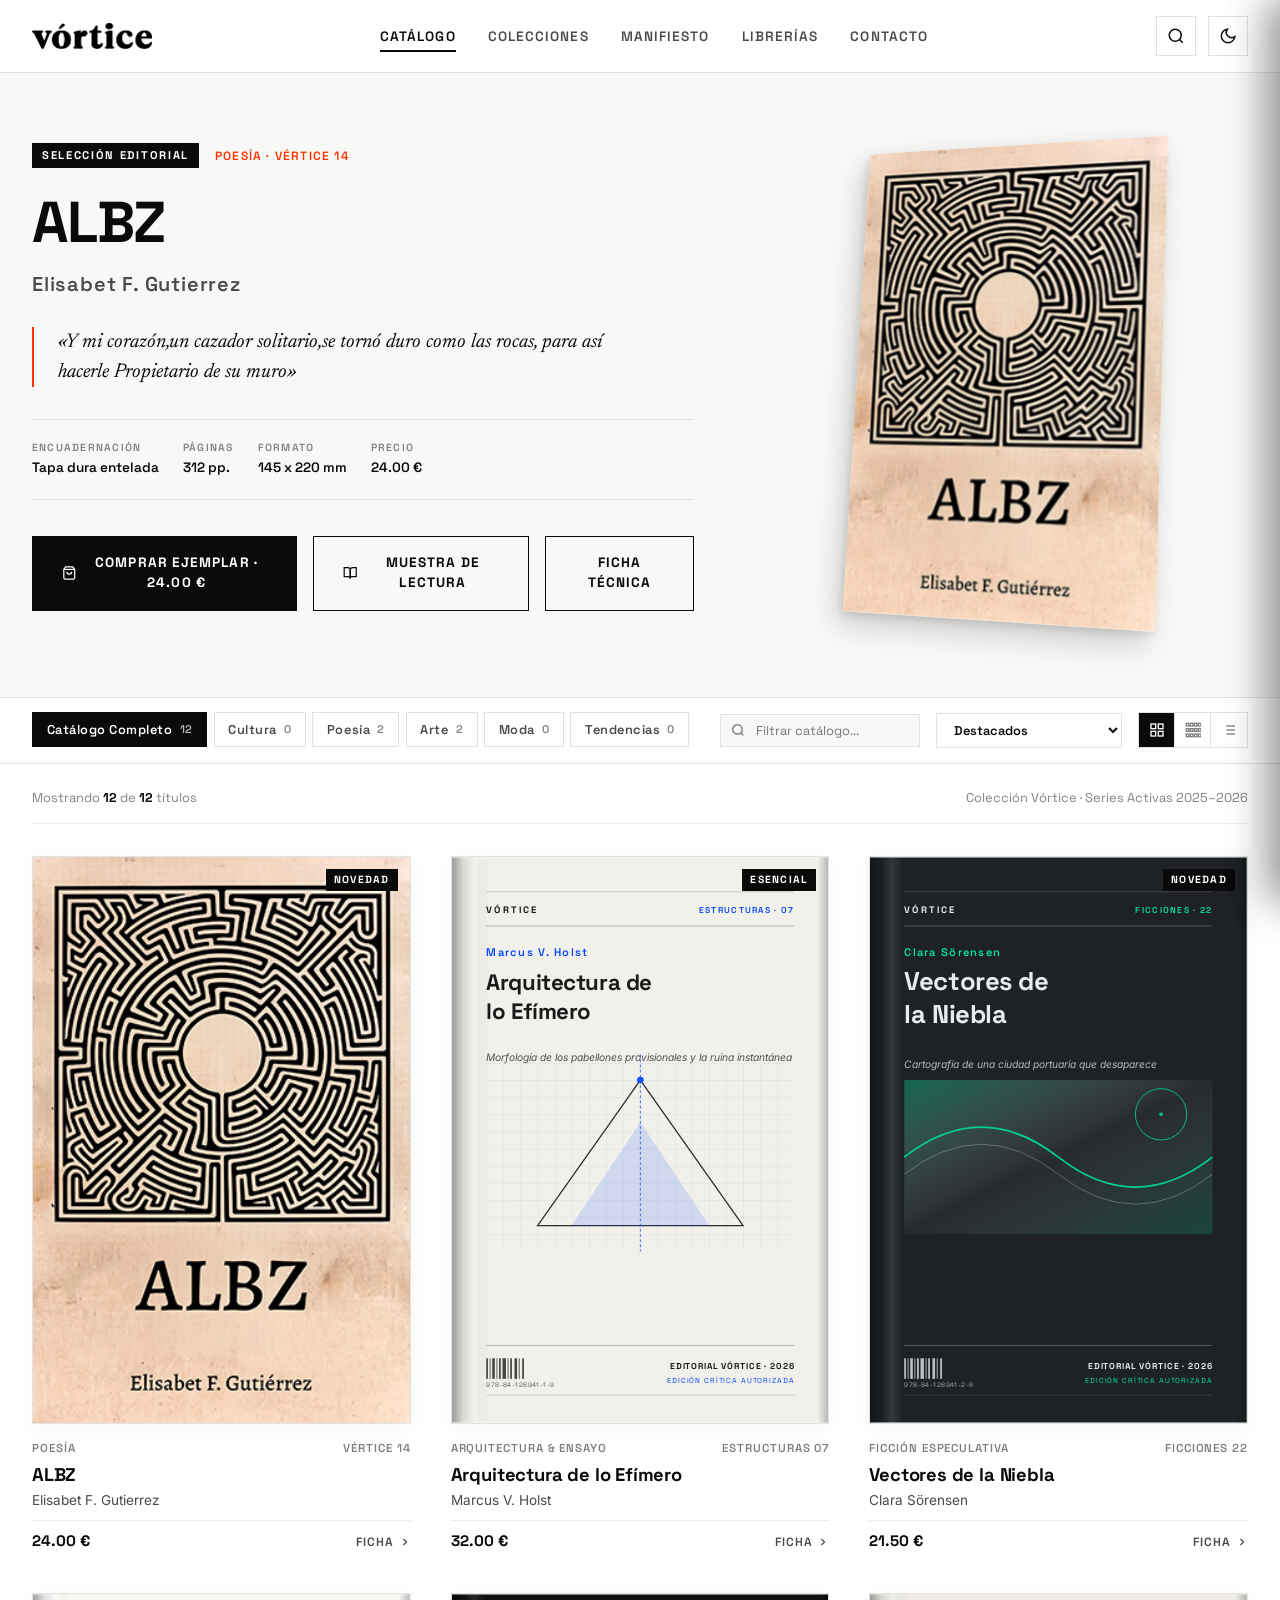
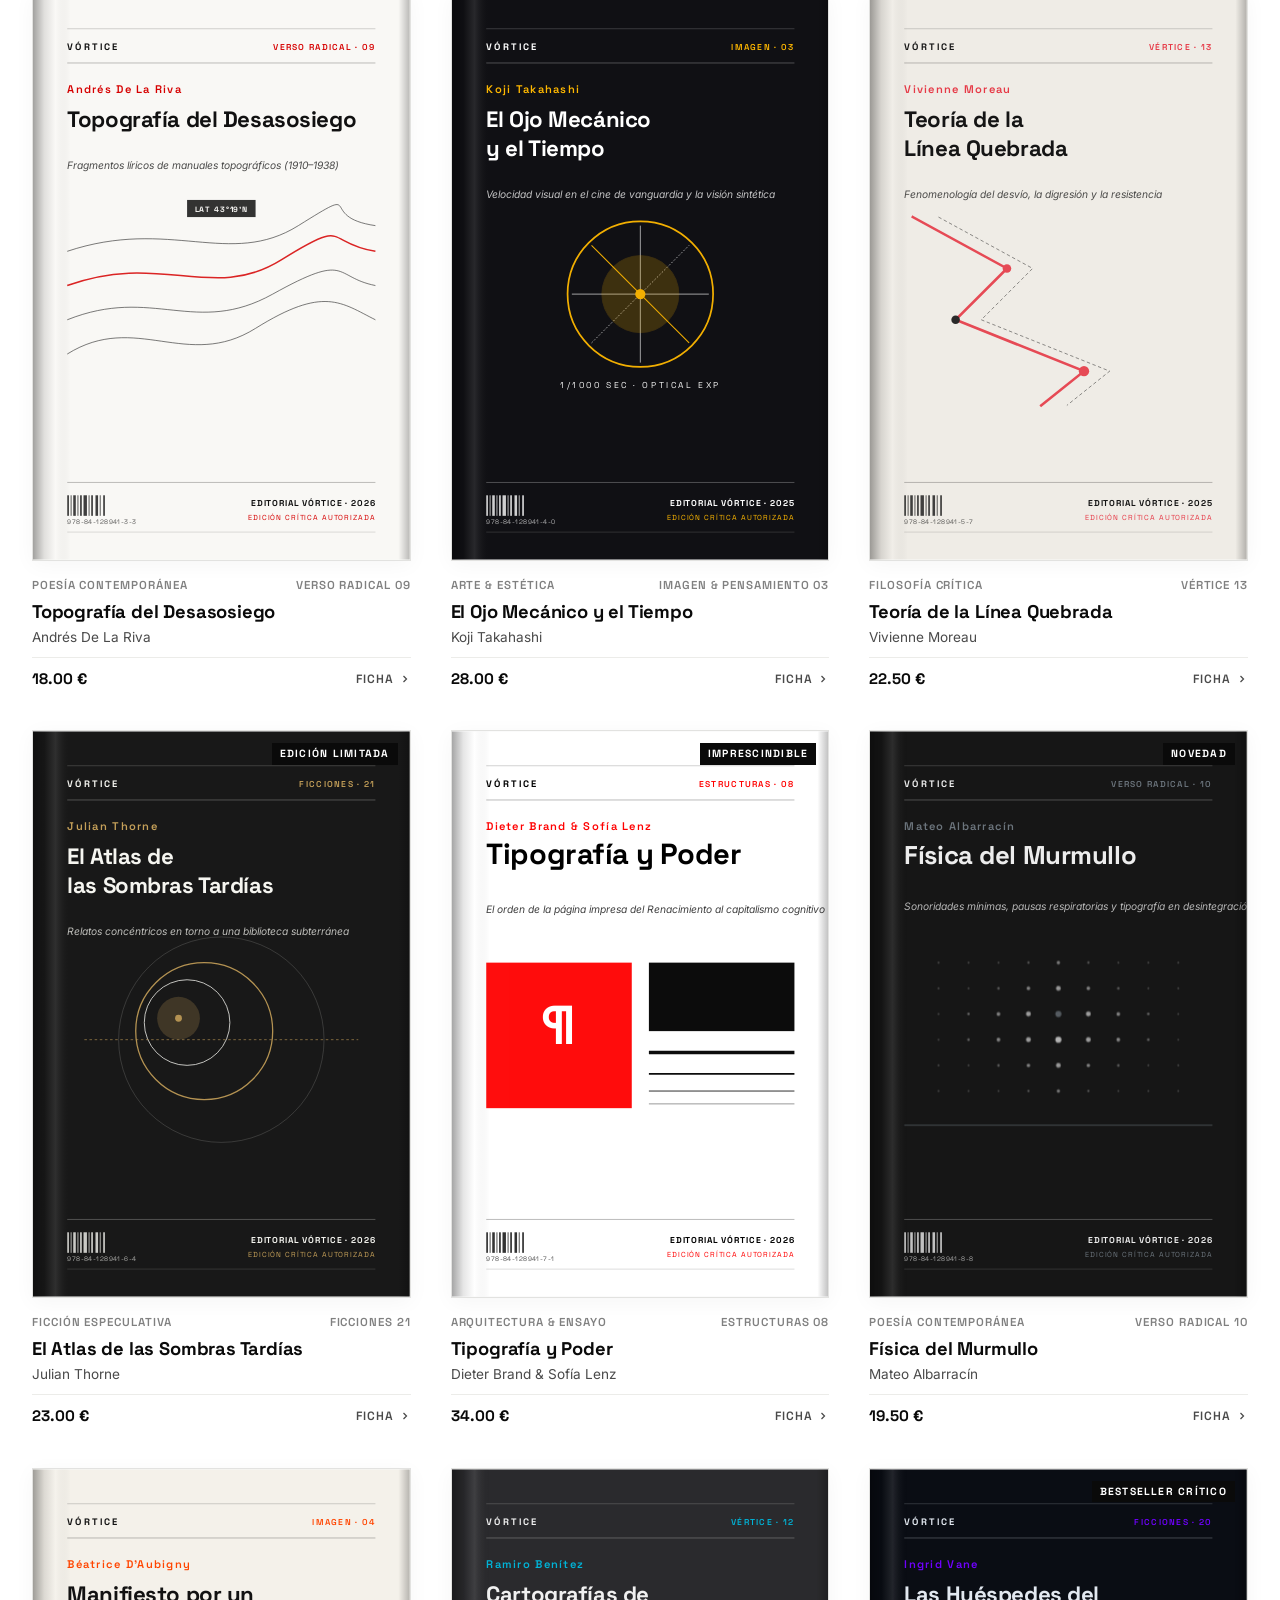
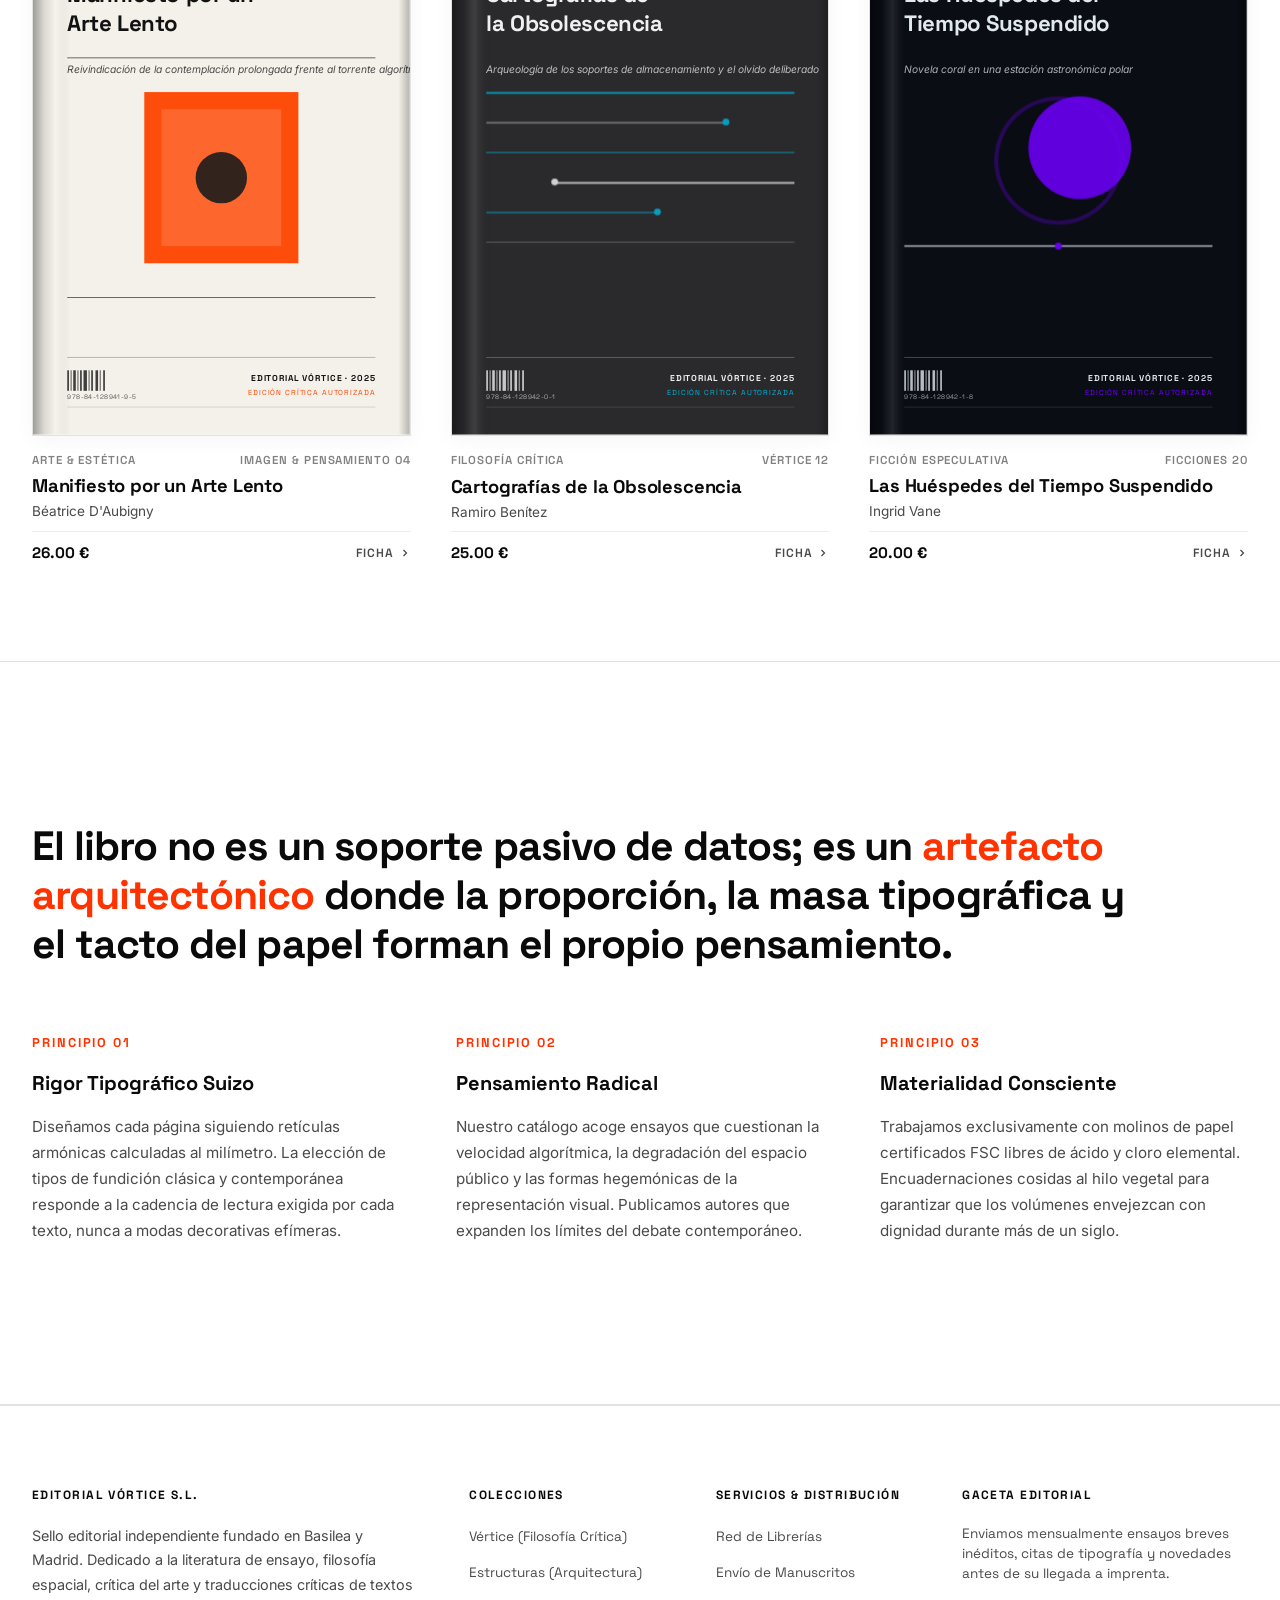
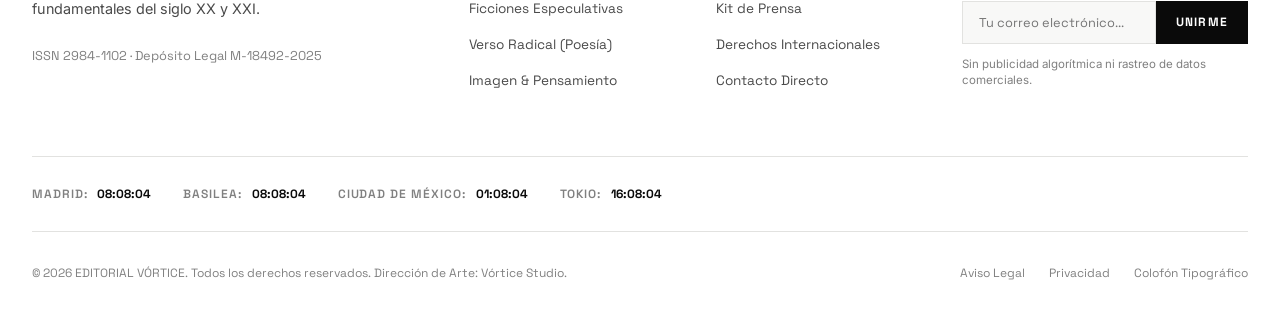
==== index.html @ eb253d39 "Merge branch 'main' of https://github.com/mxmltdco/vortice" ====
<!-- cspell:disable -->
<!DOCTYPE html>
<html lang="es" data-theme="light">

<head>
  <meta charset="UTF-8">
  <meta name="viewport" content="width=device-width, initial-scale=1.0">
  <title>VÓRTICE EDITORIAL — Catálogo General de Libros y Ediciones</title>

  <meta name="description"
    content="Editorial Vórtice. Sello independiente de ensayo contemporáneo, filosofía crítica, narrativa de vanguardia, arquitectura y poesía visual. Catálogo general de libros impresos.">
  <meta name="keywords"
    content="editorial vortice, libros, catalogo, filosofia critica, arquitectura, tipografia suiza, pentagram, diseno editorial">
  <meta name="author" content="Editorial Vórtice">

  <!-- Open Graph -->
  <meta property="og:title" content="EDITORIAL VÓRTICE — Catálogo General de Libros">
  <meta property="og:description"
    content="Editorial independiente de ensayo, vanguardia literaria y diseño suizo contemporáneo.">
  <meta property="og:type" content="website">

  <!-- Favicon SVG con glifo de Vórtice -->
  <link rel="icon" type="image/svg+xml"
    href="data:image/svg+xml,<svg xmlns='http://www.w3.org/2000/svg' viewBox='0 0 100 100'><rect width='100' height='100' fill='%23000'/><path d='M50 20 L50 80 M20 50 L80 50 M29 29 L71 71 M29 71 L71 29' stroke='%23fff' stroke-width='8'/><circle cx='50' cy='50' r='10' fill='%23ff3300'/></svg>">

  <!-- Hojas de Estilo -->
  <link rel="stylesheet" href="css/styles.css">
</head>

<body>

  <!-- ==========================================================================
       Marquesina Superior de Noticias (Pentagram Style Ticker)
       ========================================================================== -->
  <div class="top-ticker" id="top-ticker" role="region" aria-label="Avisos y Noticias Editoriales">
    <div class="ticker-track">
      <div class="ticker-item">
        <span class="ticker-dot"></span>
        <span>NOVEDAD OTOÑO 2026: «LA GEOMETRÍA DEL SILENCIO» DE ELENA VALDÉS YA EN LIBRERÍAS ASOCIADAS</span>
      </div>
      <div class="ticker-item">
        <span class="ticker-dot"></span>
        <span>COLECCIÓN VERSO RADICAL: DISPONIBLE LA EDICIÓN LIMITADA NUMERADA DE «FÍSICA DEL MURMULLO»</span>
      </div>
      <div class="ticker-item">
        <span class="ticker-dot"></span>
        <span>DISTRIBUCIÓN INTERNACIONAL: ENVÍOS EN 24/48H A EUROPA Y LATINOAMÉRICA</span>
      </div>
      <div class="ticker-item">
        <span class="ticker-dot"></span>
        <span>SUSCRIPCIÓN EDITORIAL 2026–2027: CUOTA DE CUATRO ENTREGAS CON ESTUCHE ESPECIAL</span>
      </div>
      <!-- Repetición continua para loop continuo -->
      <div class="ticker-item">
        <span class="ticker-dot"></span>
        <span>NOVEDAD OTOÑO 2026: «LA GEOMETRÍA DEL SILENCIO» DE ELENA VALDÉS YA EN LIBRERÍAS ASOCIADAS</span>
      </div>
      <div class="ticker-item">
        <span class="ticker-dot"></span>
        <span>COLECCIÓN VERSO RADICAL: DISPONIBLE LA EDICIÓN LIMITADA NUMERADA DE «FÍSICA DEL MURMULLO»</span>
      </div>
    </div>
  </div>

  <!-- ==========================================================================
       Cabecera Principal (Header Estilo Pentagram)
       ========================================================================== -->
  <header class="site-header" id="site-header">
    <div class="container">
      <div class="header-inner">
        <!-- Logotipo -->
        <a href="#hero-spotlight-section" class="brand-logo" id="brand-logo-link"
          aria-label="Editorial Vórtice - Inicio">
          <img src="img/logo-w.png" alt="Vórtice" class="brand-logo-img">
        </a>

        <!-- Menú de Navegación -->
        <nav aria-label="Navegación Principal">
          <ul class="nav-menu" id="primary-nav-menu">
            <li><a href="#catalog-section" class="nav-link active" id="nav-catalog-link">Catálogo</a></li>
            <li><a href="#filter-tabs-container" class="nav-link" id="nav-collections-link">Colecciones</a></li>
            <li><a href="#manifesto-section" class="nav-link" id="nav-manifesto-link">Manifiesto</a></li>
            <li><a href="#footer-colophon" class="nav-link" id="nav-distribution-link">Librerías</a></li>
            <li><a href="#footer-colophon" class="nav-link" id="nav-contact-link">Contacto</a></li>
          </ul>
        </nav>

        <!-- Acciones del Usuario -->
        <div class="header-actions">
          <!-- Botón de Búsqueda Modal -->
          <button class="action-btn" id="btn-search-trigger" onclick="openSearchModal()" title="Buscar libros (Cmd+K)"
            aria-label="Abrir buscador">
            <svg width="18" height="18" viewBox="0 0 24 24" fill="none" stroke="currentColor" stroke-width="2">
              <circle cx="11" cy="11" r="8"></circle>
              <line x1="21" y1="21" x2="16.65" y2="16.65"></line>
            </svg>
          </button>

          <!-- Botón de Inversión de Tema (Dark/Light) -->
          <button class="action-btn" id="btn-theme-toggle" onclick="toggleTheme()" title="Invertir contraste visual"
            aria-label="Cambiar tema claro u oscuro">
            <svg id="theme-icon" width="18" height="18" viewBox="0 0 24 24" fill="none" stroke="currentColor"
              stroke-width="2">
              <path d="M21 12.79A9 9 0 1 1 11.21 3 7 7 0 0 0 21 12.79z" />
            </svg>
          </button>

          <!-- Botón de Menú Móvil (Hamburger) -->
          <button class="action-btn mobile-menu-toggle" id="btn-mobile-menu" onclick="toggleMobileMenu()"
            title="Abrir menú" aria-label="Abrir menú de navegación" aria-expanded="false">
            <svg id="mobile-menu-icon" width="18" height="18" viewBox="0 0 24 24" fill="none" stroke="currentColor"
              stroke-width="2">
              <line x1="3" y1="6" x2="21" y2="6"></line>
              <line x1="3" y1="12" x2="21" y2="12"></line>
              <line x1="3" y1="18" x2="21" y2="18"></line>
            </svg>
          </button>

          <!-- Botón Guardados / Wishlist -->
          <button class="action-btn" id="btn-wishlist-trigger"
            onclick="showToast('Lista de lectura: ' + AppState.wishlist.length + ' libros guardados')"
            title="Libros guardados" aria-label="Ver lista de lectura guardada">
            <svg width="18" height="18" viewBox="0 0 24 24" fill="none" stroke="currentColor" stroke-width="2">
              <path
                d="M20.84 4.61a5.5 5.5 0 0 0-7.78 0L12 5.67l-1.06-1.06a5.5 5.5 0 0 0-7.78 7.78l1.06 1.06L12 21.23l7.78-7.78 1.06-1.06a5.5 5.5 0 0 0 0-7.78z">
              </path>
            </svg>
            <span class="badge-counter" id="wishlist-badge" style="display: none;">0</span>
          </button>

          <!-- Botón de Cesta de Libros -->
          <button class="action-btn bag-btn" id="btn-cart-trigger" onclick="openCart()" title="Abrir cesta de compra"
            aria-label="Abrir cesta de libros">
            <svg width="18" height="18" viewBox="0 0 24 24" fill="none" stroke="currentColor" stroke-width="2">
              <path d="M6 2L3 6v14a2 2 0 002 2h14a2 2 0 002-2V6l-3-4z"></path>
              <line x1="3" y1="6" x2="21" y2="6"></line>
              <path d="M16 10a4 4 0 01-8 0"></path>
            </svg>
            <span>Cesta</span>
            <span class="badge-counter" id="cart-badge" style="display: none;">0</span>
          </button>
        </div>
      </div>
    </div>

    <!-- Panel Desplegable de Navegación Móvil -->
    <div class="mobile-nav-panel" id="mobile-nav-panel" aria-hidden="true">
      <div class="container">
        <ul class="mobile-nav-links">
          <li><a href="#catalog-section" class="mobile-nav-link" onclick="closeMobileMenu()">Catálogo General</a></li>
          <li><a href="#filter-tabs-container" class="mobile-nav-link" onclick="closeMobileMenu()">Colecciones</a></li>
          <li><a href="#manifesto-section" class="mobile-nav-link" onclick="closeMobileMenu()">Manifiesto</a></li>
          <li><a href="#footer-colophon" class="mobile-nav-link" onclick="closeMobileMenu()">Librerías</a></li>
          <li><a href="#footer-colophon" class="mobile-nav-link" onclick="closeMobileMenu()">Contacto</a></li>
        </ul>
      </div>
    </div>
  </header>

  <!-- ==========================================================================
       Hero Spotlight (Caso de Estudio Destacado Pentagram)
       ========================================================================== -->
  <section class="hero-spotlight" id="hero-spotlight-section" aria-label="Libro Destacado de Temporada">
    <!-- Contenido generado dinámicamente por renderHeroFeature() en app.js -->
  </section>

  <!-- ==========================================================================
       Barra de Controles del Catálogo (Filtros, Búsqueda y Modos de Retícula)
       ========================================================================== -->
  <section class="catalog-controls" id="catalog-controls-bar">
    <div class="container">
      <div class="controls-inner">
        <!-- Pestañas de Colecciones -->
        <div class="filter-tabs" id="filter-tabs-container" role="tablist" aria-label="Filtro de colecciones">
          <!-- Renderizado dinámico desde app.js -->
        </div>

        <!-- Herramientas Derechas -->
        <div class="controls-right">
          <!-- Búsqueda Rápida en Línea -->
          <div class="search-box-inline">
            <svg class="search-icon-inline" width="14" height="14" viewBox="0 0 24 24" fill="none" stroke="currentColor"
              stroke-width="2.5">
              <circle cx="11" cy="11" r="8"></circle>
              <line x1="21" y1="21" x2="16.65" y2="16.65"></line>
            </svg>
            <input type="text" class="search-input" id="catalog-search-input" placeholder="Filtrar catálogo..."
              aria-label="Buscar en el catálogo">
          </div>

          <!-- Selector de Orden -->
          <select class="sort-select" id="catalog-sort-select" aria-label="Ordenar catálogo">
            <option value="featured">Destacados</option>
            <option value="year">Más Recientes (2026)</option>
            <option value="title-asc">Título: A — Z</option>
            <option value="title-desc">Título: Z — A</option>
            <option value="price-asc">Precio: Menor a Mayor</option>
            <option value="price-desc">Precio: Mayor a Menor</option>
          </select>

          <!-- Modos de Disposición (3 cols, 4 cols compacta, tabla índice) -->
          <div class="layout-switchers" role="group" aria-label="Modo de visualización">
            <button class="layout-btn active" data-layout="grid" onclick="setLayout('grid')"
              title="Retícula Visual (3 Columnas)" aria-label="Retícula estándar">
              <svg width="16" height="16" viewBox="0 0 24 24" fill="none" stroke="currentColor" stroke-width="2">
                <rect x="3" y="3" width="7" height="7"></rect>
                <rect x="14" y="3" width="7" height="7"></rect>
                <rect x="14" y="14" width="7" height="7"></rect>
                <rect x="3" y="14" width="7" height="7"></rect>
              </svg>
            </button>
            <button class="layout-btn" data-layout="dense" onclick="setLayout('dense')"
              title="Retícula Compacta (4 Columnas)" aria-label="Retícula compacta">
              <svg width="16" height="16" viewBox="0 0 24 24" fill="none" stroke="currentColor" stroke-width="2">
                <rect x="2" y="2" width="4" height="4"></rect>
                <rect x="8" y="2" width="4" height="4"></rect>
                <rect x="14" y="2" width="4" height="4"></rect>
                <rect x="20" y="2" width="4" height="4"></rect>
                <rect x="2" y="10" width="4" height="4"></rect>
                <rect x="8" y="10" width="4" height="4"></rect>
                <rect x="14" y="10" width="4" height="4"></rect>
                <rect x="20" y="10" width="4" height="4"></rect>
                <rect x="2" y="18" width="4" height="4"></rect>
                <rect x="8" y="18" width="4" height="4"></rect>
                <rect x="14" y="18" width="4" height="4"></rect>
                <rect x="20" y="18" width="4" height="4"></rect>
              </svg>
            </button>
            <button class="layout-btn" data-layout="index" onclick="setLayout('index')"
              title="Índice Tipográfico / Archivo Pentagram" aria-label="Vista tabla índice">
              <svg width="16" height="16" viewBox="0 0 24 24" fill="none" stroke="currentColor" stroke-width="2">
                <line x1="8" y1="6" x2="21" y2="6"></line>
                <line x1="8" y1="12" x2="21" y2="12"></line>
                <line x1="8" y1="18" x2="21" y2="18"></line>
                <line x1="3" y1="6" x2="3.01" y2="6"></line>
                <line x1="3" y1="12" x2="3.01" y2="12"></line>
                <line x1="3" y1="18" x2="3.01" y2="18"></line>
              </svg>
            </button>
          </div>
        </div>
      </div>
    </div>
  </section>

  <!-- ==========================================================================
       Sección Principal del Catálogo (Cards Grid o Table Index)
       ========================================================================== -->
  <main class="catalog-section" id="catalog-section">
    <div class="container">
      <div class="catalog-status-bar">
        <span id="catalog-results-count">Cargando catálogo editorial...</span>
        <span>Colección Vórtice · Series Activas 2025–2026</span>
      </div>

      <div id="catalog-content">
        <!-- Renderizado dinámico desde app.js (Cards o Index) -->
      </div>
    </div>
  </main>

  <!-- ==========================================================================
       Manifiesto Editorial (Filosofía de Diseño y Rigor Editorial)
       ========================================================================== -->
  <section class="editorial-manifesto" id="manifesto-section" aria-label="Manifiesto Editorial">
    <div class="container">
      <h2 class="manifesto-lead">
        El libro no es un soporte pasivo de datos; es un <span>artefacto arquitectónico</span> donde la proporción, la
        masa tipográfica y el tacto del papel forman el propio pensamiento.
      </h2>

      <div class="manifesto-columns">
        <div class="manifesto-col">
          <span class="manifesto-num">PRINCIPIO 01</span>
          <h3 class="manifesto-title">Rigor Tipográfico Suizo</h3>
          <p class="manifesto-p">
            Diseñamos cada página siguiendo retículas armónicas calculadas al milímetro. La elección de tipos de
            fundición clásica y contemporánea responde a la cadencia de lectura exigida por cada texto, nunca a modas
            decorativas efímeras.
          </p>
        </div>

        <div class="manifesto-col">
          <span class="manifesto-num">PRINCIPIO 02</span>
          <h3 class="manifesto-title">Pensamiento Radical</h3>
          <p class="manifesto-p">
            Nuestro catálogo acoge ensayos que cuestionan la velocidad algorítmica, la degradación del espacio público y
            las formas hegemónicas de la representación visual. Publicamos autores que expanden los límites del debate
            contemporáneo.
          </p>
        </div>

        <div class="manifesto-col">
          <span class="manifesto-num">PRINCIPIO 03</span>
          <h3 class="manifesto-title">Materialidad Consciente</h3>
          <p class="manifesto-p">
            Trabajamos exclusivamente con molinos de papel certificados FSC libres de ácido y cloro elemental.
            Encuadernaciones cosidas al hilo vegetal para garantizar que los volúmenes envejezcan con dignidad durante
            más de un siglo.
          </p>
        </div>
      </div>
    </div>
  </section>

  <!-- ==========================================================================
       Pie de Página (Footer Colophon Estilo Pentagram)
       ========================================================================== -->
  <footer class="site-footer" id="footer-colophon">
    <div class="container">
      <div class="footer-top-grid">
        <!-- Columna 1: Identidad Editorial -->
        <div class="footer-col">
          <h4>Editorial Vórtice S.L.</h4>
          <p class="footer-manifesto-snippet">
            Sello editorial independiente fundado en Basilea y Madrid. Dedicado a la literatura de ensayo, filosofía
            espacial, crítica del arte y traducciones críticas de textos fundamentales del siglo XX y XXI.
          </p>
          <p style="font-size: 0.8rem; color: var(--text-muted); font-family: var(--font-mono);">
            ISSN 2984-1102 · Depósito Legal M-18492-2025
          </p>
        </div>

        <!-- Columna 2: Colecciones -->
        <div class="footer-col">
          <h4>Colecciones</h4>
          <ul class="footer-links">
            <li><a href="javascript:void(0)" onclick="setCollection('filosofia')">Vértice (Filosofía Crítica)</a></li>
            <li><a href="javascript:void(0)" onclick="setCollection('arquitectura')">Estructuras (Arquitectura)</a></li>
            <li><a href="javascript:void(0)" onclick="setCollection('ficcion')">Ficciones Especulativas</a></li>
            <li><a href="javascript:void(0)" onclick="setCollection('poesia')">Verso Radical (Poesía)</a></li>
            <li><a href="javascript:void(0)" onclick="setCollection('arte')">Imagen & Pensamiento</a></li>
          </ul>
        </div>

        <!-- Columna 3: Información y Prensa -->
        <div class="footer-col">
          <h4>Servicios & Distribución</h4>
          <ul class="footer-links">
            <li><a href="javascript:void(0)"
                onclick="showToast('Red de Librerías Independientes asociadas: 180 puntos')">Red de Librerías</a></li>
            <li><a href="javascript:void(0)"
                onclick="showToast('Protocolo de manuscritos: recepción abierta de enero a marzo')">Envío de
                Manuscritos</a></li>
            <li><a href="javascript:void(0)" onclick="showToast('Dossier de Prensa descargable próximamente')">Kit de
                Prensa</a></li>
            <li><a href="javascript:void(0)"
                onclick="showToast('Derechos de traducción: rights@vortice-editorial.com')">Derechos Internacionales</a>
            </li>
            <li><a href="javascript:void(0)"
                onclick="showToast('Atención al lector: contacto@vortice-editorial.com')">Contacto Directo</a></li>
          </ul>
        </div>

        <!-- Columna 4: Boletín Tipográfico -->
        <div class="footer-col">
          <h4>Gaceta Editorial</h4>
          <p style="font-size: 0.85rem; color: var(--text-secondary); margin-bottom: 1rem;">
            Enviamos mensualmente ensayos breves inéditos, citas de tipografía y novedades antes de su llegada a
            imprenta.
          </p>
          <form class="newsletter-form" id="newsletter-form">
            <div class="newsletter-input-group">
              <input type="email" class="newsletter-input" placeholder="Tu correo electrónico..." required
                aria-label="Correo para el boletín">
              <button type="submit" class="btn-newsletter" aria-label="Suscribirme">Unirme</button>
            </div>
            <p class="newsletter-legal">Sin publicidad algorítmica ni rastreo de datos comerciales.</p>
          </form>
        </div>
      </div>

      <!-- Relojes de Sedes Internacionales Pentagram -->
      <div class="footer-clocks-bar" aria-label="Horas de Sedes Editoriales">
        <div class="clock-item">
          <span class="clock-city">Madrid:</span>
          <span class="clock-time" id="clock-madrid">--:--:--</span>
        </div>
        <div class="clock-item">
          <span class="clock-city">Basilea:</span>
          <span class="clock-time" id="clock-basilea">--:--:--</span>
        </div>
        <div class="clock-item">
          <span class="clock-city">Ciudad de México:</span>
          <span class="clock-time" id="clock-cdmx">--:--:--</span>
        </div>
        <div class="clock-item">
          <span class="clock-city">Tokio:</span>
          <span class="clock-time" id="clock-tokio">--:--:--</span>
        </div>
      </div>

      <!-- Barra Inferior de Copyright y Enlaces Legales -->
      <div class="footer-bottom-bar">
        <span>© 2026 EDITORIAL VÓRTICE. Todos los derechos reservados. Dirección de Arte: Vórtice Studio.</span>
        <div class="footer-bottom-links">
          <a href="javascript:void(0)" onclick="showToast('Aviso Legal y Condiciones de Contratación')">Aviso Legal</a>
          <a href="javascript:void(0)" onclick="showToast('Política de Privacidad y Cookies estricta')">Privacidad</a>
          <a href="javascript:void(0)"
            onclick="showToast('Tipografías: Neue Haas Grotesk, Space Grotesk, Newsreader')">Colofón Tipográfico</a>
        </div>
      </div>
    </div>
  </footer>

  <!-- ==========================================================================
       Backdrop Común para Paneles Deslizables
       ========================================================================== -->
  <div class="drawer-backdrop" id="drawer-backdrop" onclick="closeBookDetail(); closeCart();" aria-hidden="true"></div>

  <!-- ==========================================================================
       Panel Deslizante: Ficha Detallada del Libro (Pentagram Case Study Drawer)
       ========================================================================== -->
  <aside class="book-detail-drawer" id="book-detail-drawer" role="dialog" aria-modal="true"
    aria-label="Ficha Técnica del Libro">
    <!-- Contenido inyectado dinámicamente por openBookDetail() en app.js -->
  </aside>

  <!-- ==========================================================================
       Visor de Lectura (Reading Sample Modal)
       ========================================================================== -->
  <div class="reader-modal" id="reader-modal" role="dialog" aria-modal="true" aria-label="Visor de Muestra de Lectura">
    <div class="reader-header">
      <div class="reader-book-info">
        <span class="reader-title-label" id="reader-book-title">Título del Libro</span>
        <span class="reader-author-label" id="reader-book-author">Por Autor</span>
      </div>

      <div class="reader-controls">
        <span
          style="font-size: 0.72rem; color: var(--text-muted); text-transform: uppercase; letter-spacing: 0.1em;">Tipografía:</span>
        <button class="reader-font-toggle active" data-font="serif" onclick="toggleReaderFont('serif')"
          aria-label="Fuente Serif">Serif</button>
        <button class="reader-font-toggle" data-font="sans" onclick="toggleReaderFont('sans')"
          aria-label="Fuente Sans">Sans</button>

        <button class="drawer-close-btn" onclick="closeReader()" title="Cerrar visor de lectura (Esc)"
          aria-label="Cerrar visor">
          <svg width="20" height="20" viewBox="0 0 24 24" fill="none" stroke="currentColor" stroke-width="2">
            <line x1="18" y1="6" x2="6" y2="18"></line>
            <line x1="6" y1="6" x2="18" y2="18"></line>
          </svg>
        </button>
      </div>
    </div>

    <!-- Barra de Progreso de Lectura -->
    <div class="reader-progress-bar">
      <div class="reader-progress-fill" id="reader-progress-fill"></div>
    </div>

    <!-- Contenido de Lectura -->
    <div class="reader-content-wrap" id="reader-scroll-container">
      <article class="reader-article">
        <h2 class="reader-chapter-title" id="reader-chapter-title">Capítulo I</h2>
        <div class="reader-paragraphs" id="reader-paragraphs">
          <!-- Párrafos inyectados por openReader() -->
        </div>
      </article>
    </div>
  </div>

  <!-- ==========================================================================
       Panel Deslizante: Cesta de Libros (Shopping Bag Drawer)
       ========================================================================== -->
  <aside class="cart-drawer" id="cart-drawer" role="dialog" aria-modal="true" aria-label="Cesta de Compra">
    <div class="cart-header">
      <h3>Cesta de Libros <span id="cart-items-count">(0)</span></h3>
      <button class="drawer-close-btn" onclick="closeCart()" title="Cerrar cesta" aria-label="Cerrar cesta">
        <svg width="20" height="20" viewBox="0 0 24 24" fill="none" stroke="currentColor" stroke-width="2">
          <line x1="18" y1="6" x2="6" y2="18"></line>
          <line x1="6" y1="6" x2="18" y2="18"></line>
        </svg>
      </button>
    </div>

    <div class="cart-items-list" id="cart-items-list">
      <!-- Items inyectados por updateCartUI() -->
    </div>

    <div class="cart-footer" id="cart-footer">
      <div class="cart-total-row">
        <span>Subtotal</span>
        <span id="cart-subtotal-val">0.00 €</span>
      </div>
      <div class="cart-total-row cart-shipping-row" id="cart-shipping-row">
        <span class="shipping-label">Envío Peninsular</span>
        <span id="cart-shipping-val">Gratis</span>
      </div>
      <div class="cart-total-row cart-grand-total">
        <span>Total a Pagar</span>
        <span id="cart-total-val">0.00 €</span>
      </div>

      <!-- Barra de progreso para envío gratis -->
      <div class="free-shipping-progress" id="free-shipping-progress">
        <div class="shipping-bar-bg">
          <div class="shipping-bar-fill" id="shipping-bar-fill" style="width: 0%;"></div>
        </div>
        <p class="cart-shipping-note" id="cart-shipping-note">Envío gratuito a partir de 40.00 €</p>
      </div>

      <!-- Pasarela PayPal Buttons SDK -->
      <div class="checkout-methods-wrapper">
        <div class="payment-security-header">
          <svg width="14" height="14" viewBox="0 0 24 24" fill="none" stroke="currentColor" stroke-width="2">
            <rect x="3" y="11" width="18" height="11" rx="2" ry="2"></rect>
            <path d="M7 11V7a5 5 0 0 1 10 0v4"></path>
          </svg>
          <span>Pasarela Segura PayPal & Tarjetas</span>
        </div>

        <!-- Contenedor donde el SDK de PayPal inyecta los botones oficiales -->
        <div id="paypal-button-container" class="paypal-buttons-wrapper"></div>

        <!-- Fallback seguro si la conexión al SDK se demora o se bloquea -->
        <div id="paypal-fallback-container" class="paypal-fallback-wrapper" style="display: none;">
          <button class="btn-primary btn-checkout" onclick="simulateCheckout()">
            Pagar Pedido Seguro · <span id="cart-fallback-total">0.00 €</span>
          </button>
          <p class="fallback-note">Modo de pago directo / Simulación segura</p>
        </div>

        <!-- Acceso a configuración del entorno de PayPal -->
        <div class="paypal-client-info">
          <button type="button" class="paypal-config-btn" onclick="openPayPalConfigModal()" title="Configurar credenciales de PayPal">
            <svg width="12" height="12" viewBox="0 0 24 24" fill="none" stroke="currentColor" stroke-width="2">
              <circle cx="12" cy="12" r="3"></circle>
              <path d="M19.4 15a1.65 1.65 0 0 0 .33 1.82l.06.06a2 2 0 0 1 0 2.83 2 2 0 0 1-2.83 0l-.06-.06a1.65 1.65 0 0 0-1.82-.33 1.65 1.65 0 0 0-1 1.51V21a2 2 0 0 1-2 2 2 2 0 0 1-2-2v-.09A1.65 1.65 0 0 0 9 19.4a1.65 1.65 0 0 0-1.82.33l-.06.06a2 2 0 0 1-2.83 0 2 2 0 0 1 0-2.83l.06-.06a1.65 1.65 0 0 0 .33-1.82 1.65 1.65 0 0 0-1.51-1H3a2 2 0 0 1-2-2 2 2 0 0 1 2-2h.09A1.65 1.65 0 0 0 4.6 9a1.65 1.65 0 0 0-.33-1.82l-.06-.06a2 2 0 0 1 0-2.83 2 2 0 0 1 2.83 0l.06.06a1.65 1.65 0 0 0 1.82.33H9a1.65 1.65 0 0 0 1-1.51V3a2 2 0 0 1 2-2 2 2 0 0 1 2 2v.09a1.65 1.65 0 0 0 1 1.51 1.65 1.65 0 0 0 1.82-.33l.06-.06a2 2 0 0 1 2.83 0 2 2 0 0 1 0 2.83l-.06.06a1.65 1.65 0 0 0-.33 1.82V9a1.65 1.65 0 0 0 1.51 1H21a2 2 0 0 1 2 2 2 2 0 0 1-2 2h-.09a1.65 1.65 0 0 0-1.51 1z"></path>
            </svg>
            <span id="paypal-client-label">PayPal Sandbox (Test)</span>
          </button>
        </div>
      </div>
    </div>
  </aside>

  <!-- ==========================================================================
       Modal de Búsqueda Instantánea (Cmd+K)
       ========================================================================== -->
  <div class="search-modal" id="search-modal" role="dialog" aria-modal="true" aria-label="Buscador instantáneo">
    <div class="search-modal-card">
      <div class="search-modal-header">
        <svg width="20" height="20" viewBox="0 0 24 24" fill="none" stroke="currentColor" stroke-width="2">
          <circle cx="11" cy="11" r="8"></circle>
          <line x1="21" y1="21" x2="16.65" y2="16.65"></line>
        </svg>
        <input type="text" class="search-modal-input" id="search-modal-input"
          placeholder="Buscar por título, autor, colección o ISBN..." oninput="handleSearchModalInput(this.value)">
        <button class="drawer-close-btn" onclick="closeSearchModal()" title="Cerrar (Esc)" aria-label="Cerrar búsqueda">
          <svg width="18" height="18" viewBox="0 0 24 24" fill="none" stroke="currentColor" stroke-width="2">
            <line x1="18" y1="6" x2="6" y2="18"></line>
            <line x1="6" y1="6" x2="18" y2="18"></line>
          </svg>
        </button>
      </div>

      <div class="search-results-list" id="search-modal-results">
        <!-- Resultados instantáneos de búsqueda -->
      </div>
    </div>
  </div>

  <!-- ==========================================================================
       Modal de Confirmación de Pedido (Checkout Success / Justificante)
       ========================================================================== -->
  <div class="order-modal" id="order-modal" role="dialog" aria-modal="true" aria-label="Confirmación de Pedido">
    <div class="order-modal-card">
      <div class="order-modal-header">
        <div class="order-modal-brand">
          <span>EDITORIAL VÓRTICE</span>
          <span class="order-modal-doc-type">JUSTIFICANTE DE COMPRA</span>
        </div>
        <button class="drawer-close-btn" onclick="closeOrderModal()" title="Cerrar justificante" aria-label="Cerrar modal">
          <svg width="20" height="20" viewBox="0 0 24 24" fill="none" stroke="currentColor" stroke-width="2">
            <line x1="18" y1="6" x2="6" y2="18"></line>
            <line x1="6" y1="6" x2="18" y2="18"></line>
          </svg>
        </button>
      </div>

      <div class="order-modal-hero">
        <div class="order-success-check">
          <svg width="28" height="28" viewBox="0 0 24 24" fill="none" stroke="currentColor" stroke-width="2.5">
            <polyline points="20 6 9 17 4 12"></polyline>
          </svg>
        </div>
        <div class="order-hero-text">
          <span class="order-badge-pill">Pago Procesado con Éxito</span>
          <h2 class="order-hero-title">¡Gracias por tu pedido!</h2>
          <p class="order-hero-desc">Tu compra ha sido verificada a través de PayPal. Hemos reservado los ejemplares en nuestro almacén editorial para su preparación inmediata.</p>
        </div>
      </div>

      <div class="order-modal-body" id="order-modal-body">
        <!-- Generado dinámicamente por app.js -->
      </div>

      <div class="order-modal-footer">
        <button type="button" class="btn-secondary" onclick="window.print()">
          <svg width="16" height="16" viewBox="0 0 24 24" fill="none" stroke="currentColor" stroke-width="2">
            <polyline points="6 9 6 2 18 2 18 9"></polyline>
            <path d="M6 18H4a2 2 0 0 1-2-2v-5a2 2 0 0 1 2-2h16a2 2 0 0 1 2 2v5a2 2 0 0 1-2 2h-2"></path>
            <rect x="6" y="14" width="12" height="8"></rect>
          </svg>
          Imprimir Justificante
        </button>
        <button type="button" class="btn-primary" onclick="closeOrderModal()">
          Volver al Catálogo
        </button>
      </div>
    </div>
  </div>

  <!-- ==========================================================================
       Modal de Configuración de PayPal
       ========================================================================== -->
  <div class="paypal-config-modal" id="paypal-config-modal" role="dialog" aria-modal="true" aria-label="Ajustes de PayPal">
    <div class="paypal-config-card">
      <div class="paypal-config-header">
        <div class="paypal-config-brand">
          <svg width="18" height="18" viewBox="0 0 24 24" fill="none" stroke="currentColor" stroke-width="2">
            <circle cx="12" cy="12" r="3"></circle>
            <path d="M19.4 15a1.65 1.65 0 0 0 .33 1.82l.06.06a2 2 0 0 1 0 2.83 2 2 0 0 1-2.83 0l-.06-.06a1.65 1.65 0 0 0-1.82-.33 1.65 1.65 0 0 0-1 1.51V21a2 2 0 0 1-2 2 2 2 0 0 1-2-2v-.09A1.65 1.65 0 0 0 9 19.4a1.65 1.65 0 0 0-1.82.33l-.06.06a2 2 0 0 1-2.83 0 2 2 0 0 1 0-2.83l.06-.06a1.65 1.65 0 0 0 .33-1.82 1.65 1.65 0 0 0-1.51-1H3a2 2 0 0 1-2-2 2 2 0 0 1 2-2h.09A1.65 1.65 0 0 0 4.6 9a1.65 1.65 0 0 0-.33-1.82l-.06-.06a2 2 0 0 1 0-2.83 2 2 0 0 1 2.83 0l.06.06a1.65 1.65 0 0 0 1.82.33H9a1.65 1.65 0 0 0 1-1.51V3a2 2 0 0 1 2-2 2 2 0 0 1 2 2v.09a1.65 1.65 0 0 0 1 1.51 1.65 1.65 0 0 0 1.82-.33l.06-.06a2 2 0 0 1 2.83 0 2 2 0 0 1 0 2.83l-.06.06a1.65 1.65 0 0 0-.33 1.82V9a1.65 1.65 0 0 0 1.51 1H21a2 2 0 0 1 2 2 2 2 0 0 1-2 2h-.09a1.65 1.65 0 0 0-1.51 1z"></path>
          </svg>
          <h3>Ajustes de Pasarela PayPal</h3>
        </div>
        <button class="drawer-close-btn" onclick="closePayPalConfigModal()" title="Cerrar" aria-label="Cerrar">
          <svg width="18" height="18" viewBox="0 0 24 24" fill="none" stroke="currentColor" stroke-width="2">
            <line x1="18" y1="6" x2="6" y2="18"></line>
            <line x1="6" y1="6" x2="18" y2="18"></line>
          </svg>
        </button>
      </div>

      <div class="paypal-config-body">
        <p class="paypal-config-desc">
          Por defecto, la tienda utiliza el entorno <strong>Sandbox (Test)</strong> de PayPal, lo que te permite simular cobros sin dinero real. Para aceptar pagos reales de clientes, introduce aquí tu <strong>Client ID</strong> de producción desde <a href="https://developer.paypal.com/dashboard/applications" target="_blank" rel="noopener noreferrer">developer.paypal.com</a>.
        </p>

        <div class="paypal-config-field">
          <label for="paypal-client-id-input">PayPal Client ID</label>
          <input type="text" id="paypal-client-id-input" class="search-modal-input" placeholder="Ej: test o tu Client ID de PayPal" spellcheck="false">
        </div>

        <div class="paypal-config-field">
          <label>Moneda de Cobro</label>
          <input type="text" value="EUR (€) - Zona Euro" disabled class="search-modal-input" style="opacity: 0.7;">
        </div>

        <div class="paypal-presets-bar">
          <button type="button" class="btn-preset-link" onclick="setPayPalPreset('test')">Restablecer a Sandbox Oficial (test)</button>
        </div>
      </div>

      <div class="paypal-config-footer">
        <button type="button" class="btn-secondary" onclick="closePayPalConfigModal()">Cancelar</button>
        <button type="button" class="btn-primary" onclick="savePayPalSettings()">Guardar y Recargar Pasarela</button>
      </div>
    </div>
  </div>

  <!-- ==========================================================================
       Notificación Toast
       ========================================================================== -->
  <div class="toast-notice" id="toast-notice" role="alert" aria-live="polite"></div>

  <!-- Scripts -->
  <script src="js/books.js"></script>
  <script src="js/covers.js"></script>
  <!-- PayPal JavaScript SDK Oficial -->
  <script id="paypal-sdk-script" src="https://www.paypal.com/sdk/js?client-id=test&currency=EUR&locale=es_ES&components=buttons"></script>
  <script src="js/app.js"></script>
</body>

</html>
---- css/styles.css ----
/* ==========================================================================
   EDITORIAL VÓRTICE - Pentagram Inspired Design System & Stylesheet
   Estilo Suizo Internacional, Tipografía Grotesca, Alto Contraste y Retícula
   ========================================================================== */

@import url('https://fonts.googleapis.com/css2?family=Inter:wght@300;400;500;600;700&family=Newsreader:ital,opsz,wght@0,6..72,400;0,6..72,500;0,6..72,600;1,6..72,400;1,6..72,500&family=Space+Grotesk:wght@400;500;600;700&display=swap');

:root {
  /* Paleta Base Light (Modo Papel Minimalista) */
  --bg-primary: #FFFFFF;
  --bg-secondary: #F8F8F7;
  --bg-tertiary: #EFEFEF;
  --bg-overlay: rgba(0, 0, 0, 0.6);
  --bg-card: #FFFFFF;
  --bg-drawer: #FFFFFF;

  --text-primary: #0A0A0A;
  --text-secondary: #4A4A4A;
  --text-muted: #808080;
  --text-inverse: #FFFFFF;

  --border-color: #E2E2E0;
  --border-dark: #0A0A0A;
  --border-light: #ECECE9;

  --accent-vermilion: #FF3300;
  --accent-cobalt: #0047FF;
  --accent-gold: #C5A059;
  --accent-emerald: #00875A;

  /* Tipografía */
  --font-heading: 'Space Grotesk', -apple-system, BlinkMacSystemFont, "Segoe UI", Roboto, sans-serif;
  --font-body: 'Inter', -apple-system, BlinkMacSystemFont, sans-serif;
  --font-editorial: 'Newsreader', Garamond, Georgia, serif;
  --font-mono: 'Space Grotesk', 'Courier New', monospace;

  /* Dimensiones y espaciados */
  --header-height: 72px;
  --container-max: 1560px;
  --container-pad: 32px;
  --transition-fast: 0.18s cubic-bezier(0.16, 1, 0.3, 1);
  --transition-smooth: 0.35s cubic-bezier(0.16, 1, 0.3, 1);
  --shadow-subtle: 0 4px 20px rgba(0, 0, 0, 0.04);
  --shadow-elevated: 0 16px 48px rgba(0, 0, 0, 0.12);
  --shadow-book: -8px 12px 28px rgba(0, 0, 0, 0.18), -2px 4px 8px rgba(0, 0, 0, 0.1);
}

/* Modo Dark (Inversión Tipográfica Pentagram) */
[data-theme="dark"] {
  --bg-primary: #0D0D0D;
  --bg-secondary: #141414;
  --bg-tertiary: #1E1E1E;
  --bg-overlay: rgba(0, 0, 0, 0.85);
  --bg-card: #141414;
  --bg-drawer: #121212;

  --text-primary: #F5F5F3;
  --text-secondary: #B0B0AE;
  --text-muted: #737370;
  --text-inverse: #0A0A0A;

  --border-color: #262626;
  --border-dark: #F5F5F3;
  --border-light: #1F1F1F;

  --shadow-subtle: 0 4px 20px rgba(0, 0, 0, 0.3);
  --shadow-elevated: 0 16px 48px rgba(0, 0, 0, 0.5);
  --shadow-book: -8px 12px 32px rgba(0, 0, 0, 0.5), -2px 4px 10px rgba(0, 0, 0, 0.3);
}

/* ==========================================================================
   Reset y Fundamentos
   ========================================================================== */
*,
*::before,
*::after {
  box-sizing: border-box;
  margin: 0;
  padding: 0;
}

html {
  font-size: 16px;
  scroll-behavior: smooth;
  -webkit-font-smoothing: antialiased;
  -moz-osx-font-smoothing: grayscale;
}

body {
  background-color: var(--bg-primary);
  color: var(--text-primary);
  font-family: var(--font-body);
  line-height: 1.5;
  overflow-x: hidden;
  transition: background-color var(--transition-smooth), color var(--transition-smooth);
}

img,
svg {
  display: block;
  max-width: 100%;
}

button {
  background: none;
  border: none;
  cursor: pointer;
  font: inherit;
  color: inherit;
}

a {
  color: inherit;
  text-decoration: none;
}

.container {
  width: 100%;
  max-width: var(--container-max);
  margin: 0 auto;
  padding-left: var(--container-pad);
  padding-right: var(--container-pad);
}

/* ==========================================================================
   Barra Superior de Avisos (Ticker Marquee)
   ========================================================================== */
.top-ticker {
  background-color: var(--text-primary);
  color: var(--bg-primary);
  font-family: var(--font-heading);
  font-size: 0.75rem;
  font-weight: 600;
  letter-spacing: 0.12em;
  text-transform: uppercase;
  padding: 7px 0;
  overflow: hidden;
  white-space: nowrap;
  display: none;
  border-bottom: 1px solid var(--border-color);
  z-index: 100;
  position: relative;
}

.ticker-track {
  display: inline-flex;
  animation: tickerScroll 36s linear infinite;
  gap: 3rem;
  padding-right: 3rem;
}

.ticker-item {
  display: inline-flex;
  align-items: center;
  gap: 0.75rem;
}

.ticker-dot {
  width: 5px;
  height: 5px;
  background-color: var(--accent-vermilion);
  border-radius: 50%;
  display: inline-block;
}

@keyframes tickerScroll {
  0% {
    transform: translateX(0);
  }

  100% {
    transform: translateX(-50%);
  }
}

/* ==========================================================================
   Cabecera Principal (Header Estilo Pentagram)
   ========================================================================== */
.site-header {
  position: sticky;
  top: 0;
  z-index: 90;
  background-color: var(--bg-primary);
  border-bottom: 1px solid var(--border-color);
  transition: background-color var(--transition-smooth), border-color var(--transition-smooth);
}

.header-inner {
  display: flex;
  align-items: center;
  justify-content: space-between;
  height: var(--header-height);
}

/* Logotipo Pentagram */
.brand-logo {
  display: flex;
  align-items: center;
  gap: 0.65rem;
  text-decoration: none;
}

.brand-symbol {
  width: 22px;
  height: 22px;
  transition: transform 0.6s cubic-bezier(0.16, 1, 0.3, 1);
}

.brand-logo:hover .brand-symbol {
  transform: rotate(180deg);
}

.brand-title {
  font-family: var(--font-heading);
  font-size: 1.45rem;
  font-weight: 700;
  letter-spacing: 0.08em;
  text-transform: uppercase;
  color: var(--text-primary);
  line-height: 1;
}

img.brand-logo-img {
  width: 120px;
  height: auto;
  display: block;
  filter: brightness(0);
  transition: filter var(--transition-smooth);
}

[data-theme="dark"] img.brand-logo-img {
  filter: none;
}

.brand-badge {
  font-family: var(--font-heading);
  font-size: 0.65rem;
  font-weight: 600;
  letter-spacing: 0.15em;
  text-transform: uppercase;
  padding: 2px 6px;
  border: 1px solid var(--border-color);
  color: var(--text-muted);
}

/* Menú de Navegación */
.nav-menu {
  display: flex;
  align-items: center;
  gap: 2rem;
  list-style: none;
}

.nav-link {
  font-family: var(--font-heading);
  font-size: 0.85rem;
  font-weight: 600;
  letter-spacing: 0.08em;
  text-transform: uppercase;
  color: var(--text-secondary);
  position: relative;
  padding: 0.4rem 0;
  transition: color var(--transition-fast);
}

.nav-link::after {
  content: '';
  position: absolute;
  bottom: 0;
  left: 0;
  width: 0;
  height: 2px;
  background-color: var(--text-primary);
  transition: width var(--transition-fast);
}

.nav-link:hover,
.nav-link.active {
  color: var(--text-primary);
}

.nav-link:hover::after,
.nav-link.active::after {
  width: 100%;
}

/* Controles de Cabecera */
.header-actions {
  display: flex;
  align-items: center;
  gap: 0.75rem;
}

.action-btn {
  display: inline-flex;
  align-items: center;
  justify-content: center;
  width: 40px;
  height: 40px;
  border: 1px solid var(--border-color);
  color: var(--text-primary);
  transition: all var(--transition-fast);
  position: relative;
}

.action-btn:hover {
  background-color: var(--text-primary);
  color: var(--bg-primary);
  border-color: var(--text-primary);
}

.badge-counter {
  position: absolute;
  top: -4px;
  right: -4px;
  background-color: var(--accent-vermilion);
  color: #FFFFFF;
  font-family: var(--font-heading);
  font-size: 0.65rem;
  font-weight: 700;
  min-width: 18px;
  height: 18px;
  border-radius: 9px;
  display: flex;
  align-items: center;
  justify-content: center;
  padding: 0 4px;
}

.bag-btn {
  width: auto;
  padding: 0 1rem;
  gap: 0.5rem;
  font-family: var(--font-heading);
  font-size: 0.8rem;
  font-weight: 600;
  letter-spacing: 0.05em;
  text-transform: uppercase;
}

button#btn-wishlist-trigger,
button#btn-cart-trigger {
  display: none;
}

/* Botón menú móvil y panel desplegable */
.mobile-menu-toggle {
  display: none;
}

.mobile-nav-panel {
  display: none;
  background-color: var(--bg-primary);
  border-top: 1px solid var(--border-color);
  border-bottom: 1px solid var(--border-color);
  padding: 0.75rem 0 1.25rem;
}

.mobile-nav-panel.active {
  display: block;
  animation: slideDownMobile 0.22s cubic-bezier(0.16, 1, 0.3, 1);
}

@keyframes slideDownMobile {
  from {
    opacity: 0;
    transform: translateY(-8px);
  }

  to {
    opacity: 1;
    transform: translateY(0);
  }
}

.mobile-nav-links {
  list-style: none;
  display: flex;
  flex-direction: column;
}

.mobile-nav-link {
  display: block;
  font-family: var(--font-heading);
  font-size: 1rem;
  font-weight: 700;
  letter-spacing: 0.06em;
  text-transform: uppercase;
  color: var(--text-primary);
  padding: 0.85rem 0.5rem;
  border-bottom: 1px solid var(--border-light);
  transition: color var(--transition-fast), padding-left var(--transition-fast);
}

.mobile-nav-links li:last-child .mobile-nav-link {
  border-bottom: none;
}

.mobile-nav-link:hover,
.mobile-nav-link:active {
  color: var(--accent-vermilion);
  padding-left: 0.75rem;
}

/* ==========================================================================
   Hero Spotlight (Caso de Estudio Destacado Pentagram)
   ========================================================================== */
.hero-spotlight {
  border-bottom: 1px solid var(--border-color);
  background-color: var(--bg-secondary);
  position: relative;
  overflow: hidden;
  padding: 4rem 0 5rem;
}

.hero-grid {
  display: grid;
  grid-template-columns: 1.15fr 0.85fr;
  gap: 4rem;
  align-items: center;
}

.hero-meta-kicker {
  display: flex;
  align-items: center;
  gap: 1rem;
  margin-bottom: 1.5rem;
}

.hero-tag {
  background-color: var(--text-primary);
  color: var(--bg-primary);
  font-family: var(--font-heading);
  font-size: 0.7rem;
  font-weight: 700;
  letter-spacing: 0.15em;
  text-transform: uppercase;
  padding: 4px 10px;
}

.hero-col-number {
  font-family: var(--font-heading);
  font-size: 0.75rem;
  font-weight: 600;
  letter-spacing: 0.1em;
  color: var(--accent-vermilion);
  text-transform: uppercase;
}

.hero-title {
  font-family: var(--font-heading);
  font-size: clamp(2.4rem, 4.5vw, 4rem);
  font-weight: 700;
  letter-spacing: -0.03em;
  line-height: 1.05;
  color: var(--text-primary);
  margin-bottom: 1rem;
}

.hero-author {
  font-family: var(--font-heading);
  font-size: 1.25rem;
  font-weight: 600;
  color: var(--text-secondary);
  letter-spacing: 0.04em;
  margin-bottom: 1.75rem;
}

.hero-quote {
  font-family: var(--font-editorial);
  font-size: 1.25rem;
  font-style: italic;
  line-height: 1.5;
  color: var(--text-primary);
  border-left: 2px solid var(--accent-vermilion);
  padding-left: 1.5rem;
  margin-bottom: 2rem;
  max-width: 600px;
}

.hero-specs-row {
  display: flex;
  flex-wrap: wrap;
  gap: 1.5rem;
  padding: 1.25rem 0;
  border-top: 1px solid var(--border-color);
  border-bottom: 1px solid var(--border-color);
  margin-bottom: 2.25rem;
}

.spec-item {
  display: flex;
  flex-direction: column;
  gap: 0.2rem;
}

.spec-label {
  font-family: var(--font-heading);
  font-size: 0.65rem;
  font-weight: 600;
  letter-spacing: 0.12em;
  text-transform: uppercase;
  color: var(--text-muted);
}

.spec-value {
  font-family: var(--font-heading);
  font-size: 0.85rem;
  font-weight: 600;
  color: var(--text-primary);
}

.hero-actions {
  display: flex;
  align-items: center;
  gap: 1rem;
}

.btn-primary {
  display: inline-flex;
  align-items: center;
  justify-content: center;
  gap: 0.6rem;
  background-color: var(--text-primary);
  color: var(--bg-primary);
  font-family: var(--font-heading);
  font-size: 0.85rem;
  font-weight: 700;
  letter-spacing: 0.08em;
  text-transform: uppercase;
  padding: 1rem 1.8rem;
  border: 1px solid var(--text-primary);
  transition: all var(--transition-fast);
}

.btn-primary:hover {
  background-color: var(--accent-vermilion);
  border-color: var(--accent-vermilion);
  color: #FFFFFF;
}

.btn-secondary {
  display: inline-flex;
  align-items: center;
  justify-content: center;
  gap: 0.6rem;
  background-color: transparent;
  color: var(--text-primary);
  font-family: var(--font-heading);
  font-size: 0.85rem;
  font-weight: 700;
  letter-spacing: 0.08em;
  text-transform: uppercase;
  padding: 1rem 1.8rem;
  border: 1px solid var(--border-dark);
  transition: all var(--transition-fast);
}

.btn-secondary:hover {
  background-color: var(--text-primary);
  color: var(--bg-primary);
}

/* Mockup 3D Hero */
.hero-visual {
  display: flex;
  justify-content: center;
  align-items: center;
  perspective: 1200px;
}

.hero-book-3d {
  width: 320px;
  height: 480px;
  transform: rotateY(-18deg) rotateX(8deg);
  transform-style: preserve-3d;
  transition: transform 0.6s cubic-bezier(0.16, 1, 0.3, 1), box-shadow 0.6s ease;
  box-shadow: var(--shadow-book);
  cursor: pointer;
  position: relative;
}

.hero-book-3d:hover {
  transform: rotateY(-6deg) rotateX(3deg) translateY(-8px);
  box-shadow: -16px 24px 44px rgba(0, 0, 0, 0.28);
}

.hero-book-3d svg,
.hero-book-3d img {
  width: 100%;
  height: 100%;
  object-fit: cover;
  display: block;
}

/* ==========================================================================
   Barra de Filtros y Control de Retícula (Catalog Controls Bar)
   ========================================================================== */
.catalog-controls {
  position: sticky;
  top: var(--header-height);
  z-index: 80;
  background-color: var(--bg-primary);
  border-bottom: 1px solid var(--border-color);
  padding: 0.85rem 0;
  transition: background-color var(--transition-smooth), border-color var(--transition-smooth);
}

.controls-inner {
  display: flex;
  align-items: center;
  justify-content: space-between;
  gap: 1.5rem;
  flex-wrap: wrap;
}

/* Pestañas de Colección */
.filter-tabs {
  display: flex;
  align-items: center;
  gap: 0.4rem;
  overflow-x: auto;
  scrollbar-width: none;
  padding-bottom: 2px;
}

.filter-tabs::-webkit-scrollbar {
  display: none;
}

.filter-tab {
  font-family: var(--font-heading);
  font-size: 0.8rem;
  font-weight: 600;
  letter-spacing: 0.04em;
  padding: 0.45rem 0.85rem;
  border: 1px solid var(--border-color);
  background-color: var(--bg-primary);
  color: var(--text-secondary);
  display: inline-flex;
  align-items: center;
  gap: 0.45rem;
  white-space: nowrap;
  transition: all var(--transition-fast);
}

.filter-tab span.count {
  font-size: 0.7rem;
  color: var(--text-muted);
}

.filter-tab:hover {
  border-color: var(--border-dark);
  color: var(--text-primary);
}

.filter-tab.active {
  background-color: var(--text-primary);
  color: var(--bg-primary);
  border-color: var(--text-primary);
}

.filter-tab.active span.count {
  color: var(--bg-primary);
  opacity: 0.7;
}

/* Herramientas derechas (Búsqueda, Orden, Layout) */
.controls-right {
  display: flex;
  align-items: center;
  gap: 1rem;
}

.search-box-inline {
  position: relative;
  display: flex;
  align-items: center;
}

.search-input {
  background-color: var(--bg-secondary);
  border: 1px solid var(--border-color);
  color: var(--text-primary);
  font-family: var(--font-heading);
  font-size: 0.8rem;
  padding: 0.45rem 0.85rem 0.45rem 2.2rem;
  width: 200px;
  transition: all var(--transition-fast);
}

.search-input:focus {
  outline: none;
  border-color: var(--border-dark);
  width: 260px;
  background-color: var(--bg-primary);
}

.search-icon-inline {
  position: absolute;
  left: 0.7rem;
  color: var(--text-muted);
  pointer-events: none;
}

.sort-select {
  background-color: var(--bg-primary);
  border: 1px solid var(--border-color);
  color: var(--text-primary);
  font-family: var(--font-heading);
  font-size: 0.8rem;
  font-weight: 600;
  padding: 0.45rem 0.85rem;
  cursor: pointer;
  transition: border-color var(--transition-fast);
}

.sort-select:focus {
  outline: none;
  border-color: var(--border-dark);
}

/* Botones de Layout (Grid 3 cols, Dense 4 cols, Index/Table) */
.layout-switchers {
  display: flex;
  border: 1px solid var(--border-color);
}

.layout-btn {
  display: inline-flex;
  align-items: center;
  justify-content: center;
  width: 36px;
  height: 34px;
  color: var(--text-muted);
  transition: all var(--transition-fast);
  border-right: 1px solid var(--border-color);
}

.layout-btn:last-child {
  border-right: none;
}

.layout-btn:hover {
  color: var(--text-primary);
}

.layout-btn.active {
  background-color: var(--text-primary);
  color: var(--bg-primary);
}

/* ==========================================================================
   Contador de Resultados y Estado de Filtro
   ========================================================================== */
.catalog-status-bar {
  display: flex;
  align-items: center;
  justify-content: space-between;
  padding: 1.5rem 0 1rem;
  border-bottom: 1px solid var(--border-light);
  font-family: var(--font-heading);
  font-size: 0.8rem;
  color: var(--text-muted);
}

.catalog-status-bar strong {
  color: var(--text-primary);
}

/* ==========================================================================
   Grid del Catálogo (Modo Cuadrícula Pentagram)
   ========================================================================== */
.catalog-section {
  padding-bottom: 6rem;
}

.books-grid {
  display: grid;
  grid-template-columns: repeat(3, 1fr);
  gap: 2.5rem;
  padding-top: 2rem;
  transition: all var(--transition-smooth);
}

/* Modo 4 columnas (Compact) */
.books-grid.layout-dense {
  grid-template-columns: repeat(4, 1fr);
  gap: 1.75rem;
}

/* Tarjeta de Libro */
.book-card {
  display: flex;
  flex-direction: column;
  position: relative;
  transition: transform var(--transition-smooth);
}

.book-card-cover-wrap {
  position: relative;
  width: 100%;
  aspect-ratio: 440 / 660;
  background-color: var(--bg-secondary);
  border: 1px solid var(--border-color);
  box-shadow: var(--shadow-subtle);
  overflow: hidden;
  cursor: pointer;
  transition: transform 0.4s cubic-bezier(0.16, 1, 0.3, 1), box-shadow 0.4s ease;
}

.book-card-cover-wrap svg,
.book-card-cover-wrap img {
  width: 100%;
  height: 100%;
  object-fit: cover;
  display: block;
  transition: transform 0.5s cubic-bezier(0.16, 1, 0.3, 1);
}

.book-card:hover .book-card-cover-wrap {
  transform: translateY(-8px);
  box-shadow: var(--shadow-elevated);
}

.book-card:hover .book-card-cover-wrap svg,
.book-card:hover .book-card-cover-wrap img {
  transform: scale(1.02);
}

/* Badge de estado (Novedad, Esencial) */
.book-badge-corner {
  position: absolute;
  top: 12px;
  right: 12px;
  background-color: var(--text-primary);
  color: var(--bg-primary);
  font-family: var(--font-heading);
  font-size: 0.65rem;
  font-weight: 700;
  letter-spacing: 0.12em;
  text-transform: uppercase;
  padding: 3px 8px;
  z-index: 10;
}

/* Botón flotante Wishlist */
.book-bookmark-btn {
  position: absolute;
  top: 12px;
  left: 12px;
  width: 32px;
  height: 32px;
  background-color: var(--bg-primary);
  border: 1px solid var(--border-color);
  color: var(--text-primary);
  border-radius: 50%;
  display: flex;
  align-items: center;
  justify-content: center;
  z-index: 10;
  opacity: 0;
  transform: translateY(-6px);
  transition: all var(--transition-fast);
}

.book-card:hover .book-bookmark-btn {
  opacity: 1;
  transform: translateY(0);
}

.book-bookmark-btn.saved {
  background-color: var(--accent-vermilion);
  color: #FFFFFF;
  border-color: var(--accent-vermilion);
  opacity: 1;
  transform: translateY(0);
}

/* Acciones Hover superpuestas */
.book-hover-actions {
  position: absolute;
  bottom: 0;
  left: 0;
  right: 0;
  background: linear-gradient(to top, rgba(0, 0, 0, 0.85) 0%, rgba(0, 0, 0, 0) 100%);
  padding: 2rem 1.25rem 1.25rem;
  display: flex;
  gap: 0.5rem;
  transform: translateY(100%);
  opacity: 0;
  transition: transform var(--transition-fast), opacity var(--transition-fast);
  z-index: 15;
}

.book-card:hover .book-hover-actions {
  transform: translateY(0);
  opacity: 1;
}

.hover-btn {
  flex: 1;
  background-color: #FFFFFF;
  color: #0A0A0A;
  font-family: var(--font-heading);
  font-size: 0.72rem;
  font-weight: 700;
  letter-spacing: 0.05em;
  text-transform: uppercase;
  padding: 0.6rem 0.5rem;
  text-align: center;
  display: inline-flex;
  align-items: center;
  justify-content: center;
  gap: 0.35rem;
  transition: all var(--transition-fast);
}

.hover-btn:hover {
  background-color: var(--accent-vermilion);
  color: #FFFFFF;
}

.hover-btn.btn-cart-quick {
  background-color: #0A0A0A;
  color: #FFFFFF;
  border: 1px solid #333333;
}

.hover-btn.btn-cart-quick:hover {
  background-color: var(--accent-vermilion);
  border-color: var(--accent-vermilion);
}

/* Información de la Tarjeta */
.book-card-info {
  padding-top: 1rem;
  display: flex;
  flex-direction: column;
}

.book-card-meta {
  display: flex;
  align-items: center;
  justify-content: space-between;
  font-family: var(--font-heading);
  font-size: 0.72rem;
  font-weight: 600;
  letter-spacing: 0.08em;
  text-transform: uppercase;
  color: var(--text-muted);
  margin-bottom: 0.35rem;
}

.book-card-title {
  font-family: var(--font-heading);
  font-size: 1.15rem;
  font-weight: 700;
  letter-spacing: -0.01em;
  line-height: 1.25;
  color: var(--text-primary);
  margin-bottom: 0.25rem;
  cursor: pointer;
  transition: color var(--transition-fast);
}

.book-card-title:hover {
  color: var(--accent-vermilion);
}

.book-card-author {
  font-family: var(--font-body);
  font-size: 0.85rem;
  color: var(--text-secondary);
  margin-bottom: 0.6rem;
}

.book-card-bottom {
  display: flex;
  align-items: center;
  justify-content: space-between;
  padding-top: 0.6rem;
  border-top: 1px solid var(--border-light);
  font-family: var(--font-heading);
}

.book-card-price {
  font-size: 0.95rem;
  font-weight: 700;
  color: var(--text-primary);
}

.book-card-btn-text {
  font-size: 0.75rem;
  font-weight: 600;
  letter-spacing: 0.08em;
  text-transform: uppercase;
  color: var(--text-secondary);
  display: inline-flex;
  align-items: center;
  gap: 0.3rem;
  transition: color var(--transition-fast);
}

.book-card-btn-text:hover {
  color: var(--accent-vermilion);
}

/* ==========================================================================
   Modo Archivo / Tabla de Índice (Pentagram Index/Archive View)
   ========================================================================== */
.books-index-table-wrap {
  width: 100%;
  overflow-x: auto;
  margin-top: 1.5rem;
}

.books-index-table {
  width: 100%;
  border-collapse: collapse;
  font-family: var(--font-heading);
}

.books-index-table th {
  text-align: left;
  font-size: 0.72rem;
  font-weight: 700;
  letter-spacing: 0.12em;
  text-transform: uppercase;
  color: var(--text-muted);
  padding: 0.9rem 1rem;
  border-bottom: 2px solid var(--border-dark);
  background-color: var(--bg-primary);
  position: sticky;
  top: calc(var(--header-height) + 52px);
  z-index: 10;
}

.books-index-table td {
  padding: 1.1rem 1rem;
  font-size: 0.85rem;
  border-bottom: 1px solid var(--border-color);
  color: var(--text-secondary);
  vertical-align: middle;
  transition: background-color var(--transition-fast);
}

.books-index-table tbody tr {
  cursor: pointer;
  transition: background-color var(--transition-fast);
}

.books-index-table tbody tr:hover td {
  background-color: var(--bg-secondary);
  color: var(--text-primary);
}

.table-title-cell {
  font-weight: 700;
  color: var(--text-primary);
  display: flex;
  align-items: center;
  gap: 1rem;
}

.table-thumb {
  width: 38px;
  height: 57px;
  border: 1px solid var(--border-color);
  flex-shrink: 0;
}

.table-thumb svg,
.table-thumb img {
  width: 100%;
  height: 100%;
  object-fit: cover;
  display: block;
}

.table-badge {
  font-size: 0.65rem;
  font-weight: 700;
  letter-spacing: 0.1em;
  text-transform: uppercase;
  padding: 2px 6px;
  background-color: var(--text-primary);
  color: var(--bg-primary);
  margin-left: 0.5rem;
}

.table-price {
  font-weight: 700;
  color: var(--text-primary);
}

.table-actions {
  display: flex;
  gap: 0.5rem;
  justify-content: flex-end;
}

.table-action-btn {
  font-size: 0.72rem;
  font-weight: 700;
  letter-spacing: 0.06em;
  text-transform: uppercase;
  padding: 0.4rem 0.8rem;
  border: 1px solid var(--border-color);
  background-color: var(--bg-primary);
  color: var(--text-primary);
  transition: all var(--transition-fast);
}

.table-action-btn:hover {
  background-color: var(--text-primary);
  color: var(--bg-primary);
}

/* ==========================================================================
   Sección Manifiesto Editorial (Filosofía Pentagram)
   ========================================================================== */
.editorial-manifesto {
  background-color: var(--bg-primary);
  border-top: 1px solid var(--border-color);
  border-bottom: 1px solid var(--border-color);
  padding: 10rem 0;
}

.manifesto-lead {
  font-family: var(--font-heading);
  font-size: clamp(1.8rem, 3.2vw, 2.75rem);
  font-weight: 700;
  letter-spacing: -0.02em;
  line-height: 1.2;
  color: var(--text-primary);
  margin-bottom: 4rem;
  max-width: 1100px;
}

.manifesto-lead span {
  color: var(--accent-vermilion);
}

.manifesto-columns {
  display: grid;
  grid-template-columns: repeat(3, 1fr);
  gap: 3.5rem;
}

.manifesto-col {
  display: flex;
  flex-direction: column;
}

.manifesto-num {
  font-family: var(--font-heading);
  font-size: 0.8rem;
  font-weight: 700;
  color: var(--accent-vermilion);
  letter-spacing: 0.15em;
  margin-bottom: 1rem;
}

.manifesto-title {
  font-family: var(--font-heading);
  font-size: 1.25rem;
  font-weight: 700;
  margin-bottom: 1rem;
  color: var(--text-primary);
}

.manifesto-p {
  font-family: var(--font-body);
  font-size: 0.95rem;
  line-height: 1.7;
  color: var(--text-secondary);
}

/* ==========================================================================
   Panel Lateral / Cajón de Detalle de Libro (Book Detail Drawer)
   ========================================================================== */
.drawer-backdrop {
  position: fixed;
  inset: 0;
  background-color: var(--bg-overlay);
  backdrop-filter: blur(4px);
  z-index: 150;
  opacity: 0;
  visibility: hidden;
  transition: opacity var(--transition-smooth), visibility var(--transition-smooth);
}

.drawer-backdrop.active {
  opacity: 1;
  visibility: visible;
}

.book-detail-drawer {
  position: fixed;
  top: 0;
  right: 0;
  bottom: 0;
  width: min(850px, 95vw);
  background-color: var(--bg-drawer);
  z-index: 160;
  transform: translateX(100%);
  transition: transform var(--transition-smooth);
  display: flex;
  flex-direction: column;
  overflow: hidden;
  box-shadow: -10px 0 40px rgba(0, 0, 0, 0.25);
}

.book-detail-drawer.active {
  transform: translateX(0);
}

.drawer-header {
  display: flex;
  align-items: center;
  justify-content: space-between;
  padding: 1.25rem 2rem;
  border-bottom: 1px solid var(--border-color);
  background-color: var(--bg-drawer);
}

.drawer-header-meta {
  font-family: var(--font-heading);
  font-size: 0.75rem;
  font-weight: 700;
  letter-spacing: 0.12em;
  text-transform: uppercase;
  color: var(--text-muted);
}

.drawer-close-btn {
  display: inline-flex;
  align-items: center;
  justify-content: center;
  width: 38px;
  height: 38px;
  border: 1px solid var(--border-color);
  color: var(--text-primary);
  transition: all var(--transition-fast);
}

.drawer-close-btn:hover {
  background-color: var(--text-primary);
  color: var(--bg-primary);
}

.drawer-body {
  flex: 1;
  overflow-y: auto;
  padding: 2.5rem 2.5rem 4rem;
}

.drawer-book-presentation {
  display: grid;
  grid-template-columns: 280px 1fr;
  gap: 2.5rem;
  margin-bottom: 3rem;
}

.drawer-cover-wrap {
  width: 100%;
  box-shadow: var(--shadow-book);
  border: 1px solid var(--border-color);
}

.drawer-cover-wrap svg,
.drawer-cover-wrap img {
  width: 100%;
  height: auto;
  display: block;
}

.drawer-primary-info {
  display: flex;
  flex-direction: column;
}

.drawer-tag {
  align-self: flex-start;
  font-family: var(--font-heading);
  font-size: 0.7rem;
  font-weight: 700;
  letter-spacing: 0.12em;
  text-transform: uppercase;
  background-color: var(--text-primary);
  color: var(--bg-primary);
  padding: 3px 8px;
  margin-bottom: 0.75rem;
}

.drawer-book-title {
  font-family: var(--font-heading);
  font-size: 1.85rem;
  font-weight: 700;
  letter-spacing: -0.02em;
  line-height: 1.15;
  color: var(--text-primary);
  margin-bottom: 0.4rem;
}

.drawer-book-author {
  font-family: var(--font-heading);
  font-size: 1.1rem;
  font-weight: 600;
  color: var(--text-secondary);
  margin-bottom: 1rem;
}

.drawer-book-price {
  font-family: var(--font-heading);
  font-size: 1.5rem;
  font-weight: 700;
  color: var(--text-primary);
  margin-bottom: 1.5rem;
}

.drawer-cta-group {
  display: flex;
  flex-direction: column;
  gap: 0.75rem;
}

.btn-drawer-cart {
  width: 100%;
  padding: 1rem;
}

.btn-drawer-reader {
  width: 100%;
  padding: 0.85rem;
}

.drawer-quote {
  font-family: var(--font-editorial);
  font-size: 1.15rem;
  font-style: italic;
  line-height: 1.6;
  border-left: 2px solid var(--accent-vermilion);
  padding-left: 1.5rem;
  margin: 2.5rem 0;
  color: var(--text-primary);
}

.drawer-section-title {
  font-family: var(--font-heading);
  font-size: 0.85rem;
  font-weight: 700;
  letter-spacing: 0.12em;
  text-transform: uppercase;
  color: var(--text-primary);
  border-bottom: 1px solid var(--border-color);
  padding-bottom: 0.6rem;
  margin: 2rem 0 1.25rem;
}

.drawer-synopsis-p {
  font-family: var(--font-body);
  font-size: 0.95rem;
  line-height: 1.7;
  color: var(--text-secondary);
  margin-bottom: 1rem;
}

/* Ficha Técnica / Colofón Pentagram */
.drawer-colophon-grid {
  display: grid;
  grid-template-columns: repeat(2, 1fr);
  gap: 1.25rem;
  background-color: var(--bg-secondary);
  padding: 1.5rem;
  border: 1px solid var(--border-color);
}

.colophon-item {
  display: flex;
  flex-direction: column;
  gap: 0.2rem;
}

.colophon-label {
  font-family: var(--font-heading);
  font-size: 0.65rem;
  font-weight: 600;
  letter-spacing: 0.1em;
  text-transform: uppercase;
  color: var(--text-muted);
}

.colophon-val {
  font-family: var(--font-heading);
  font-size: 0.85rem;
  color: var(--text-primary);
}

/* ==========================================================================
   Modal Visor de Lectura (Reading Sample Experience)
   ========================================================================== */
.reader-modal {
  position: fixed;
  inset: 0;
  background-color: var(--bg-primary);
  z-index: 200;
  display: flex;
  flex-direction: column;
  opacity: 0;
  visibility: hidden;
  transition: opacity var(--transition-smooth), visibility var(--transition-smooth);
}

.reader-modal.active {
  opacity: 1;
  visibility: visible;
}

.reader-header {
  display: flex;
  align-items: center;
  justify-content: space-between;
  padding: 1rem 2.5rem;
  border-bottom: 1px solid var(--border-color);
  background-color: var(--bg-primary);
  font-family: var(--font-heading);
}

.reader-book-info {
  display: flex;
  align-items: center;
  gap: 1rem;
}

.reader-title-label {
  font-weight: 700;
  font-size: 0.9rem;
  color: var(--text-primary);
}

.reader-author-label {
  color: var(--text-muted);
  font-size: 0.85rem;
}

.reader-controls {
  display: flex;
  align-items: center;
  gap: 1rem;
}

.reader-font-toggle {
  font-size: 0.75rem;
  font-weight: 600;
  letter-spacing: 0.08em;
  text-transform: uppercase;
  padding: 0.35rem 0.75rem;
  border: 1px solid var(--border-color);
}

.reader-font-toggle.active {
  background-color: var(--text-primary);
  color: var(--bg-primary);
}

.reader-progress-bar {
  height: 3px;
  background-color: var(--border-color);
  width: 100%;
}

.reader-progress-fill {
  height: 100%;
  background-color: var(--accent-vermilion);
  width: 0%;
  transition: width 0.1s ease;
}

.reader-content-wrap {
  flex: 1;
  overflow-y: auto;
  padding: 4rem 2rem 6rem;
}

.reader-article {
  max-width: 680px;
  margin: 0 auto;
}

.reader-chapter-title {
  font-family: var(--font-heading);
  font-size: 1.5rem;
  font-weight: 700;
  color: var(--text-primary);
  margin-bottom: 2.5rem;
  text-align: center;
}

.reader-paragraphs {
  font-family: var(--font-editorial);
  font-size: 1.25rem;
  line-height: 1.8;
  color: var(--text-primary);
}

.reader-paragraphs.font-sans {
  font-family: var(--font-body);
  font-size: 1.05rem;
  line-height: 1.7;
}

.reader-paragraphs p {
  margin-bottom: 1.75rem;
  text-indent: 1.75rem;
}

.reader-paragraphs p:first-of-type {
  text-indent: 0;
}

.reader-paragraphs p:first-of-type::first-letter {
  font-family: var(--font-heading);
  font-size: 3.5rem;
  float: left;
  line-height: 0.8;
  margin-right: 0.8rem;
  margin-top: 0.2rem;
  color: var(--accent-vermilion);
  font-weight: 700;
}

/* ==========================================================================
   Cajón de la Cesta de Compra (Shopping Bag Drawer)
   ========================================================================== */
.cart-drawer {
  position: fixed;
  top: 0;
  right: 0;
  bottom: 0;
  width: min(480px, 95vw);
  background-color: var(--bg-drawer);
  z-index: 180;
  transform: translateX(100%);
  transition: transform var(--transition-smooth);
  display: flex;
  flex-direction: column;
  box-shadow: -10px 0 40px rgba(0, 0, 0, 0.25);
}

.cart-drawer.active {
  transform: translateX(0);
}

.cart-header {
  display: flex;
  align-items: center;
  justify-content: space-between;
  padding: 1.25rem 1.75rem;
  border-bottom: 1px solid var(--border-color);
  font-family: var(--font-heading);
}

.cart-header h3 {
  font-size: 0.95rem;
  font-weight: 700;
  letter-spacing: 0.08em;
  text-transform: uppercase;
}

.cart-items-list {
  flex: 1;
  overflow-y: auto;
  padding: 1.75rem;
  display: flex;
  flex-direction: column;
  gap: 1.5rem;
}

.cart-empty-state {
  text-align: center;
  padding: 4rem 1rem;
  color: var(--text-muted);
  font-family: var(--font-heading);
}

.cart-empty-state p {
  margin-top: 1rem;
  font-size: 0.9rem;
}

.cart-item {
  display: grid;
  grid-template-columns: 60px 1fr auto;
  gap: 1rem;
  align-items: center;
  padding-bottom: 1.25rem;
  border-bottom: 1px solid var(--border-color);
}

.cart-item-thumb {
  width: 60px;
  height: 90px;
  border: 1px solid var(--border-color);
}

.cart-item-thumb svg,
.cart-item-thumb img {
  width: 100%;
  height: 100%;
  object-fit: cover;
  display: block;
}

.cart-item-details h4 {
  font-family: var(--font-heading);
  font-size: 0.85rem;
  font-weight: 700;
  color: var(--text-primary);
  margin-bottom: 0.2rem;
}

.cart-item-details p {
  font-size: 0.75rem;
  color: var(--text-muted);
  margin-bottom: 0.4rem;
}

.cart-item-qty {
  display: inline-flex;
  align-items: center;
  border: 1px solid var(--border-color);
  font-family: var(--font-heading);
  font-size: 0.75rem;
}

.qty-btn {
  width: 24px;
  height: 24px;
  display: flex;
  align-items: center;
  justify-content: center;
}

.qty-btn:hover {
  background-color: var(--text-primary);
  color: var(--bg-primary);
}

.qty-count {
  padding: 0 8px;
  font-weight: 600;
}

.cart-item-price-col {
  text-align: right;
  font-family: var(--font-heading);
}

.cart-item-price {
  font-size: 0.95rem;
  font-weight: 700;
  color: var(--text-primary);
}

.cart-item-remove {
  font-size: 0.7rem;
  color: var(--text-muted);
  text-decoration: underline;
  margin-top: 0.4rem;
}

.cart-item-remove:hover {
  color: var(--accent-vermilion);
}

.cart-footer {
  padding: 1.5rem 1.75rem;
  border-top: 1px solid var(--border-color);
  background-color: var(--bg-secondary);
  font-family: var(--font-heading);
}

.cart-total-row {
  display: flex;
  justify-content: space-between;
  align-items: center;
  font-size: 0.95rem;
  font-weight: 600;
  margin-bottom: 0.35rem;
}

.cart-shipping-row {
  font-size: 0.85rem;
  color: var(--text-secondary);
  font-weight: 500;
}

.cart-shipping-row .shipping-label {
  display: flex;
  align-items: center;
  gap: 0.35rem;
}

.cart-grand-total {
  font-size: 1.25rem;
  font-weight: 700;
  border-top: 1px dashed var(--border-color);
  padding-top: 0.5rem;
  margin-top: 0.5rem;
  margin-bottom: 0.75rem;
}

/* Barra de progreso de envío gratis */
.free-shipping-progress {
  margin-bottom: 1rem;
  padding: 0.75rem 0.9rem;
  background-color: var(--bg-tertiary);
  border: 1px solid var(--border-color);
}

.shipping-bar-bg {
  width: 100%;
  height: 5px;
  background-color: var(--border-color);
  border-radius: 2px;
  overflow: hidden;
  margin-bottom: 0.45rem;
}

.shipping-bar-fill {
  height: 100%;
  background-color: var(--accent-vermilion);
  transition: width var(--transition-smooth);
}

.cart-shipping-note {
  font-size: 0.75rem;
  color: var(--text-secondary);
  margin: 0;
  line-height: 1.4;
  font-family: var(--font-body);
}

/* Pasarela PayPal & Métodos */
.checkout-methods-wrapper {
  display: flex;
  flex-direction: column;
  gap: 0.6rem;
  margin-top: 0.25rem;
}

.payment-security-header {
  display: flex;
  align-items: center;
  gap: 0.45rem;
  font-size: 0.7rem;
  text-transform: uppercase;
  letter-spacing: 0.06em;
  color: var(--text-muted);
  font-weight: 600;
}

.payment-security-header svg {
  color: var(--accent-emerald);
}

.paypal-buttons-wrapper {
  min-height: 85px;
  position: relative;
  z-index: 10;
}

.paypal-fallback-wrapper {
  margin-top: 0.25rem;
}

.btn-checkout {
  width: 100%;
}

.fallback-note {
  font-size: 0.7rem;
  text-align: center;
  color: var(--text-muted);
  margin-top: 0.35rem;
  font-family: var(--font-body);
}

.paypal-client-info {
  display: flex;
  justify-content: center;
  margin-top: 0.25rem;
}

.paypal-config-btn {
  background: none;
  border: none;
  cursor: pointer;
  display: inline-flex;
  align-items: center;
  gap: 0.4rem;
  font-family: var(--font-heading);
  font-size: 0.68rem;
  color: var(--text-muted);
  text-decoration: underline;
  transition: color var(--transition-fast);
  padding: 0.2rem 0.5rem;
}

.paypal-config-btn:hover {
  color: var(--text-primary);
}

/* Modales de Confirmación y Configuración */
.order-modal,
.paypal-config-modal {
  position: fixed;
  inset: 0;
  background-color: var(--bg-overlay);
  backdrop-filter: blur(8px);
  z-index: 200;
  display: flex;
  justify-content: center;
  align-items: flex-start;
  padding: 5vh 1rem 4vh;
  overflow-y: auto;
  opacity: 0;
  visibility: hidden;
  transition: all var(--transition-fast);
}

.order-modal.active,
.paypal-config-modal.active {
  opacity: 1;
  visibility: visible;
}

.order-modal-card {
  width: min(720px, 96vw);
  background-color: var(--bg-primary);
  border: 1px solid var(--border-dark);
  box-shadow: var(--shadow-elevated);
  padding: 2.2rem;
  display: flex;
  flex-direction: column;
  position: relative;
  margin-bottom: 5vh;
}

.paypal-config-card {
  width: min(520px, 94vw);
  background-color: var(--bg-primary);
  border: 1px solid var(--border-dark);
  box-shadow: var(--shadow-elevated);
  padding: 2rem;
  display: flex;
  flex-direction: column;
  position: relative;
  margin-top: 5vh;
}

.order-modal-header,
.paypal-config-header {
  display: flex;
  justify-content: space-between;
  align-items: center;
  border-bottom: 1px solid var(--border-color);
  padding-bottom: 1.25rem;
  margin-bottom: 1.5rem;
}

.order-modal-brand {
  display: flex;
  align-items: center;
  gap: 0.75rem;
  font-family: var(--font-heading);
  font-weight: 700;
  font-size: 0.85rem;
  letter-spacing: 0.08em;
}

.order-modal-doc-type {
  font-size: 0.68rem;
  background-color: var(--bg-tertiary);
  padding: 0.2rem 0.5rem;
  border: 1px solid var(--border-color);
  color: var(--text-secondary);
}

.paypal-config-brand {
  display: flex;
  align-items: center;
  gap: 0.6rem;
}

.paypal-config-brand h3 {
  font-size: 1.1rem;
  margin: 0;
}

.order-modal-hero {
  display: flex;
  align-items: flex-start;
  gap: 1.25rem;
  padding-bottom: 1.5rem;
  border-bottom: 1px solid var(--border-color);
  margin-bottom: 1.5rem;
}

.order-success-check {
  width: 50px;
  height: 50px;
  min-width: 50px;
  background-color: var(--accent-emerald);
  color: #FFFFFF;
  border-radius: 50%;
  display: flex;
  align-items: center;
  justify-content: center;
}

.order-badge-pill {
  display: inline-block;
  font-family: var(--font-heading);
  font-size: 0.7rem;
  font-weight: 700;
  text-transform: uppercase;
  letter-spacing: 0.08em;
  color: var(--accent-emerald);
  margin-bottom: 0.35rem;
}

.order-hero-title {
  font-family: var(--font-heading);
  font-size: 1.6rem;
  font-weight: 700;
  letter-spacing: -0.02em;
  margin: 0 0 0.4rem 0;
}

.order-hero-desc {
  font-size: 0.88rem;
  color: var(--text-secondary);
  line-height: 1.5;
  margin: 0;
}

/* Tablas y recibo en modal */
.order-meta-grid {
  display: grid;
  grid-template-columns: repeat(auto-fit, minmax(130px, 1fr));
  gap: 0.75rem;
  background-color: var(--bg-secondary);
  border: 1px solid var(--border-color);
  padding: 0.9rem 1.1rem;
  margin-bottom: 1.25rem;
  font-family: var(--font-heading);
}

.order-meta-col span {
  display: block;
}

.order-meta-label {
  font-size: 0.68rem;
  text-transform: uppercase;
  letter-spacing: 0.06em;
  color: var(--text-muted);
  margin-bottom: 0.2rem;
}

.order-meta-value {
  font-size: 0.9rem;
  font-weight: 700;
  color: var(--text-primary);
  word-break: break-all;
}

.order-items-table {
  width: 100%;
  border-collapse: collapse;
  margin-bottom: 1.25rem;
  font-size: 0.85rem;
}

.order-items-table th {
  text-align: left;
  padding: 0.6rem 0.8rem;
  background-color: var(--bg-secondary);
  border-bottom: 1px solid var(--border-color);
  font-family: var(--font-heading);
  font-size: 0.72rem;
  text-transform: uppercase;
  letter-spacing: 0.06em;
}

.order-items-table td {
  padding: 0.75rem 0.8rem;
  border-bottom: 1px solid var(--border-light);
  vertical-align: middle;
}

.order-items-table .text-right {
  text-align: right;
}

.order-summary-box {
  margin-left: auto;
  width: min(320px, 100%);
  background-color: var(--bg-secondary);
  border: 1px solid var(--border-color);
  padding: 0.9rem 1.1rem;
  margin-bottom: 1.5rem;
  font-family: var(--font-heading);
}

.order-summary-line {
  display: flex;
  justify-content: space-between;
  margin-bottom: 0.35rem;
  font-size: 0.85rem;
}

.order-summary-total {
  border-top: 1px solid var(--border-color);
  padding-top: 0.5rem;
  margin-top: 0.5rem;
  font-size: 1.15rem;
  font-weight: 700;
}

.order-modal-footer {
  display: flex;
  justify-content: flex-end;
  gap: 1rem;
  border-top: 1px solid var(--border-color);
  padding-top: 1.25rem;
}

/* Config Modal UI */
.paypal-config-desc {
  font-size: 0.85rem;
  line-height: 1.5;
  color: var(--text-secondary);
  margin-bottom: 1.25rem;
}

.paypal-config-field {
  display: flex;
  flex-direction: column;
  gap: 0.4rem;
  margin-bottom: 1rem;
}

.paypal-config-field label {
  font-family: var(--font-heading);
  font-size: 0.72rem;
  font-weight: 700;
  text-transform: uppercase;
  letter-spacing: 0.06em;
}

.paypal-presets-bar {
  margin-top: 0.4rem;
  margin-bottom: 1.5rem;
}

.btn-preset-link {
  background: none;
  border: none;
  cursor: pointer;
  color: var(--accent-vermilion);
  font-size: 0.75rem;
  text-decoration: underline;
  padding: 0;
  font-family: var(--font-heading);
}

.paypal-config-footer {
  display: flex;
  justify-content: flex-end;
  gap: 0.75rem;
  border-top: 1px solid var(--border-color);
  padding-top: 1.25rem;
}

@media print {
  body * {
    visibility: hidden;
  }
  .order-modal,
  .order-modal * {
    visibility: visible;
  }
  .order-modal {
    position: absolute;
    inset: 0;
    background: #FFFFFF !important;
    color: #000000 !important;
    padding: 0;
  }
  .order-modal-card {
    border: none !important;
    box-shadow: none !important;
    width: 100% !important;
    max-width: 100% !important;
  }
  .order-modal-footer,
  .drawer-close-btn {
    display: none !important;
  }
}

/* ==========================================================================
   Búsqueda Instantánea Modal
   ========================================================================== */
.search-modal {
  position: fixed;
  inset: 0;
  background-color: var(--bg-overlay);
  backdrop-filter: blur(8px);
  z-index: 190;
  display: flex;
  justify-content: center;
  padding-top: 10vh;
  opacity: 0;
  visibility: hidden;
  transition: all var(--transition-fast);
}

.search-modal.active {
  opacity: 1;
  visibility: visible;
}

.search-modal-card {
  width: min(680px, 92vw);
  background-color: var(--bg-primary);
  border: 1px solid var(--border-color);
  box-shadow: var(--shadow-elevated);
  max-height: 80vh;
  display: flex;
  flex-direction: column;
}

.search-modal-header {
  padding: 1.25rem 1.5rem;
  display: flex;
  align-items: center;
  gap: 1rem;
  border-bottom: 1px solid var(--border-color);
}

.search-modal-input {
  flex: 1;
  background: none;
  border: none;
  font-family: var(--font-heading);
  font-size: 1.25rem;
  font-weight: 600;
  color: var(--text-primary);
}

.search-modal-input:focus {
  outline: none;
}

.search-results-list {
  flex: 1;
  overflow-y: auto;
  padding: 1rem 1.5rem;
  display: flex;
  flex-direction: column;
}

.search-result-row {
  display: flex;
  align-items: center;
  gap: 1rem;
  padding: 0.85rem 0;
  border-bottom: 1px solid var(--border-light);
  cursor: pointer;
  transition: background-color var(--transition-fast);
}

.search-result-row:hover {
  background-color: var(--bg-secondary);
}

.search-result-info h4 {
  font-family: var(--font-heading);
  font-size: 0.95rem;
  font-weight: 700;
  color: var(--text-primary);
}

.search-result-info p {
  font-size: 0.8rem;
  color: var(--text-muted);
}

/* ==========================================================================
   Pie de Página (Footer Pentagram Colophon)
   ========================================================================== */
.site-footer {
  background-color: var(--bg-primary);
  border-top: 1px solid var(--border-color);
  padding: 5rem 0 3rem;
  font-family: var(--font-heading);
}

.footer-top-grid {
  display: grid;
  grid-template-columns: 2fr 1fr 1fr 1.5fr;
  gap: 3.5rem;
  margin-bottom: 4rem;
}

.footer-col h4 {
  font-size: 0.75rem;
  font-weight: 700;
  letter-spacing: 0.12em;
  text-transform: uppercase;
  color: var(--text-primary);
  margin-bottom: 1.25rem;
}

.footer-manifesto-snippet {
  font-family: var(--font-body);
  font-size: 0.9rem;
  line-height: 1.7;
  color: var(--text-secondary);
  max-width: 440px;
  margin-bottom: 1.5rem;
}

.footer-links {
  list-style: none;
  display: flex;
  flex-direction: column;
  gap: 0.75rem;
}

.footer-links a {
  font-size: 0.85rem;
  color: var(--text-secondary);
  transition: color var(--transition-fast);
}

.footer-links a:hover {
  color: var(--text-primary);
}

.newsletter-form {
  display: flex;
  flex-direction: column;
  gap: 0.75rem;
}

.newsletter-input-group {
  display: flex;
}

.newsletter-input {
  flex: 1;
  background-color: var(--bg-secondary);
  border: 1px solid var(--border-color);
  color: var(--text-primary);
  font-family: var(--font-heading);
  font-size: 0.8rem;
  padding: 0.75rem 1rem;
}

.newsletter-input:focus {
  outline: none;
  border-color: var(--border-dark);
}

.btn-newsletter {
  background-color: var(--text-primary);
  color: var(--bg-primary);
  font-family: var(--font-heading);
  font-size: 0.75rem;
  font-weight: 700;
  letter-spacing: 0.1em;
  text-transform: uppercase;
  padding: 0 1.25rem;
}

.newsletter-legal {
  font-family: var(--font-body);
  font-size: 0.72rem;
  color: var(--text-muted);
  line-height: 1.4;
}

/* Horas Internacionales Pentagram (Clocks) */
.footer-clocks-bar {
  display: flex;
  flex-wrap: wrap;
  gap: 2rem;
  padding: 1.75rem 0;
  border-top: 1px solid var(--border-color);
  border-bottom: 1px solid var(--border-color);
  margin-bottom: 2rem;
}

.clock-item {
  display: flex;
  align-items: center;
  gap: 0.6rem;
  font-size: 0.75rem;
}

.clock-city {
  color: var(--text-muted);
  font-weight: 600;
  text-transform: uppercase;
  letter-spacing: 0.08em;
}

.clock-time {
  color: var(--text-primary);
  font-weight: 700;
  font-family: var(--font-mono);
}

/* Barra inferior del Footer */
.footer-bottom-bar {
  display: flex;
  align-items: center;
  justify-content: space-between;
  font-size: 0.75rem;
  color: var(--text-muted);
  flex-wrap: wrap;
  gap: 1rem;
}

.footer-bottom-links {
  display: flex;
  gap: 1.5rem;
}

/* ==========================================================================
   Notificación Toast de Feedback
   ========================================================================== */
.toast-notice {
  position: fixed;
  bottom: 24px;
  right: 24px;
  background-color: var(--text-primary);
  color: var(--bg-primary);
  font-family: var(--font-heading);
  font-size: 0.8rem;
  font-weight: 600;
  letter-spacing: 0.05em;
  padding: 0.85rem 1.4rem;
  border-radius: 0;
  box-shadow: var(--shadow-elevated);
  z-index: 300;
  transform: translateY(100px);
  opacity: 0;
  transition: all var(--transition-fast);
}

.toast-notice.show {
  transform: translateY(0);
  opacity: 1;
}

/* ==========================================================================
   Responsive Breakpoints
   ========================================================================== */
@media (max-width: 1200px) {
  .hero-grid {
    grid-template-columns: 1fr;
    gap: 3rem;
  }

  .hero-visual {
    order: -1;
  }

  .books-grid {
    grid-template-columns: repeat(2, 1fr);
  }

  .books-grid.layout-dense {
    grid-template-columns: repeat(3, 1fr);
  }

  .footer-top-grid {
    grid-template-columns: 1fr 1fr;
  }
}

@media (max-width: 768px) {
  :root {
    --container-pad: 16px;
    --header-height: 60px;
  }

  /* Cabecera Móvil */
  .nav-menu {
    display: none;
  }

  .mobile-menu-toggle {
    display: inline-flex;
  }

  img.brand-logo-img {
    width: 95px;
  }

  /* Marquesina Superior */
  .top-ticker {
    font-size: 0.68rem;
    padding: 0.4rem 0;
  }

  /* Hero Principal */
  .hero-spotlight {
    padding: 2rem 0 3rem;
  }

  .hero-grid {
    grid-template-columns: 1fr;
    gap: 2rem;
  }

  .hero-visual {
    order: -1;
    width: 100%;
    display: flex;
    justify-content: center;
    perspective: 800px;
    padding: 0.5rem 0;
  }

  .hero-book-3d {
    width: min(230px, 68vw);
    height: auto;
    aspect-ratio: 440 / 660;
    transform: rotateY(-8deg) rotateX(4deg);
    box-shadow: -8px 14px 28px rgba(0, 0, 0, 0.22);
  }

  .hero-book-3d:hover {
    transform: rotateY(-3deg) rotateX(2deg) translateY(-4px);
  }

  .hero-title {
    font-size: clamp(1.85rem, 6.5vw, 2.6rem);
    margin-bottom: 0.75rem;
  }

  .hero-author {
    font-size: 1.05rem;
    margin-bottom: 1rem;
  }

  .hero-quote {
    font-size: 0.95rem;
    line-height: 1.55;
    padding-left: 1rem;
    margin-bottom: 1.25rem;
  }

  .hero-specs-row {
    display: grid;
    grid-template-columns: repeat(2, 1fr);
    gap: 0.75rem 1rem;
    padding: 0.85rem 0;
    margin-bottom: 1.5rem;
  }

  .hero-actions {
    flex-direction: column;
    width: 100%;
    gap: 0.75rem;
  }

  .hero-actions .btn-primary,
  .hero-actions .btn-secondary {
    width: 100%;
    justify-content: center;
    padding: 0.85rem 1rem;
  }

  /* Barra de Controles y Filtros */
  .catalog-controls {
    top: var(--header-height);
    padding: 0.75rem 0;
  }

  .controls-inner {
    flex-direction: column;
    align-items: stretch;
    gap: 0.75rem;
  }

  .filter-tabs {
    width: 100%;
    padding-bottom: 4px;
    -webkit-overflow-scrolling: touch;
  }

  .filter-tab {
    padding: 0.4rem 0.7rem;
    font-size: 0.75rem;
  }

  .controls-right {
    width: 100%;
    display: flex;
    align-items: center;
    justify-content: space-between;
    gap: 0.5rem;
  }

  .search-box-inline {
    flex: 1;
    min-width: 0;
  }

  .search-input {
    width: 100%;
    font-size: 16px;
    /* Evita zoom automático en Safari iOS */
    padding: 0.45rem 0.65rem 0.45rem 2rem;
  }

  .search-input:focus {
    width: 100%;
  }

  .sort-select {
    font-size: 0.75rem;
    padding: 0.45rem 0.5rem;
    flex-shrink: 0;
  }

  .layout-switchers {
    flex-shrink: 0;
  }

  .layout-btn {
    width: 32px;
    height: 32px;
  }

  .catalog-status-bar {
    flex-direction: column;
    align-items: flex-start;
    gap: 0.35rem;
  }

  /* Cuadrícula de Libros */
  .books-grid,
  .books-grid.layout-dense {
    grid-template-columns: 1fr;
    gap: 2.25rem;
  }

  .book-card-cover-wrap {
    max-width: 320px;
    margin: 0 auto;
    width: 100%;
  }

  .book-card-info {
    max-width: 320px;
    margin: 0 auto;
    width: 100%;
  }

  .manifesto-columns {
    grid-template-columns: 1fr;
    gap: 2rem;
  }

  /* Ficha Técnica (Drawer) */
  .book-detail-drawer {
    width: 100vw;
  }

  .drawer-header {
    padding: 1rem 1.25rem;
  }

  .drawer-body {
    padding: 1.25rem 1.25rem 3rem;
  }

  .drawer-book-presentation {
    grid-template-columns: 1fr;
    gap: 1.5rem;
  }

  .drawer-cover-wrap {
    max-width: 220px;
    margin: 0 auto;
  }

  .drawer-specs-grid {
    grid-template-columns: 1fr;
    gap: 0.75rem;
  }

  /* Visor de Lectura (Reader) */
  .reader-header {
    padding: 0.75rem 1rem;
    flex-wrap: wrap;
    gap: 0.5rem;
  }

  .reader-book-info {
    min-width: 0;
    flex: 1;
  }

  .reader-title-label {
    font-size: 0.85rem;
    white-space: nowrap;
    overflow: hidden;
    text-overflow: ellipsis;
    max-width: 160px;
  }

  .reader-controls {
    gap: 0.5rem;
  }

  .reader-content-wrap {
    padding: 2rem 1.25rem 4rem;
  }

  .reader-paragraphs p {
    font-size: 1.05rem;
    line-height: 1.7;
    margin-bottom: 1.5rem;
  }

  /* Modales y Notificaciones */
  .search-modal {
    padding: 1.5rem 1rem;
  }

  .toast-notice {
    left: 16px;
    right: 16px;
    bottom: 16px;
    max-width: calc(100vw - 32px);
    text-align: center;
  }

  /* Pie de Página */
  .footer-top-grid {
    grid-template-columns: 1fr;
    gap: 2.5rem;
  }

  .footer-bottom {
    flex-direction: column;
    align-items: flex-start;
    gap: 1rem;
  }

  .footer-bottom-links {
    flex-wrap: wrap;
    gap: 1rem;
  }
}

@media (max-width: 480px) {
  img.brand-logo-img {
    width: 85px;
  }

  .header-actions {
    gap: 0.35rem;
  }

  .action-btn {
    width: 36px;
    height: 36px;
  }

  .hero-book-3d {
    width: 195px;
  }

  .hero-title {
    font-size: 1.75rem;
  }

  .hero-specs-row {
    grid-template-columns: 1fr;
  }

  .newsletter-input-group {
    flex-direction: column;
    gap: 0.5rem;
  }

  .newsletter-input-group .btn-newsletter {
    width: 100%;
  }
}
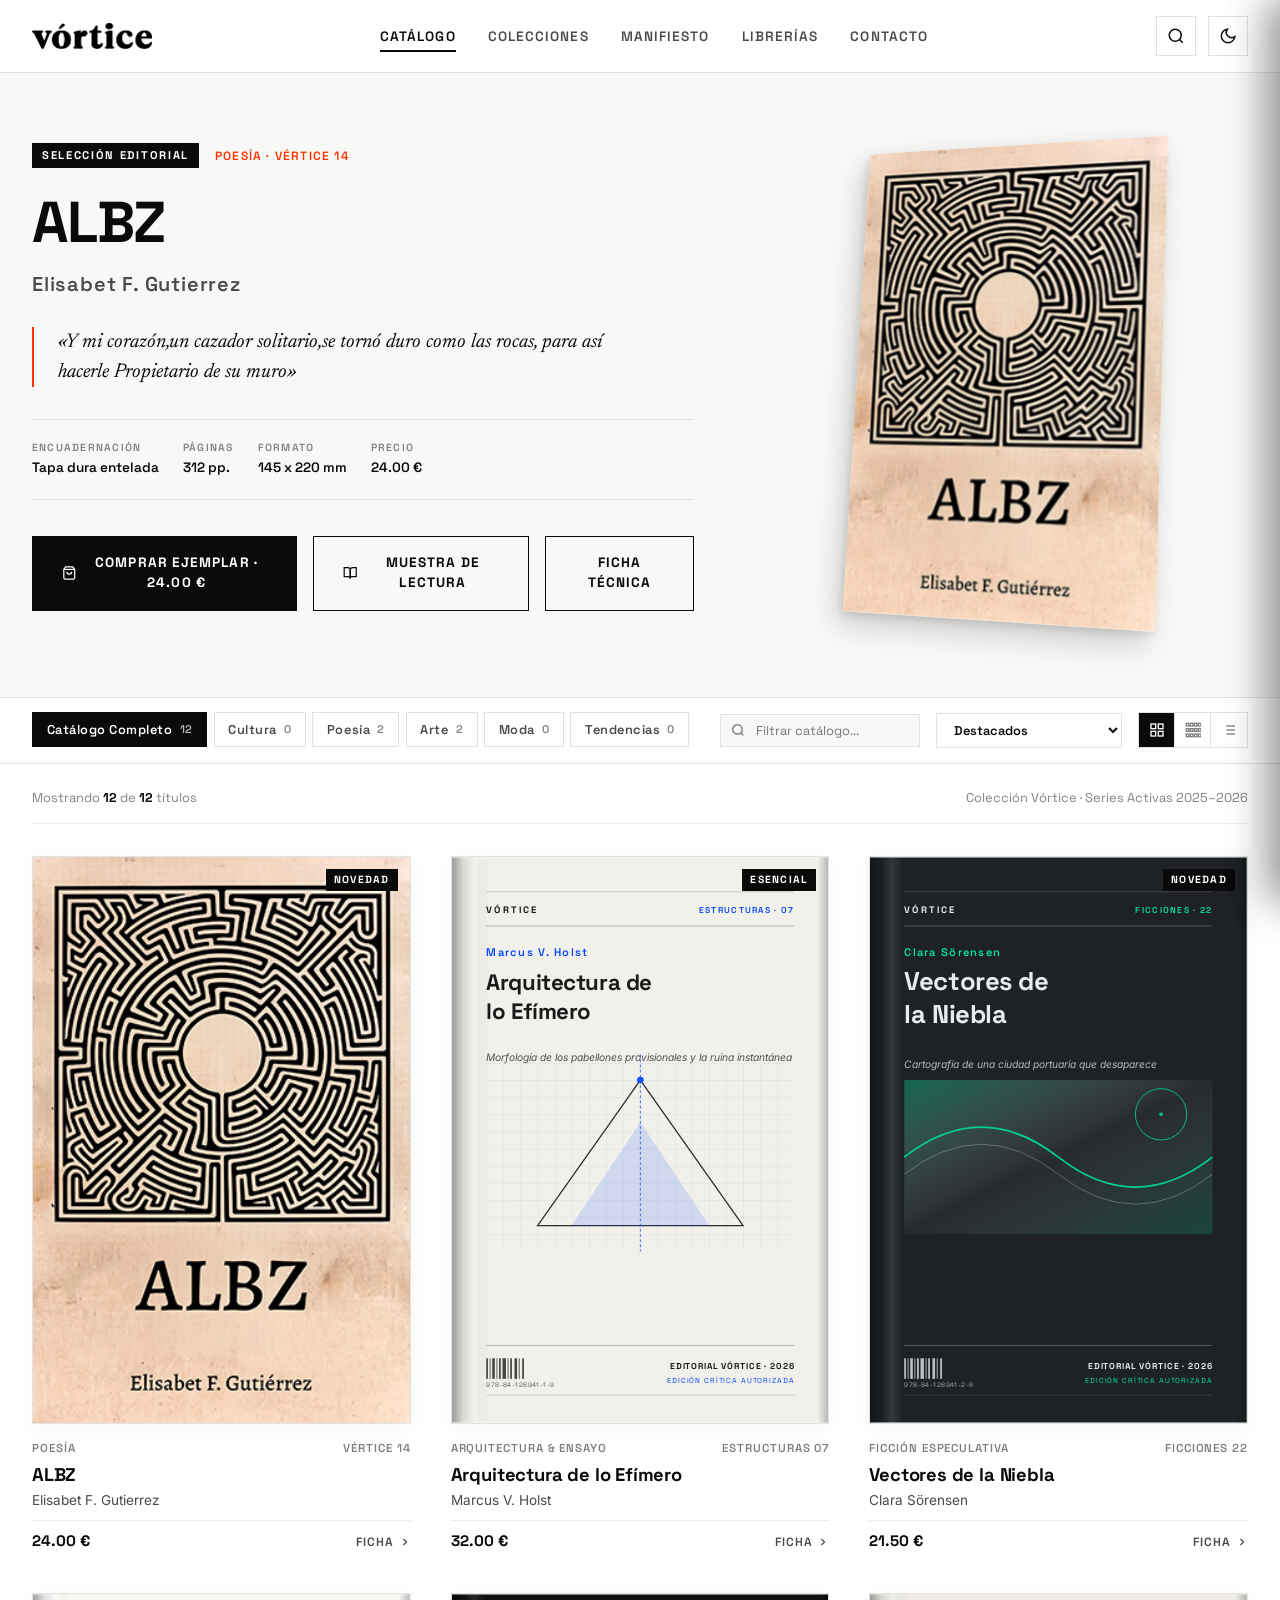
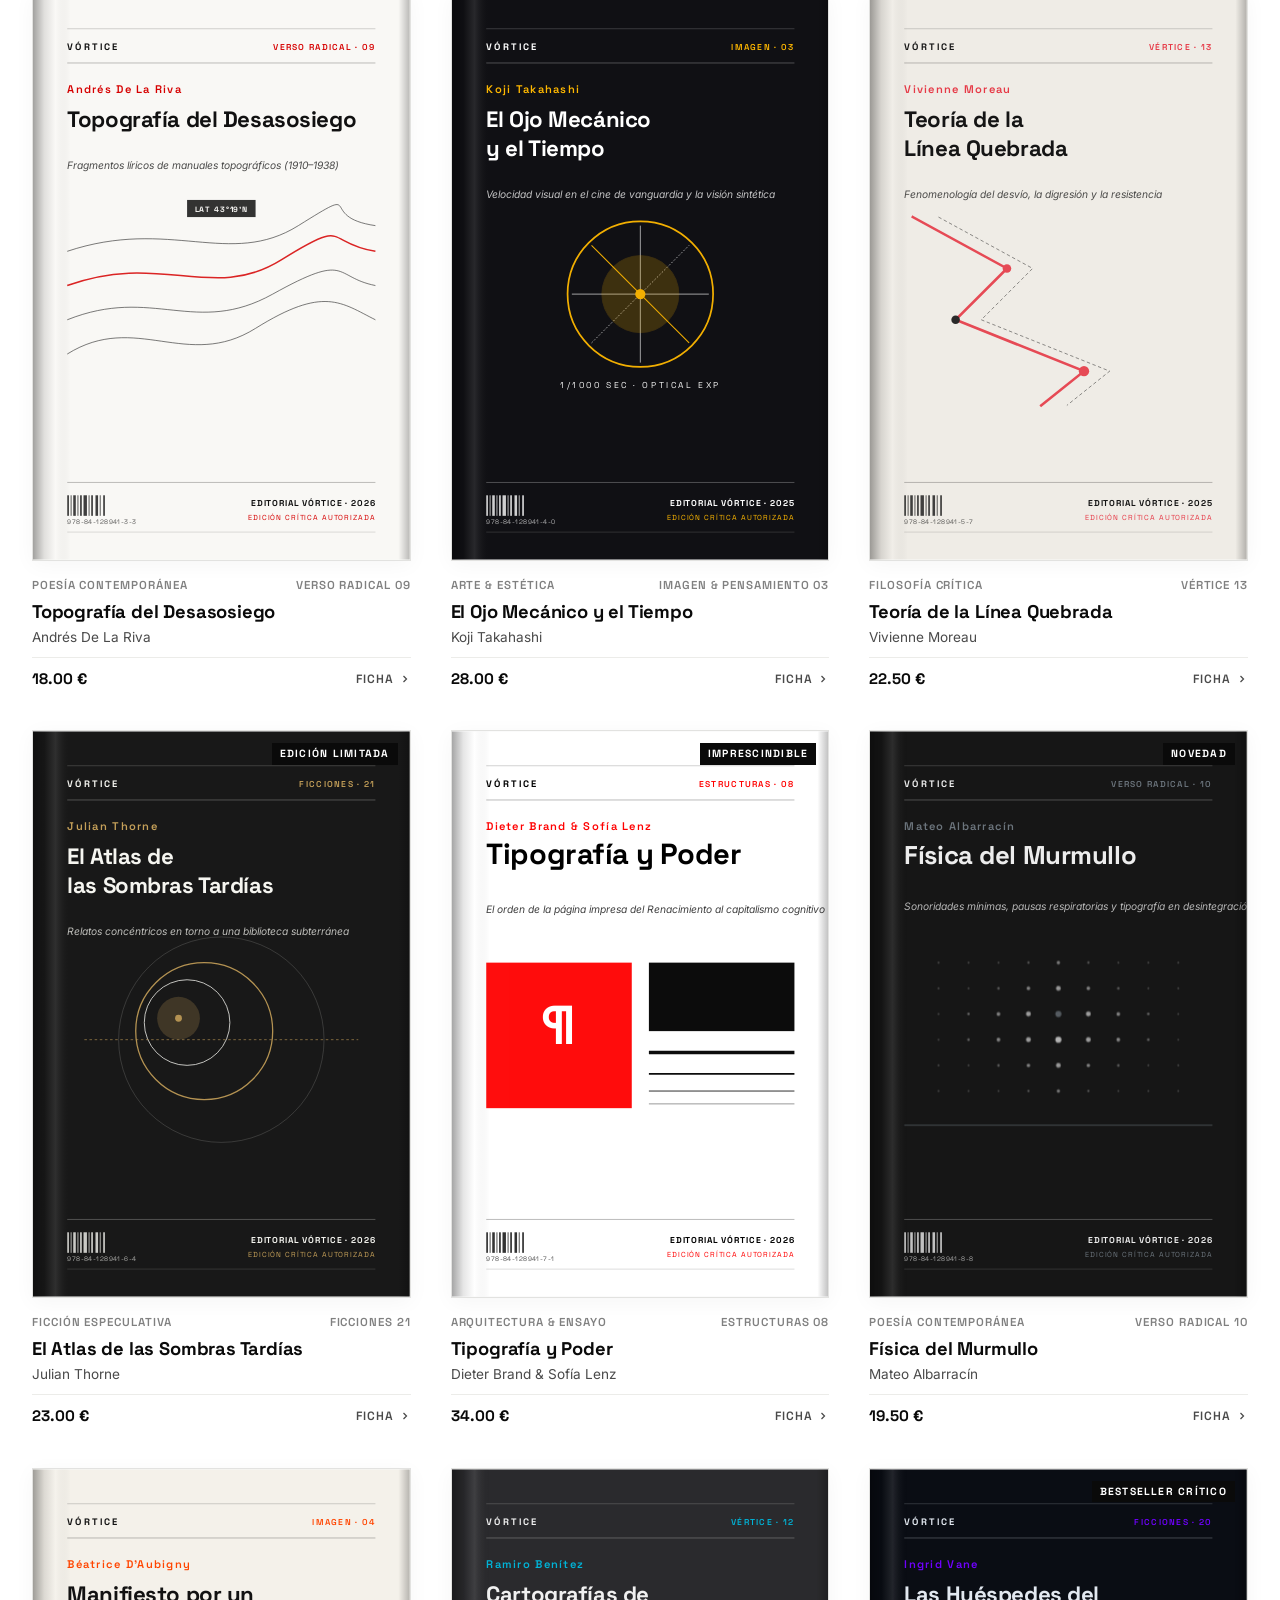
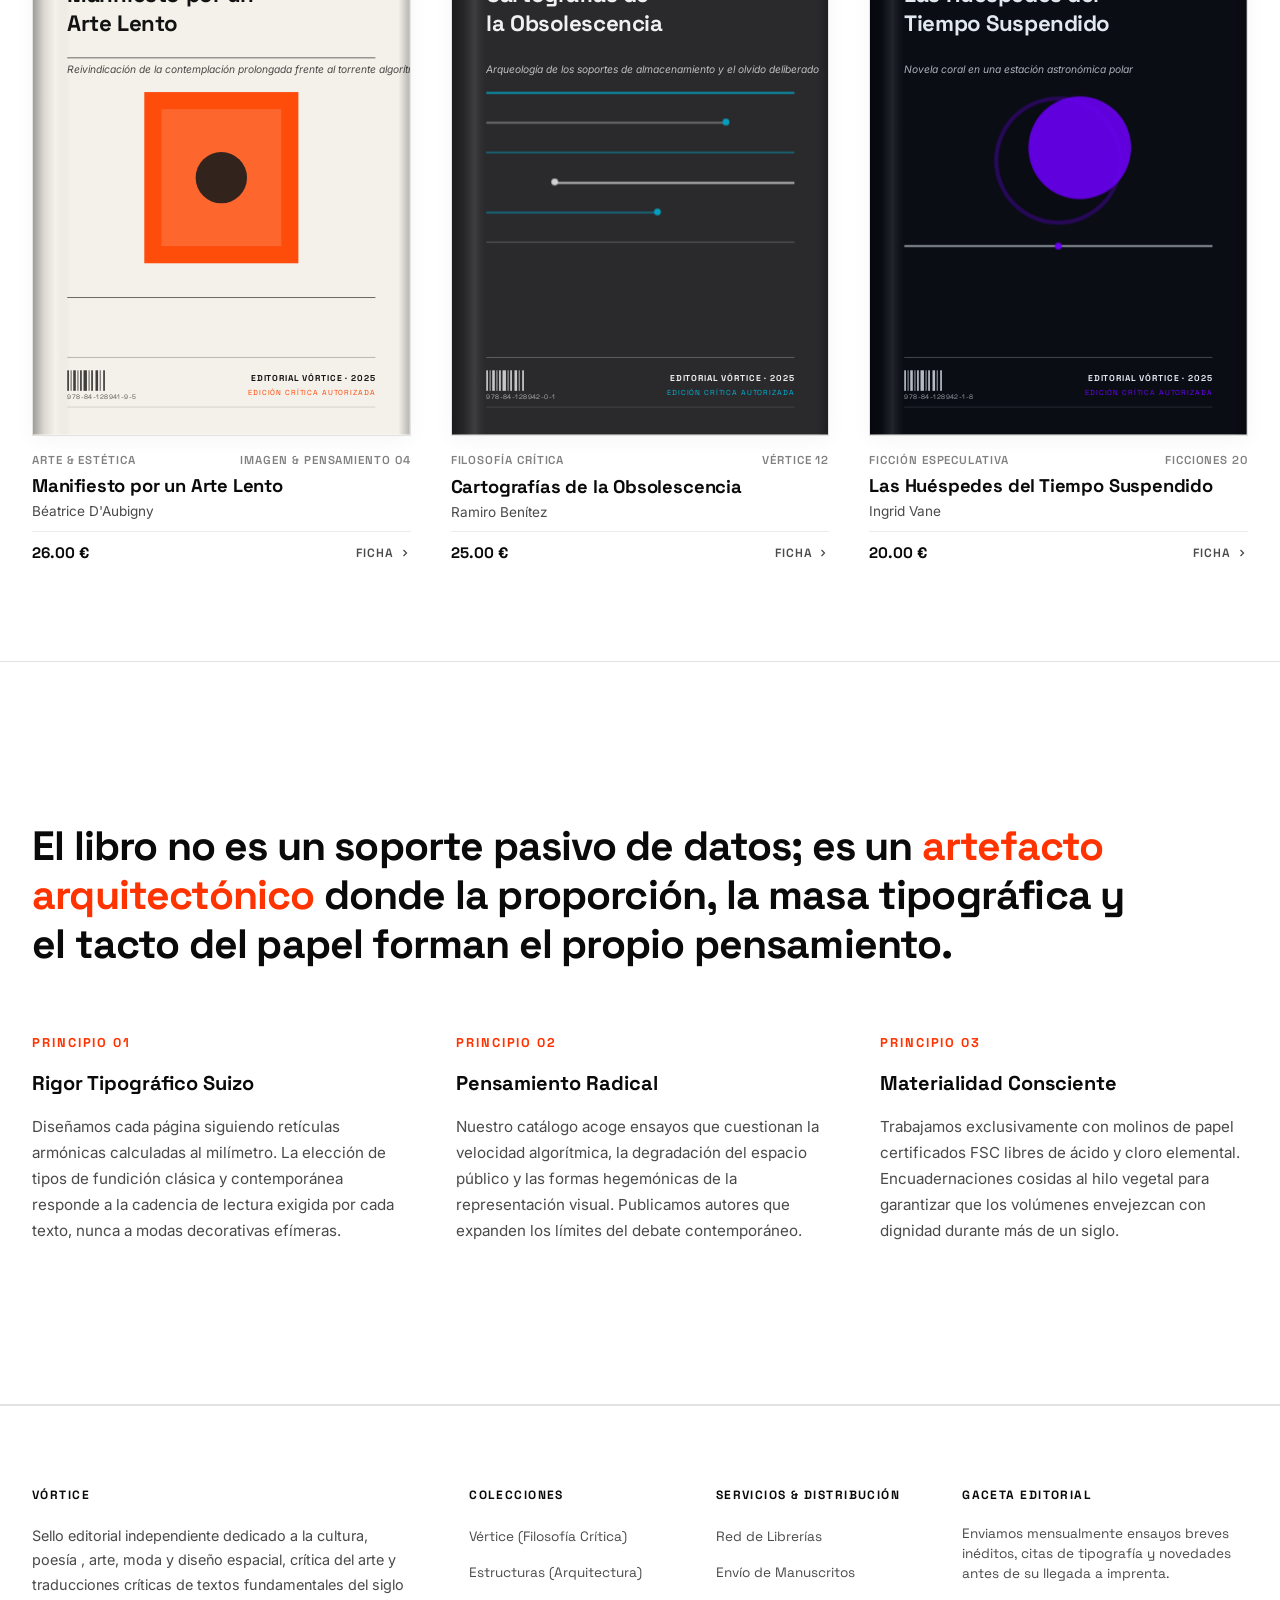
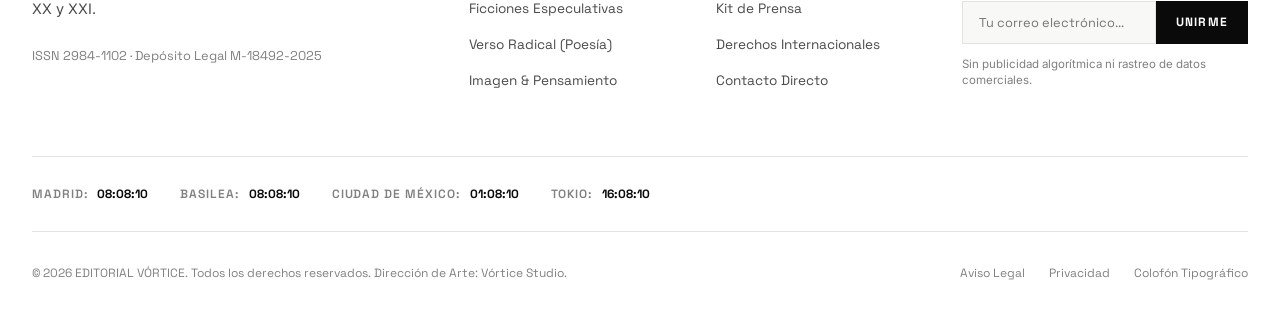
==== commit d4dfc4e9: "Merge branch 'main' of https://github.com/mxmltdco/vortice" ====
--- a/index.html
+++ b/index.html
@@ -311,9 +311,9 @@
       <div class="footer-top-grid">
         <!-- Columna 1: Identidad Editorial -->
         <div class="footer-col">
-          <h4>Editorial Vórtice S.L.</h4>
+          <h4>VÓRTICE</h4>
           <p class="footer-manifesto-snippet">
-            Sello editorial independiente fundado en Basilea y Madrid. Dedicado a la literatura de ensayo, filosofía
+            Sello editorial independiente dedicado a la cultura, poesía , arte, moda y diseño
             espacial, crítica del arte y traducciones críticas de textos fundamentales del siglo XX y XXI.
           </p>
           <p style="font-size: 0.8rem; color: var(--text-muted); font-family: var(--font-mono);">
@@ -478,60 +478,16 @@
       <!-- Items inyectados por updateCartUI() -->
     </div>
 
-    <div class="cart-footer" id="cart-footer">
+    <div class="cart-footer">
       <div class="cart-total-row">
         <span>Subtotal</span>
         <span id="cart-subtotal-val">0.00 €</span>
       </div>
-      <div class="cart-total-row cart-shipping-row" id="cart-shipping-row">
-        <span class="shipping-label">Envío Peninsular</span>
-        <span id="cart-shipping-val">Gratis</span>
-      </div>
-      <div class="cart-total-row cart-grand-total">
-        <span>Total a Pagar</span>
-        <span id="cart-total-val">0.00 €</span>
-      </div>
-
-      <!-- Barra de progreso para envío gratis -->
-      <div class="free-shipping-progress" id="free-shipping-progress">
-        <div class="shipping-bar-bg">
-          <div class="shipping-bar-fill" id="shipping-bar-fill" style="width: 0%;"></div>
-        </div>
-        <p class="cart-shipping-note" id="cart-shipping-note">Envío gratuito a partir de 40.00 €</p>
-      </div>
-
-      <!-- Pasarela PayPal Buttons SDK -->
-      <div class="checkout-methods-wrapper">
-        <div class="payment-security-header">
-          <svg width="14" height="14" viewBox="0 0 24 24" fill="none" stroke="currentColor" stroke-width="2">
-            <rect x="3" y="11" width="18" height="11" rx="2" ry="2"></rect>
-            <path d="M7 11V7a5 5 0 0 1 10 0v4"></path>
-          </svg>
-          <span>Pasarela Segura PayPal & Tarjetas</span>
-        </div>
-
-        <!-- Contenedor donde el SDK de PayPal inyecta los botones oficiales -->
-        <div id="paypal-button-container" class="paypal-buttons-wrapper"></div>
-
-        <!-- Fallback seguro si la conexión al SDK se demora o se bloquea -->
-        <div id="paypal-fallback-container" class="paypal-fallback-wrapper" style="display: none;">
-          <button class="btn-primary btn-checkout" onclick="simulateCheckout()">
-            Pagar Pedido Seguro · <span id="cart-fallback-total">0.00 €</span>
-          </button>
-          <p class="fallback-note">Modo de pago directo / Simulación segura</p>
-        </div>
-
-        <!-- Acceso a configuración del entorno de PayPal -->
-        <div class="paypal-client-info">
-          <button type="button" class="paypal-config-btn" onclick="openPayPalConfigModal()" title="Configurar credenciales de PayPal">
-            <svg width="12" height="12" viewBox="0 0 24 24" fill="none" stroke="currentColor" stroke-width="2">
-              <circle cx="12" cy="12" r="3"></circle>
-              <path d="M19.4 15a1.65 1.65 0 0 0 .33 1.82l.06.06a2 2 0 0 1 0 2.83 2 2 0 0 1-2.83 0l-.06-.06a1.65 1.65 0 0 0-1.82-.33 1.65 1.65 0 0 0-1 1.51V21a2 2 0 0 1-2 2 2 2 0 0 1-2-2v-.09A1.65 1.65 0 0 0 9 19.4a1.65 1.65 0 0 0-1.82.33l-.06.06a2 2 0 0 1-2.83 0 2 2 0 0 1 0-2.83l.06-.06a1.65 1.65 0 0 0 .33-1.82 1.65 1.65 0 0 0-1.51-1H3a2 2 0 0 1-2-2 2 2 0 0 1 2-2h.09A1.65 1.65 0 0 0 4.6 9a1.65 1.65 0 0 0-.33-1.82l-.06-.06a2 2 0 0 1 0-2.83 2 2 0 0 1 2.83 0l.06.06a1.65 1.65 0 0 0 1.82.33H9a1.65 1.65 0 0 0 1-1.51V3a2 2 0 0 1 2-2 2 2 0 0 1 2 2v.09a1.65 1.65 0 0 0 1 1.51 1.65 1.65 0 0 0 1.82-.33l.06-.06a2 2 0 0 1 2.83 0 2 2 0 0 1 0 2.83l-.06.06a1.65 1.65 0 0 0-.33 1.82V9a1.65 1.65 0 0 0 1.51 1H21a2 2 0 0 1 2 2 2 2 0 0 1-2 2h-.09a1.65 1.65 0 0 0-1.51 1z"></path>
-            </svg>
-            <span id="paypal-client-label">PayPal Sandbox (Test)</span>
-          </button>
-        </div>
-      </div>
+      <p class="cart-shipping-note">Envío gratuito a España peninsular en pedidos superiores a 40 €.</p>
+
+      <button class="btn-primary btn-checkout" onclick="checkout()">
+        Tramitar Pedido · <span id="cart-total-val">0.00 €</span>
+      </button>
     </div>
   </aside>
 
@@ -562,105 +518,6 @@
   </div>
 
   <!-- ==========================================================================
-       Modal de Confirmación de Pedido (Checkout Success / Justificante)
-       ========================================================================== -->
-  <div class="order-modal" id="order-modal" role="dialog" aria-modal="true" aria-label="Confirmación de Pedido">
-    <div class="order-modal-card">
-      <div class="order-modal-header">
-        <div class="order-modal-brand">
-          <span>EDITORIAL VÓRTICE</span>
-          <span class="order-modal-doc-type">JUSTIFICANTE DE COMPRA</span>
-        </div>
-        <button class="drawer-close-btn" onclick="closeOrderModal()" title="Cerrar justificante" aria-label="Cerrar modal">
-          <svg width="20" height="20" viewBox="0 0 24 24" fill="none" stroke="currentColor" stroke-width="2">
-            <line x1="18" y1="6" x2="6" y2="18"></line>
-            <line x1="6" y1="6" x2="18" y2="18"></line>
-          </svg>
-        </button>
-      </div>
-
-      <div class="order-modal-hero">
-        <div class="order-success-check">
-          <svg width="28" height="28" viewBox="0 0 24 24" fill="none" stroke="currentColor" stroke-width="2.5">
-            <polyline points="20 6 9 17 4 12"></polyline>
-          </svg>
-        </div>
-        <div class="order-hero-text">
-          <span class="order-badge-pill">Pago Procesado con Éxito</span>
-          <h2 class="order-hero-title">¡Gracias por tu pedido!</h2>
-          <p class="order-hero-desc">Tu compra ha sido verificada a través de PayPal. Hemos reservado los ejemplares en nuestro almacén editorial para su preparación inmediata.</p>
-        </div>
-      </div>
-
-      <div class="order-modal-body" id="order-modal-body">
-        <!-- Generado dinámicamente por app.js -->
-      </div>
-
-      <div class="order-modal-footer">
-        <button type="button" class="btn-secondary" onclick="window.print()">
-          <svg width="16" height="16" viewBox="0 0 24 24" fill="none" stroke="currentColor" stroke-width="2">
-            <polyline points="6 9 6 2 18 2 18 9"></polyline>
-            <path d="M6 18H4a2 2 0 0 1-2-2v-5a2 2 0 0 1 2-2h16a2 2 0 0 1 2 2v5a2 2 0 0 1-2 2h-2"></path>
-            <rect x="6" y="14" width="12" height="8"></rect>
-          </svg>
-          Imprimir Justificante
-        </button>
-        <button type="button" class="btn-primary" onclick="closeOrderModal()">
-          Volver al Catálogo
-        </button>
-      </div>
-    </div>
-  </div>
-
-  <!-- ==========================================================================
-       Modal de Configuración de PayPal
-       ========================================================================== -->
-  <div class="paypal-config-modal" id="paypal-config-modal" role="dialog" aria-modal="true" aria-label="Ajustes de PayPal">
-    <div class="paypal-config-card">
-      <div class="paypal-config-header">
-        <div class="paypal-config-brand">
-          <svg width="18" height="18" viewBox="0 0 24 24" fill="none" stroke="currentColor" stroke-width="2">
-            <circle cx="12" cy="12" r="3"></circle>
-            <path d="M19.4 15a1.65 1.65 0 0 0 .33 1.82l.06.06a2 2 0 0 1 0 2.83 2 2 0 0 1-2.83 0l-.06-.06a1.65 1.65 0 0 0-1.82-.33 1.65 1.65 0 0 0-1 1.51V21a2 2 0 0 1-2 2 2 2 0 0 1-2-2v-.09A1.65 1.65 0 0 0 9 19.4a1.65 1.65 0 0 0-1.82.33l-.06.06a2 2 0 0 1-2.83 0 2 2 0 0 1 0-2.83l.06-.06a1.65 1.65 0 0 0 .33-1.82 1.65 1.65 0 0 0-1.51-1H3a2 2 0 0 1-2-2 2 2 0 0 1 2-2h.09A1.65 1.65 0 0 0 4.6 9a1.65 1.65 0 0 0-.33-1.82l-.06-.06a2 2 0 0 1 0-2.83 2 2 0 0 1 2.83 0l.06.06a1.65 1.65 0 0 0 1.82.33H9a1.65 1.65 0 0 0 1-1.51V3a2 2 0 0 1 2-2 2 2 0 0 1 2 2v.09a1.65 1.65 0 0 0 1 1.51 1.65 1.65 0 0 0 1.82-.33l.06-.06a2 2 0 0 1 2.83 0 2 2 0 0 1 0 2.83l-.06.06a1.65 1.65 0 0 0-.33 1.82V9a1.65 1.65 0 0 0 1.51 1H21a2 2 0 0 1 2 2 2 2 0 0 1-2 2h-.09a1.65 1.65 0 0 0-1.51 1z"></path>
-          </svg>
-          <h3>Ajustes de Pasarela PayPal</h3>
-        </div>
-        <button class="drawer-close-btn" onclick="closePayPalConfigModal()" title="Cerrar" aria-label="Cerrar">
-          <svg width="18" height="18" viewBox="0 0 24 24" fill="none" stroke="currentColor" stroke-width="2">
-            <line x1="18" y1="6" x2="6" y2="18"></line>
-            <line x1="6" y1="6" x2="18" y2="18"></line>
-          </svg>
-        </button>
-      </div>
-
-      <div class="paypal-config-body">
-        <p class="paypal-config-desc">
-          Por defecto, la tienda utiliza el entorno <strong>Sandbox (Test)</strong> de PayPal, lo que te permite simular cobros sin dinero real. Para aceptar pagos reales de clientes, introduce aquí tu <strong>Client ID</strong> de producción desde <a href="https://developer.paypal.com/dashboard/applications" target="_blank" rel="noopener noreferrer">developer.paypal.com</a>.
-        </p>
-
-        <div class="paypal-config-field">
-          <label for="paypal-client-id-input">PayPal Client ID</label>
-          <input type="text" id="paypal-client-id-input" class="search-modal-input" placeholder="Ej: test o tu Client ID de PayPal" spellcheck="false">
-        </div>
-
-        <div class="paypal-config-field">
-          <label>Moneda de Cobro</label>
-          <input type="text" value="EUR (€) - Zona Euro" disabled class="search-modal-input" style="opacity: 0.7;">
-        </div>
-
-        <div class="paypal-presets-bar">
-          <button type="button" class="btn-preset-link" onclick="setPayPalPreset('test')">Restablecer a Sandbox Oficial (test)</button>
-        </div>
-      </div>
-
-      <div class="paypal-config-footer">
-        <button type="button" class="btn-secondary" onclick="closePayPalConfigModal()">Cancelar</button>
-        <button type="button" class="btn-primary" onclick="savePayPalSettings()">Guardar y Recargar Pasarela</button>
-      </div>
-    </div>
-  </div>
-
-  <!-- ==========================================================================
        Notificación Toast
        ========================================================================== -->
   <div class="toast-notice" id="toast-notice" role="alert" aria-live="polite"></div>
@@ -668,8 +525,6 @@
   <!-- Scripts -->
   <script src="js/books.js"></script>
   <script src="js/covers.js"></script>
-  <!-- PayPal JavaScript SDK Oficial -->
-  <script id="paypal-sdk-script" src="https://www.paypal.com/sdk/js?client-id=test&currency=EUR&locale=es_ES&components=buttons"></script>
   <script src="js/app.js"></script>
 </body>
 
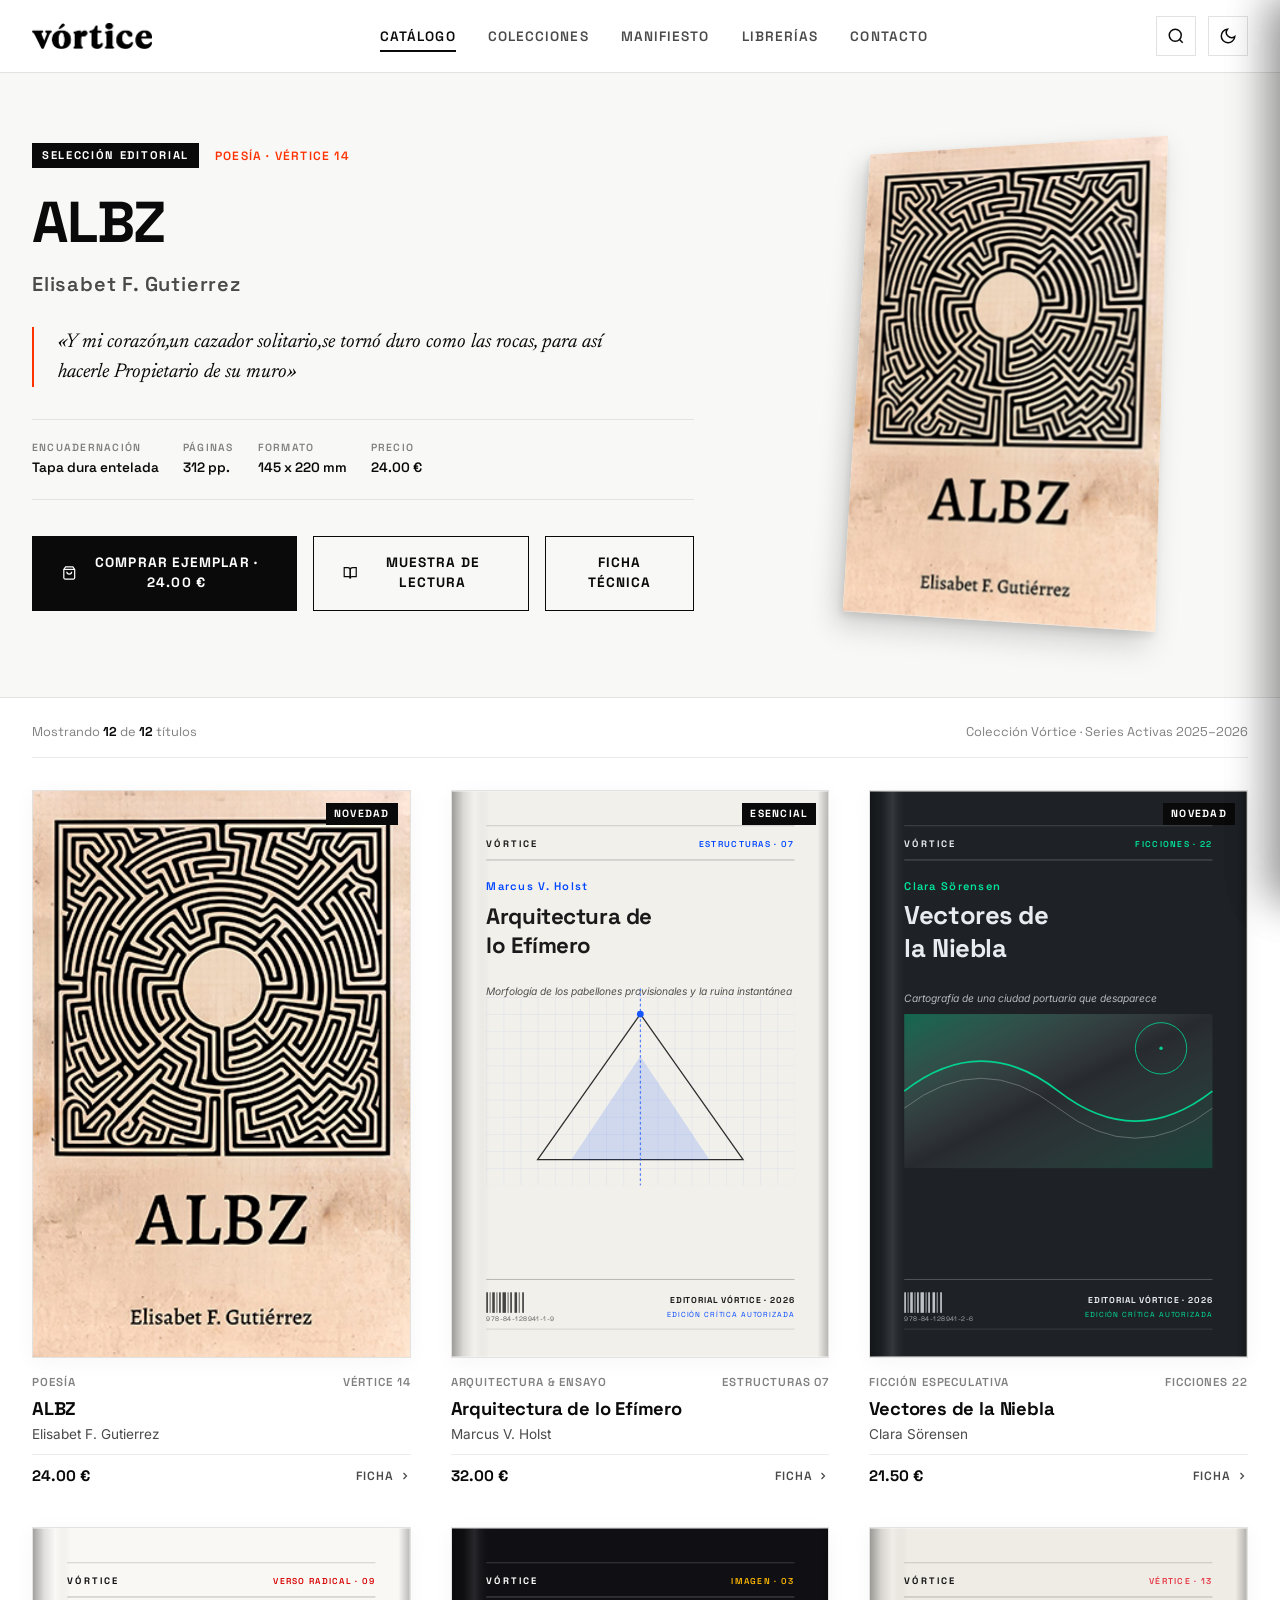
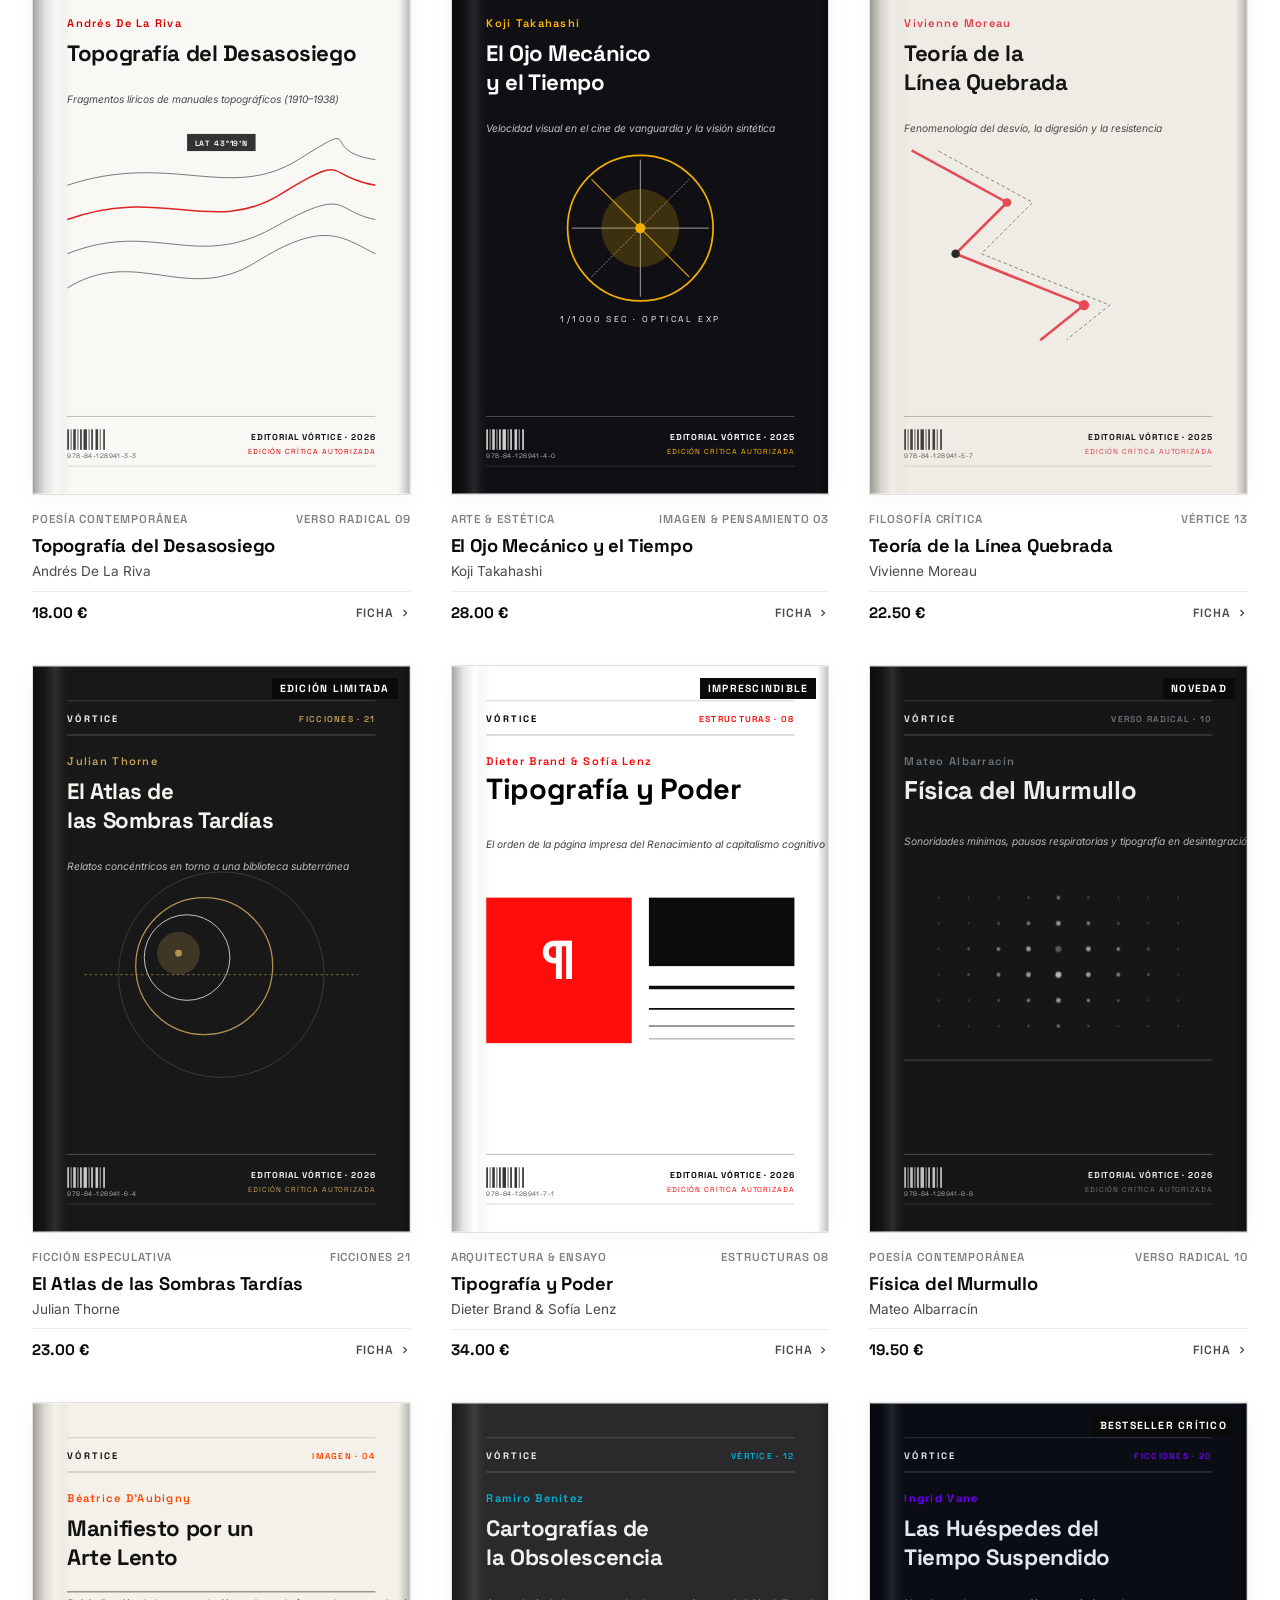
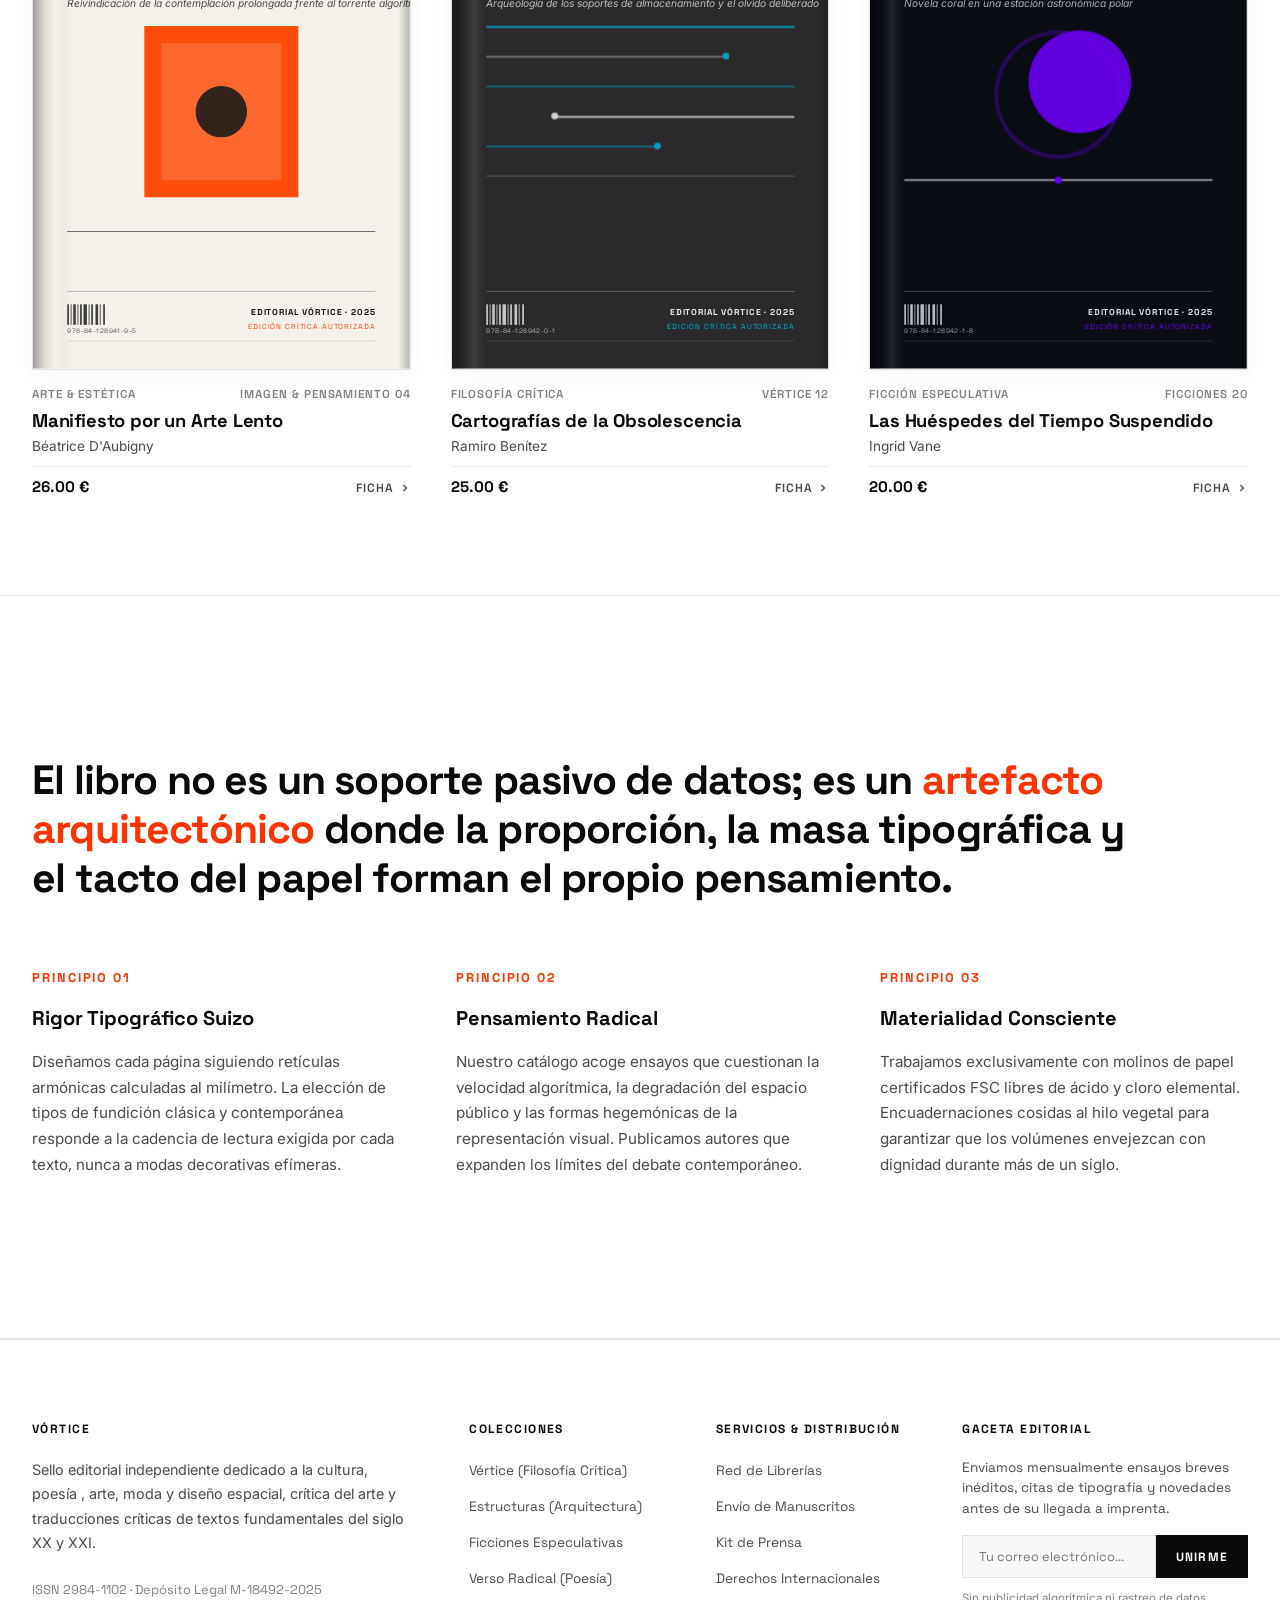
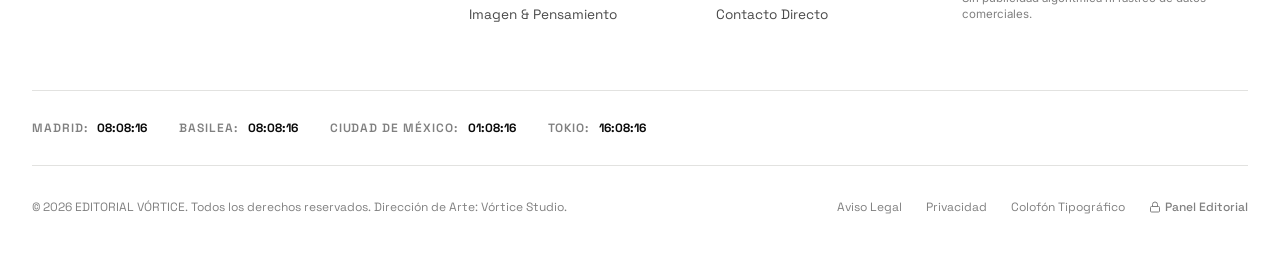
==== commit 11aa07f3: "Merge branch 'main' of https://github.com/mxmltdco/vortice" ====
--- a/index.html
+++ b/index.html
@@ -398,6 +398,12 @@
           <a href="javascript:void(0)" onclick="showToast('Política de Privacidad y Cookies estricta')">Privacidad</a>
           <a href="javascript:void(0)"
             onclick="showToast('Tipografías: Neue Haas Grotesk, Space Grotesk, Newsreader')">Colofón Tipográfico</a>
+          <a href="admin.html" class="footer-admin-link" title="Consola de Administración Editorial (Ctrl+Shift+A)">
+            <svg width="12" height="12" viewBox="0 0 24 24" fill="none" stroke="currentColor" stroke-width="2" style="vertical-align: -1px; margin-right: 4px;">
+              <rect x="3" y="11" width="18" height="11" rx="2" ry="2"></rect>
+              <path d="M7 11V7a5 5 0 0 1 10 0v4"></path>
+            </svg>Panel Editorial
+          </a>
         </div>
       </div>
     </div>
--- a/css/styles.css
+++ b/css/styles.css
@@ -597,6 +597,7 @@
    Barra de Filtros y Control de Retícula (Catalog Controls Bar)
    ========================================================================== */
 .catalog-controls {
+  display: none;
   position: sticky;
   top: var(--header-height);
   z-index: 80;
@@ -2341,6 +2342,20 @@
 .footer-bottom-links {
   display: flex;
   gap: 1.5rem;
+  align-items: center;
+}
+
+.footer-admin-link {
+  color: var(--text-muted);
+  text-decoration: none;
+  display: inline-flex;
+  align-items: center;
+  font-weight: 500;
+  transition: color var(--transition-fast);
+}
+
+.footer-admin-link:hover {
+  color: var(--accent-vermilion);
 }
 
 /* ==========================================================================
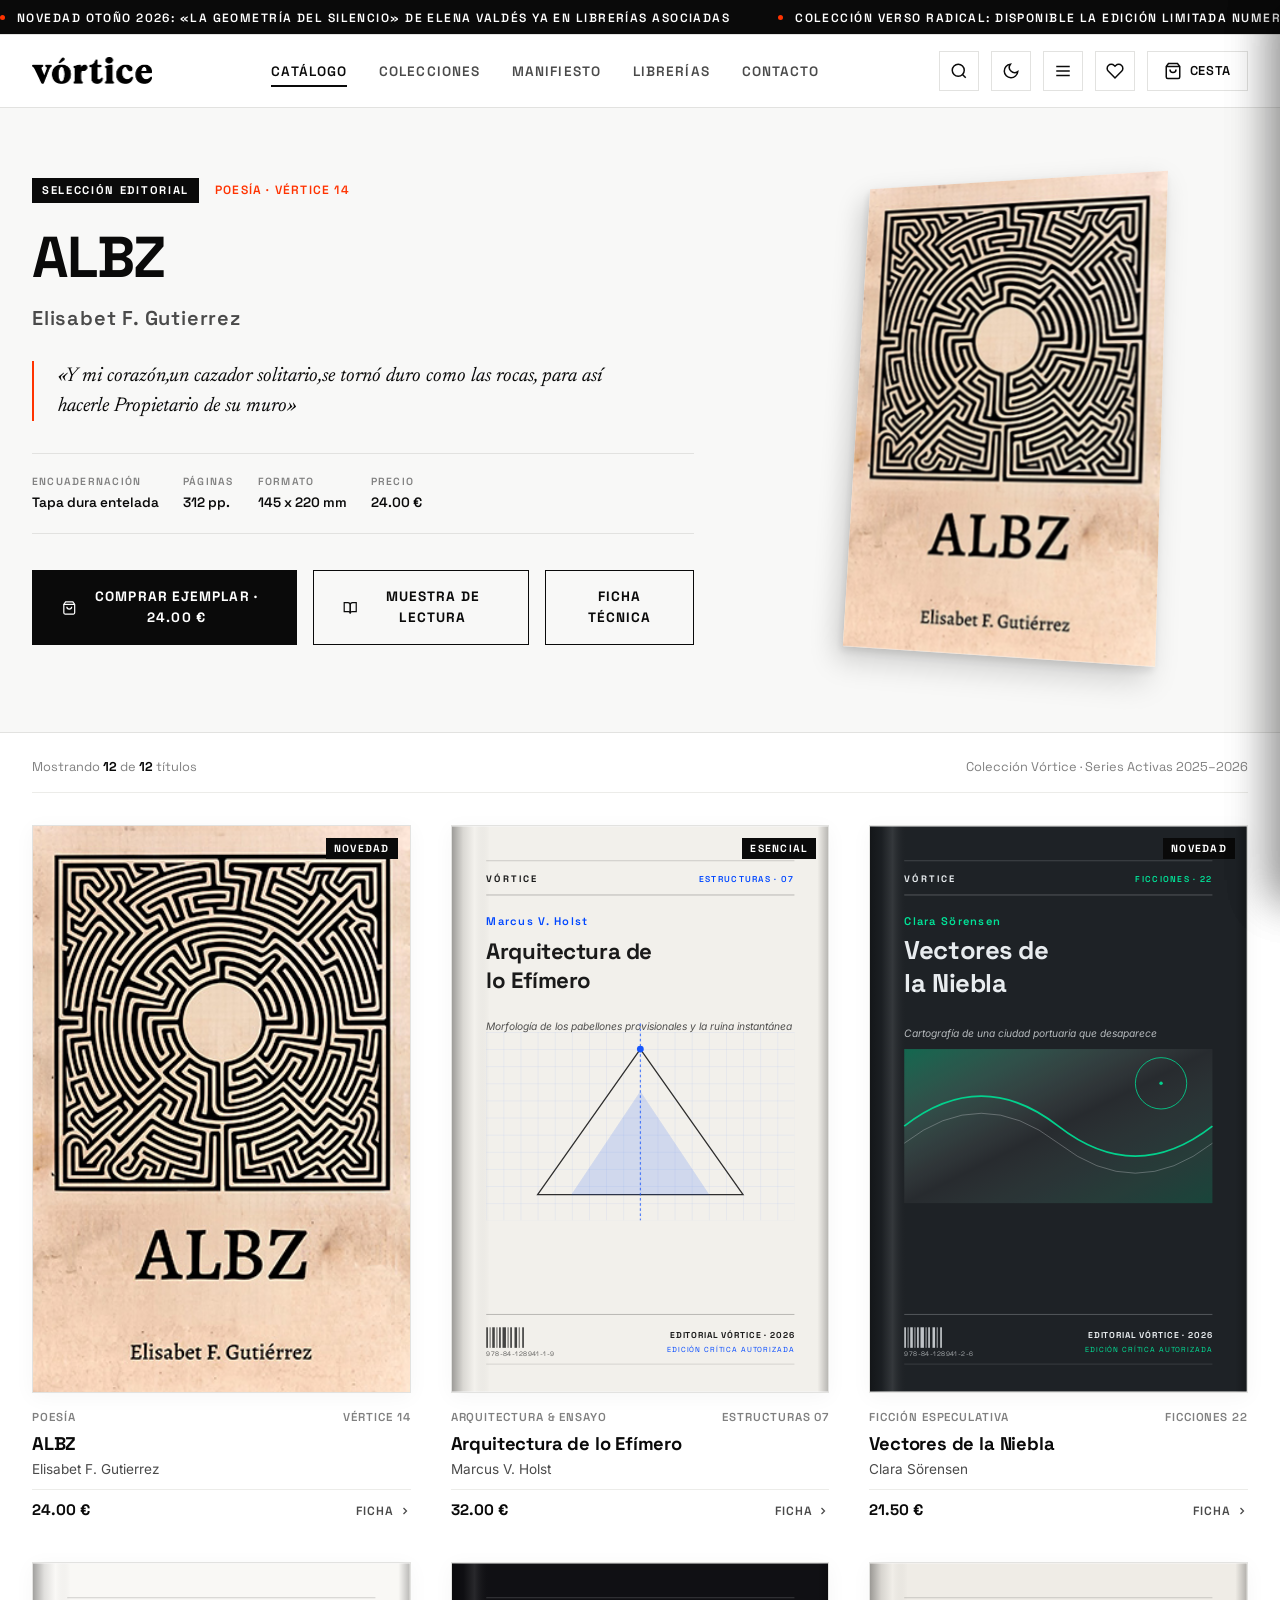
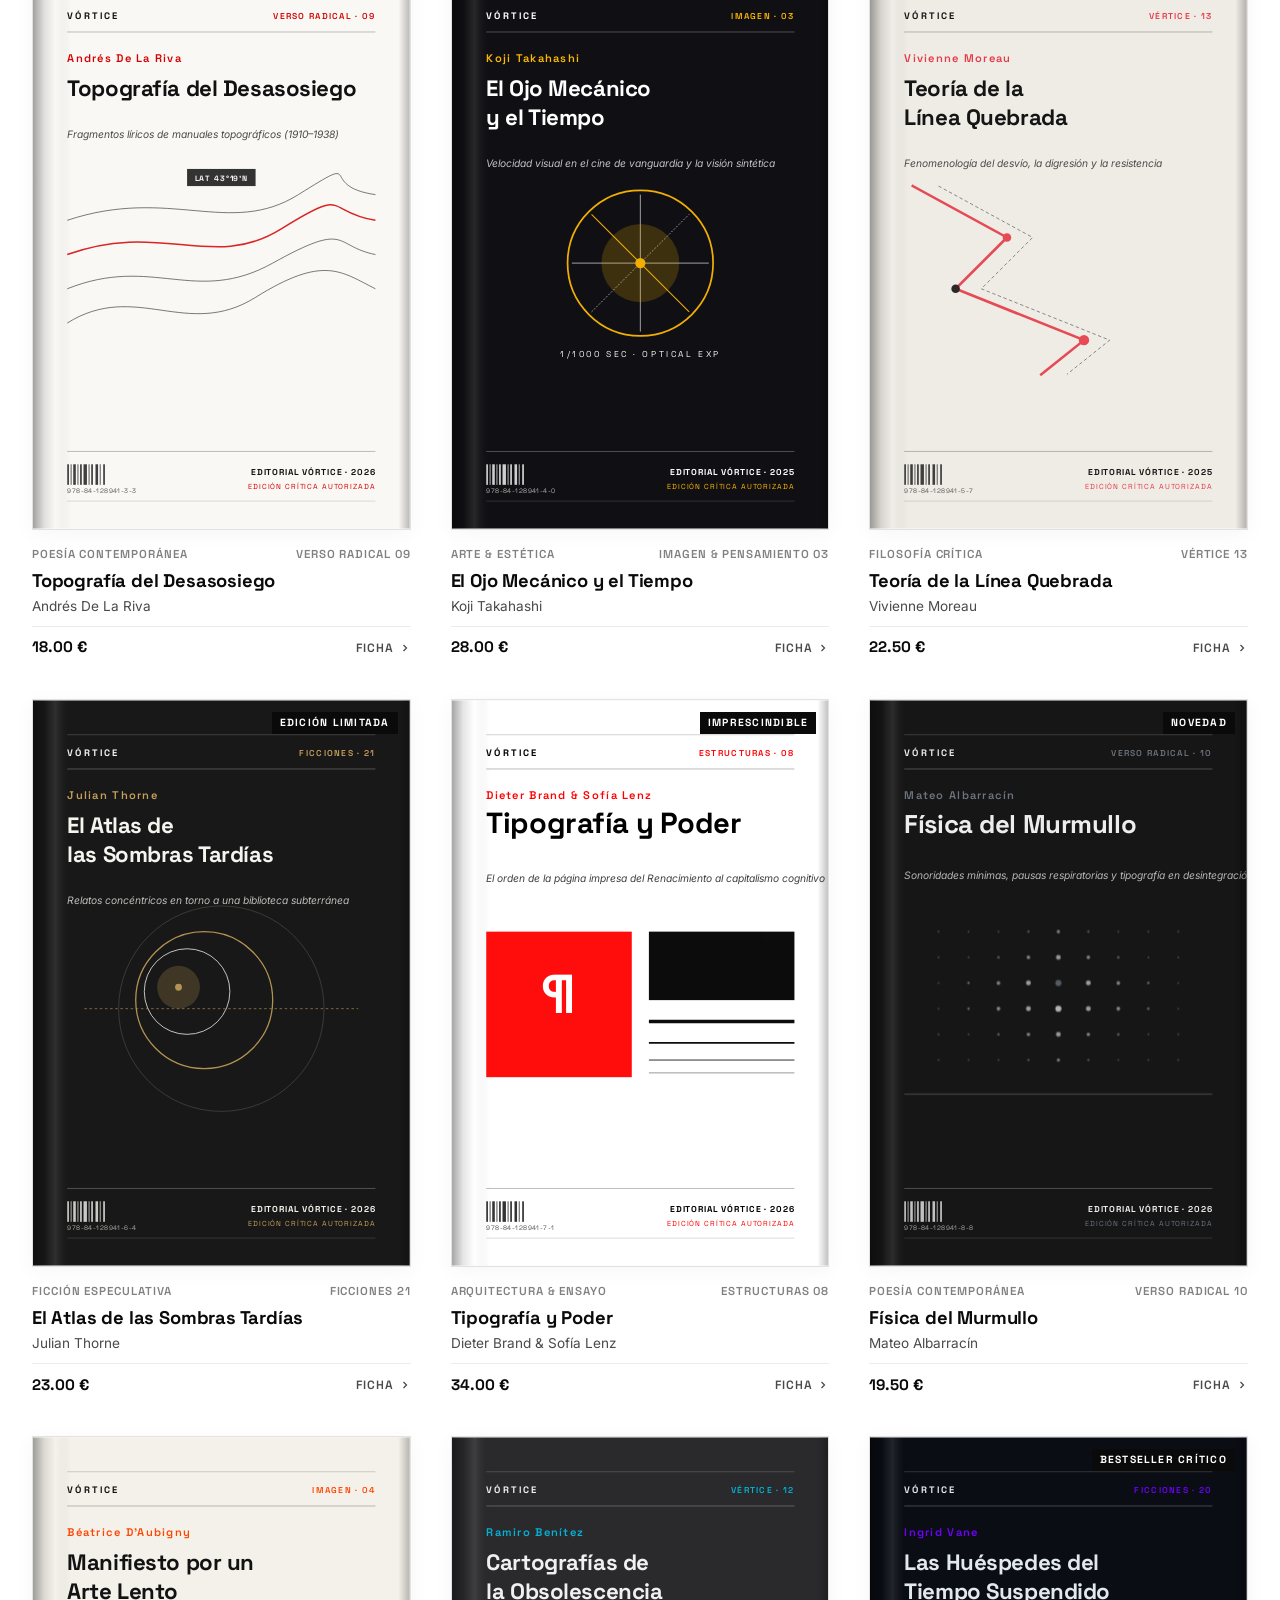
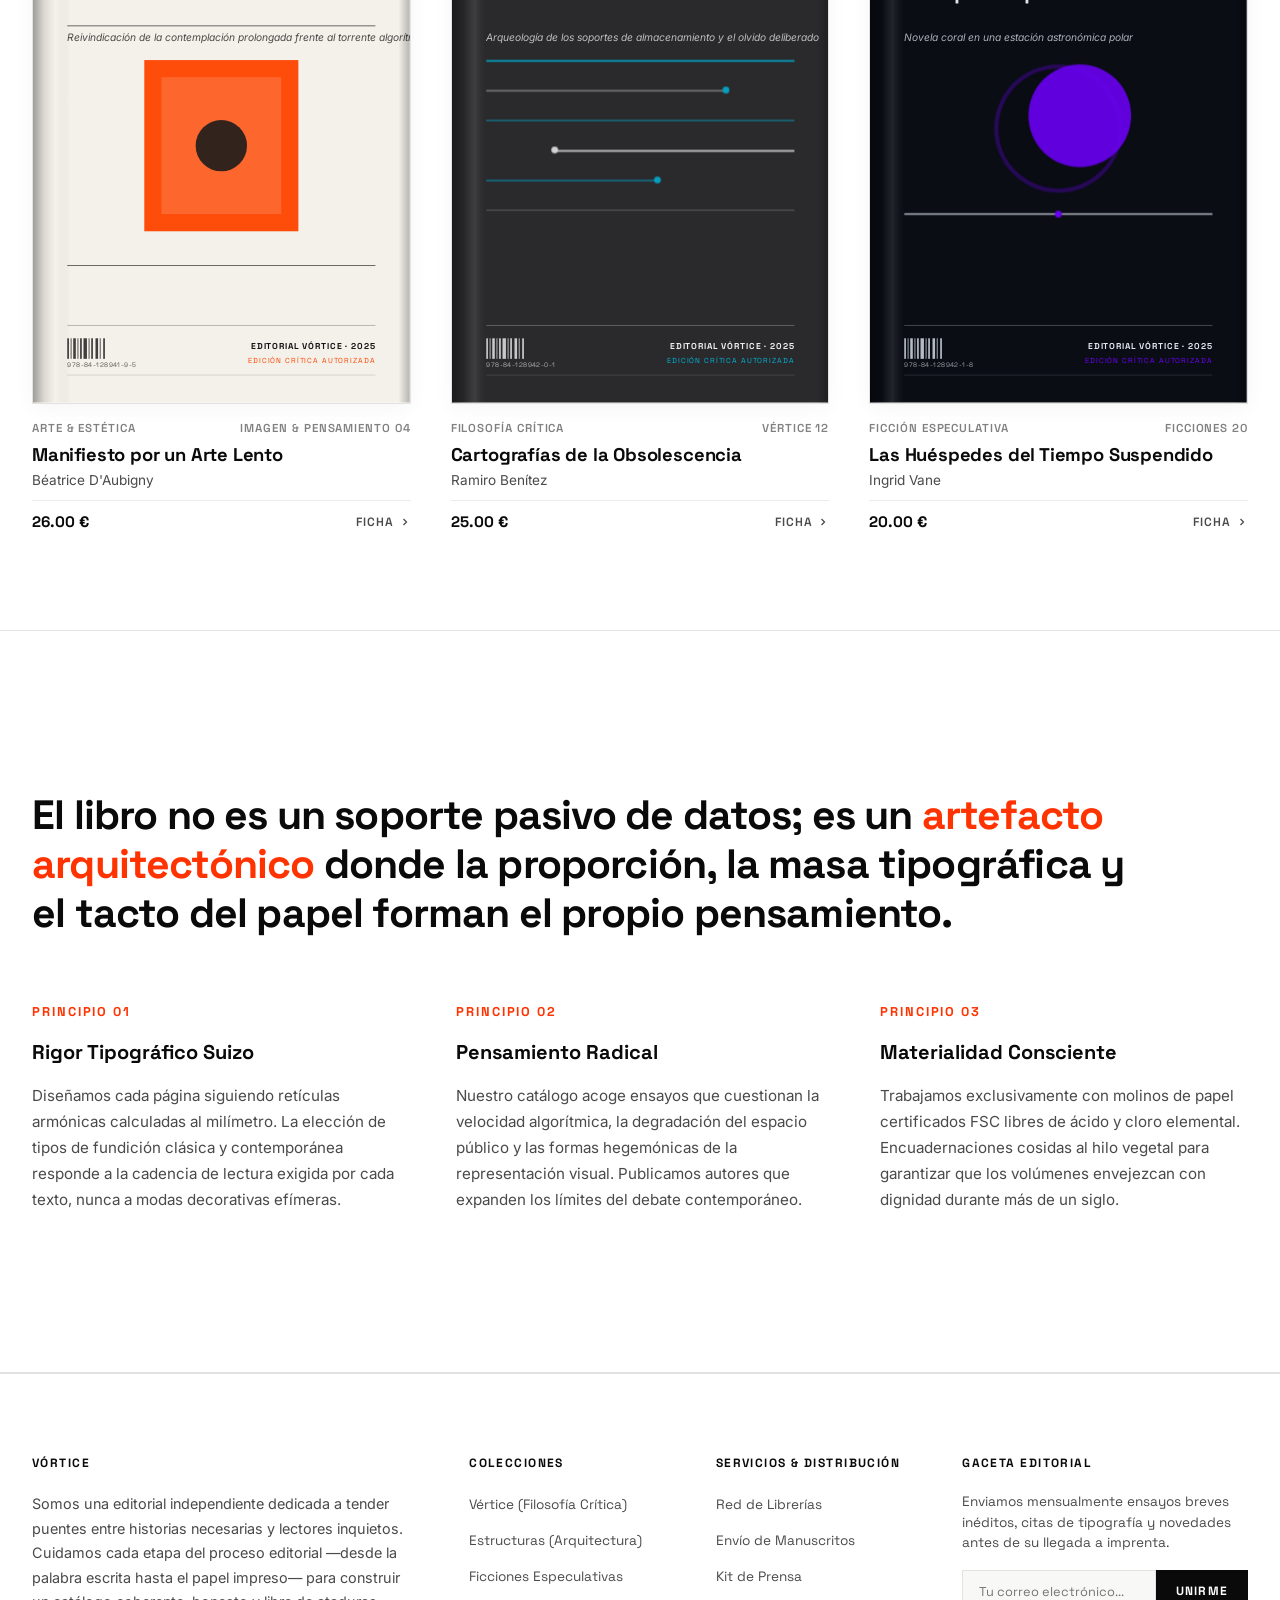
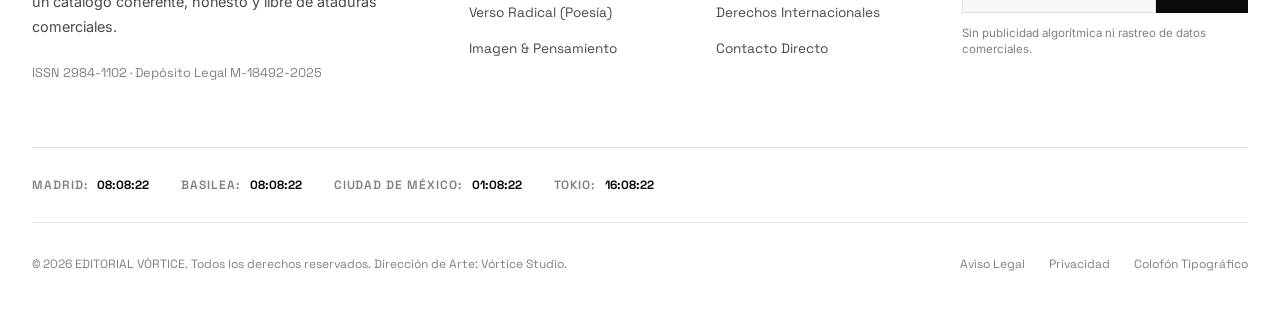
==== commit 399c11d4: "Merge branch 'main' of https://github.com/mxmltdco/vortice" ====
--- a/index.html
+++ b/index.html
@@ -313,8 +313,9 @@
         <div class="footer-col">
           <h4>VÓRTICE</h4>
           <p class="footer-manifesto-snippet">
-            Sello editorial independiente dedicado a la cultura, poesía , arte, moda y diseño
-            espacial, crítica del arte y traducciones críticas de textos fundamentales del siglo XX y XXI.
+            Somos una editorial independiente dedicada a tender puentes entre historias necesarias y lectores inquietos.
+            Cuidamos cada etapa del proceso editorial —desde la palabra escrita hasta el papel impreso— para construir
+            un catálogo coherente, honesto y libre de ataduras comerciales.
           </p>
           <p style="font-size: 0.8rem; color: var(--text-muted); font-family: var(--font-mono);">
             ISSN 2984-1102 · Depósito Legal M-18492-2025
@@ -398,12 +399,6 @@
           <a href="javascript:void(0)" onclick="showToast('Política de Privacidad y Cookies estricta')">Privacidad</a>
           <a href="javascript:void(0)"
             onclick="showToast('Tipografías: Neue Haas Grotesk, Space Grotesk, Newsreader')">Colofón Tipográfico</a>
-          <a href="admin.html" class="footer-admin-link" title="Consola de Administración Editorial (Ctrl+Shift+A)">
-            <svg width="12" height="12" viewBox="0 0 24 24" fill="none" stroke="currentColor" stroke-width="2" style="vertical-align: -1px; margin-right: 4px;">
-              <rect x="3" y="11" width="18" height="11" rx="2" ry="2"></rect>
-              <path d="M7 11V7a5 5 0 0 1 10 0v4"></path>
-            </svg>Panel Editorial
-          </a>
         </div>
       </div>
     </div>
--- a/css/styles.css
+++ b/css/styles.css
@@ -136,7 +136,7 @@
   padding: 7px 0;
   overflow: hidden;
   white-space: nowrap;
-  display: none;
+  display: block;
   border-bottom: 1px solid var(--border-color);
   z-index: 100;
   position: relative;
@@ -292,7 +292,7 @@
 }
 
 .action-btn {
-  display: inline-flex;
+  display: flex;
   align-items: center;
   justify-content: center;
   width: 40px;
@@ -338,15 +338,9 @@
   text-transform: uppercase;
 }
 
-button#btn-wishlist-trigger,
-button#btn-cart-trigger {
-  display: none;
-}
-
-/* Botón menú móvil y panel desplegable */
-.mobile-menu-toggle {
-  display: none;
-}
+
+
+
 
 .mobile-nav-panel {
   display: none;
@@ -1333,6 +1327,7 @@
 }
 
 .btn-drawer-reader {
+  display: none;
   width: 100%;
   padding: 0.85rem;
 }
@@ -2091,10 +2086,12 @@
   body * {
     visibility: hidden;
   }
+
   .order-modal,
   .order-modal * {
     visibility: visible;
   }
+
   .order-modal {
     position: absolute;
     inset: 0;
@@ -2102,12 +2099,14 @@
     color: #000000 !important;
     padding: 0;
   }
+
   .order-modal-card {
     border: none !important;
     box-shadow: none !important;
     width: 100% !important;
     max-width: 100% !important;
   }
+
   .order-modal-footer,
   .drawer-close-btn {
     display: none !important;
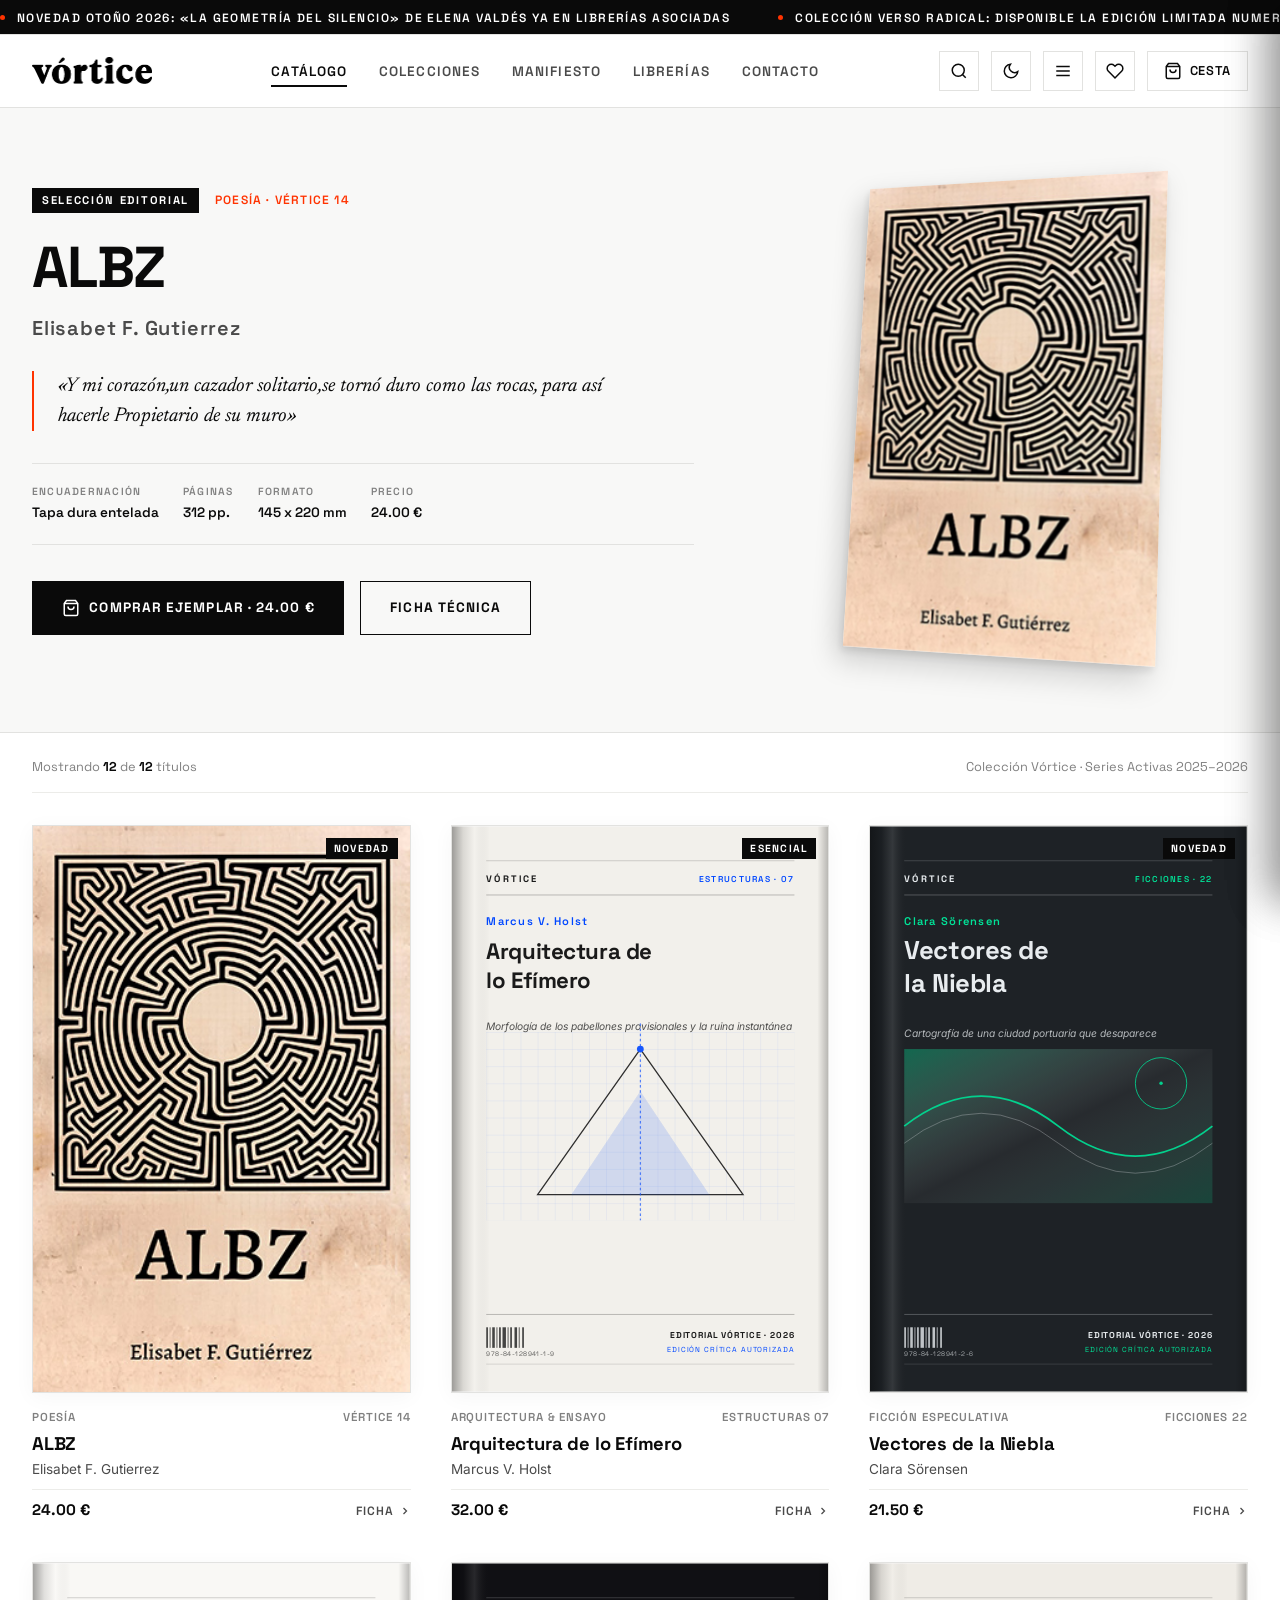
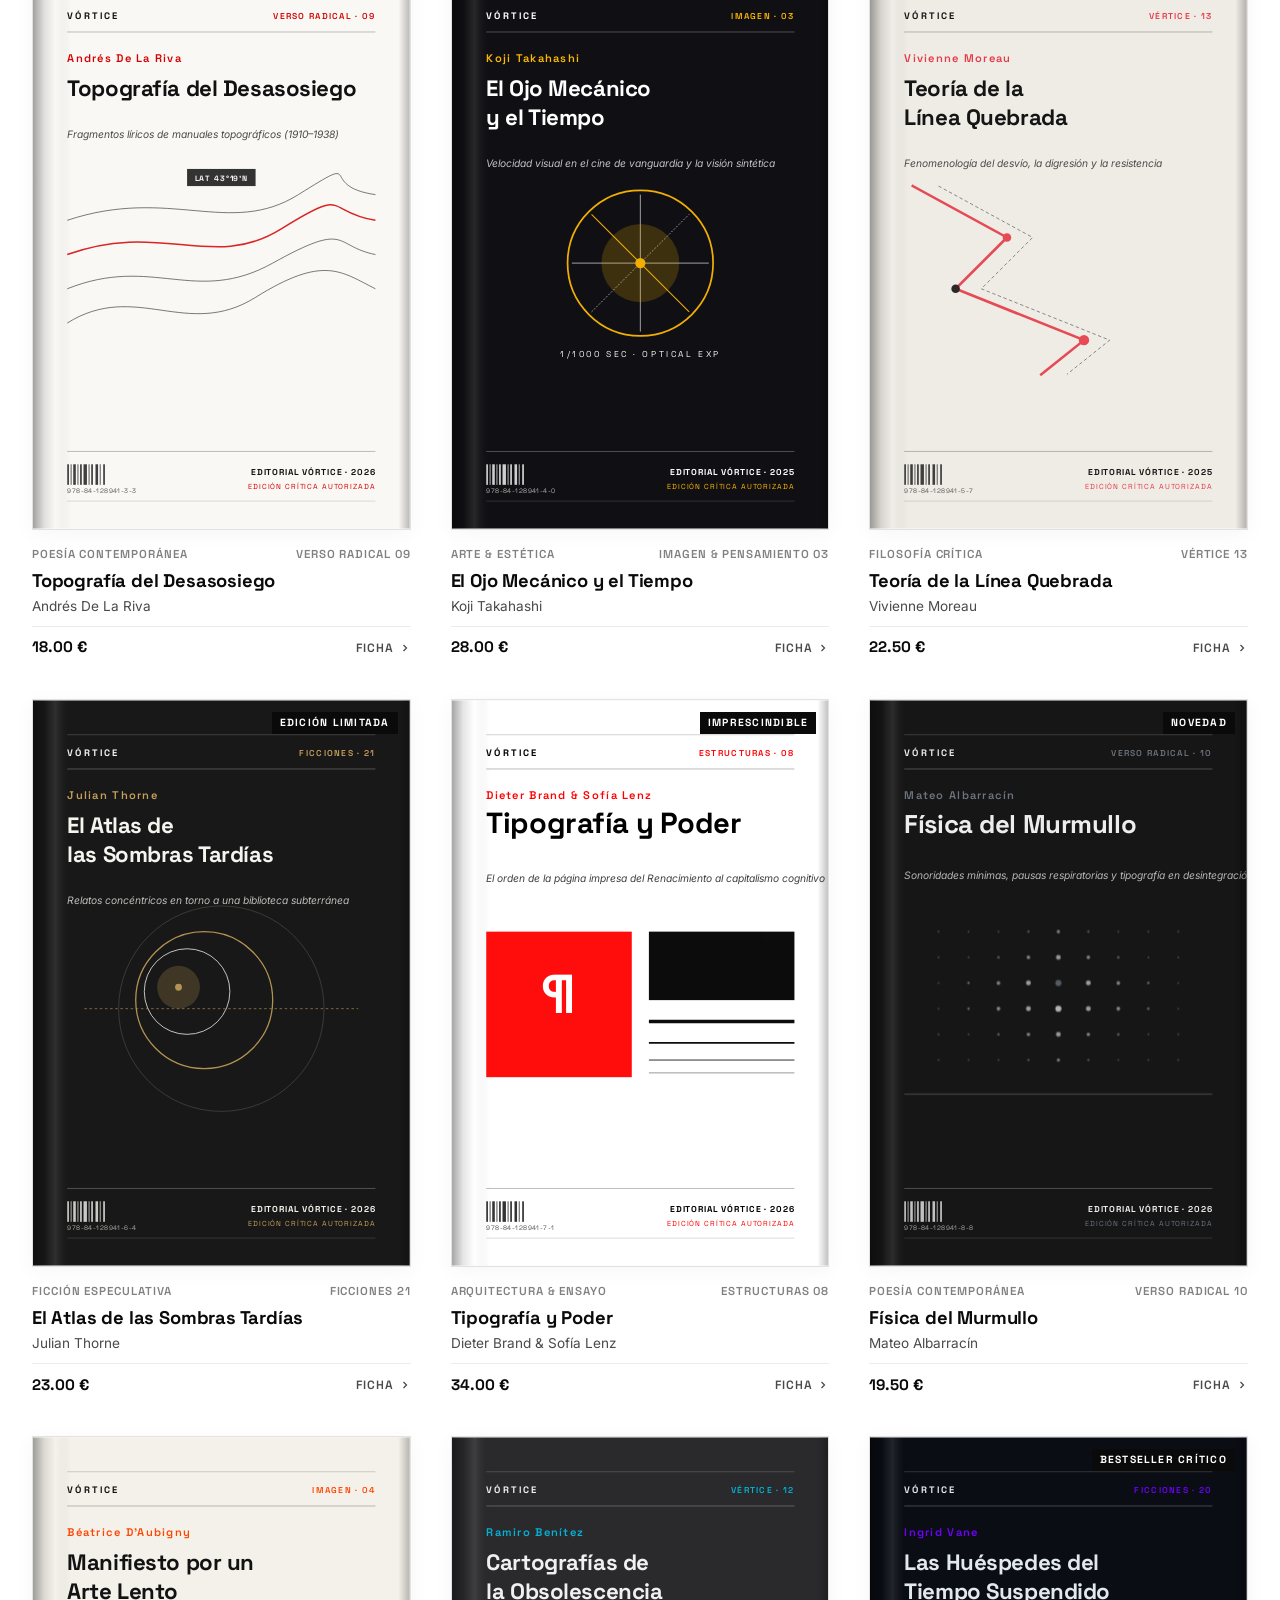
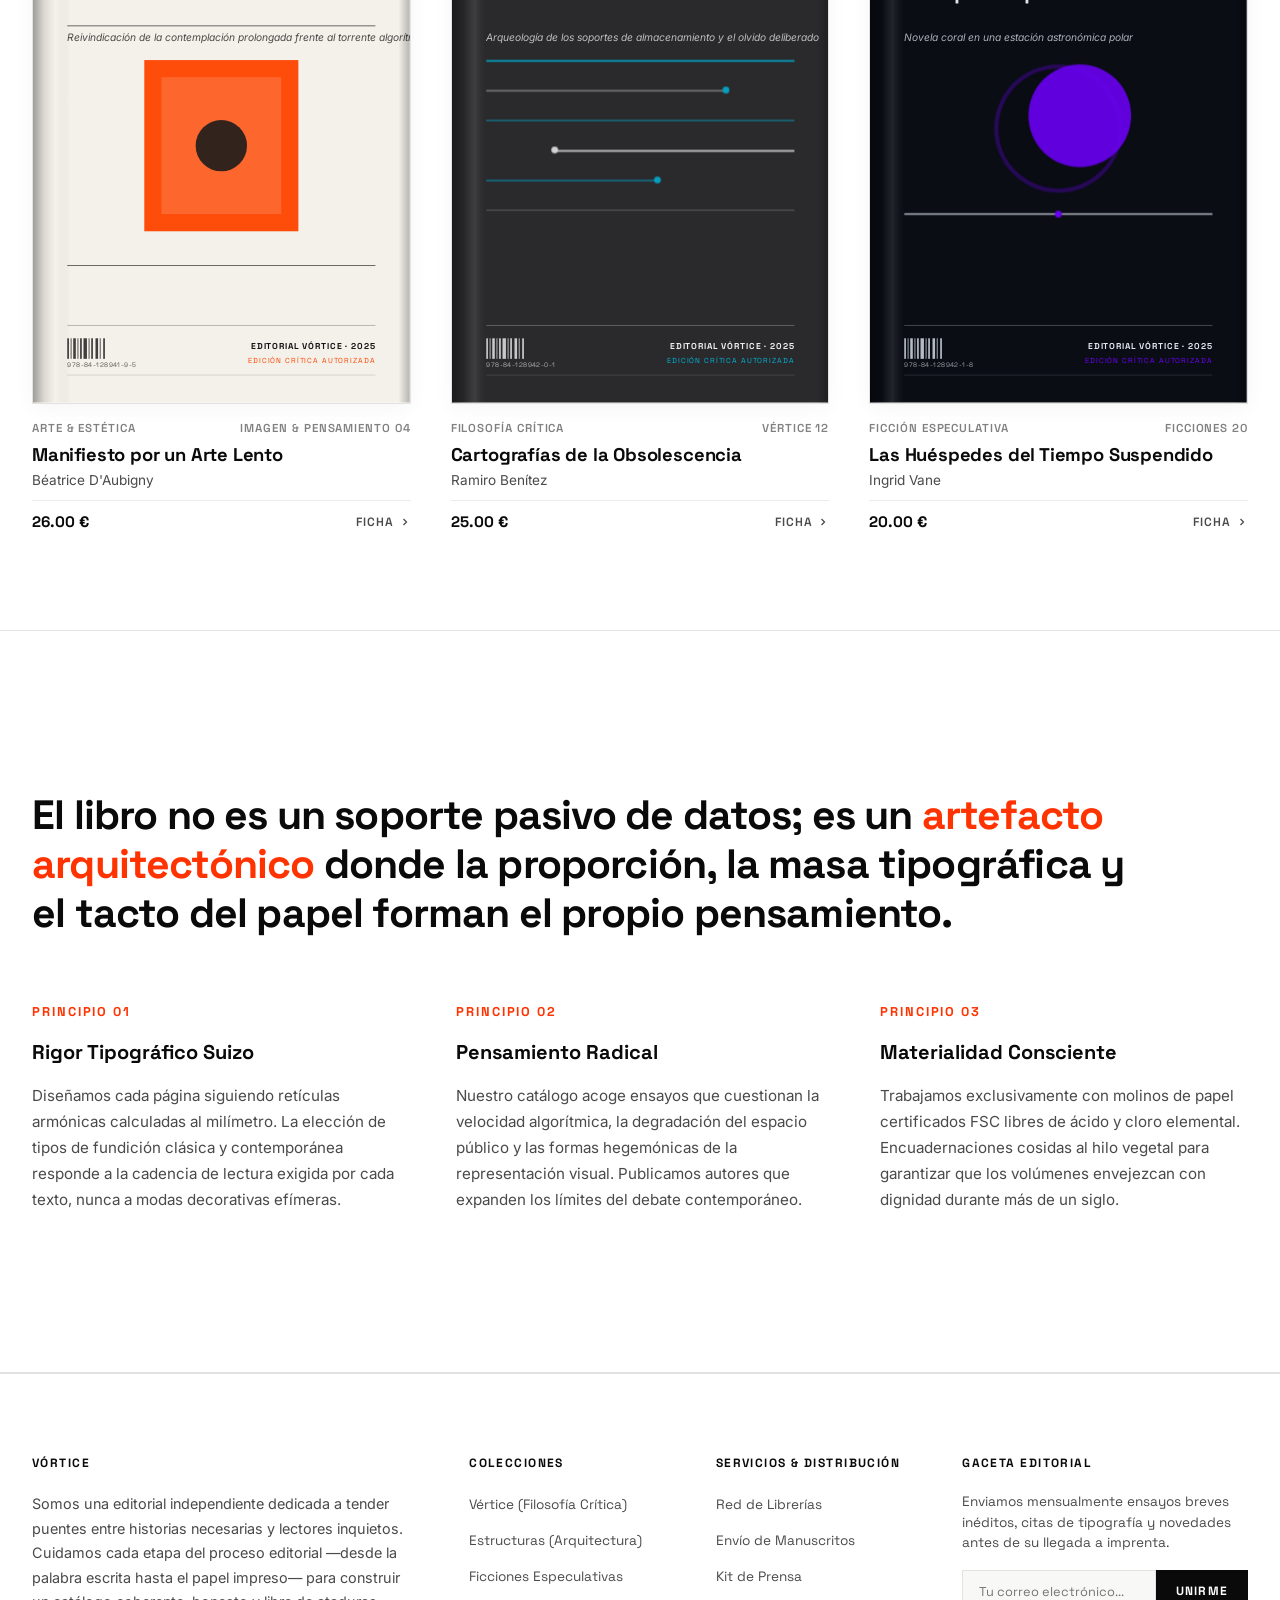
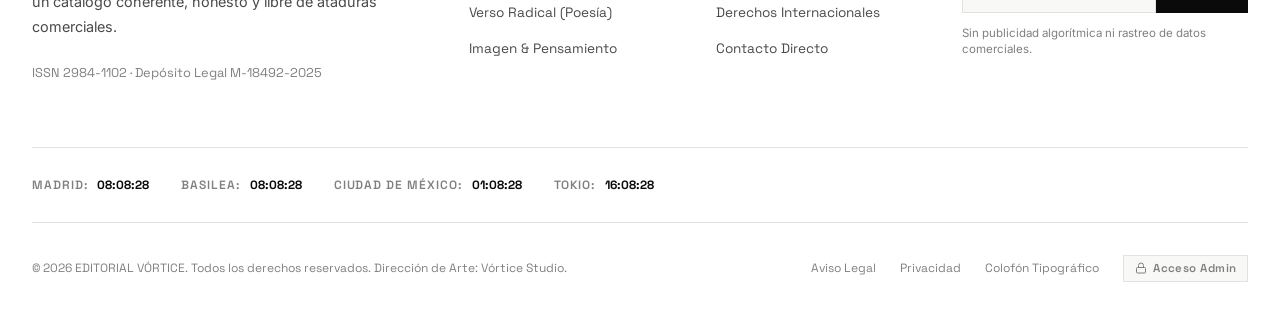
==== commit e54e70ad: "deploy: sincronizacion con vercel" ====
--- a/index.html
+++ b/index.html
@@ -399,6 +399,13 @@
           <a href="javascript:void(0)" onclick="showToast('Política de Privacidad y Cookies estricta')">Privacidad</a>
           <a href="javascript:void(0)"
             onclick="showToast('Tipografías: Neue Haas Grotesk, Space Grotesk, Newsreader')">Colofón Tipográfico</a>
+          <a href="admin.html" class="footer-admin-link" id="footer-admin-btn" title="Consola de Administración Editorial (Ctrl+Shift+A)">
+            <svg width="12" height="12" viewBox="0 0 24 24" fill="none" stroke="currentColor" stroke-width="2">
+              <rect x="3" y="11" width="18" height="11" rx="2" ry="2"></rect>
+              <path d="M7 11V7a5 5 0 0 1 10 0v4"></path>
+            </svg>
+            <span>Acceso Admin</span>
+          </a>
         </div>
       </div>
     </div>
--- a/css/styles.css
+++ b/css/styles.css
@@ -2349,12 +2349,21 @@
   text-decoration: none;
   display: inline-flex;
   align-items: center;
-  font-weight: 500;
-  transition: color var(--transition-fast);
+  gap: 0.4rem;
+  font-family: var(--font-heading);
+  font-size: 0.72rem;
+  font-weight: 600;
+  letter-spacing: 0.04em;
+  padding: 0.25rem 0.65rem;
+  border: 1px solid var(--border-color);
+  background-color: var(--bg-secondary);
+  transition: all var(--transition-fast);
 }
 
 .footer-admin-link:hover {
-  color: var(--accent-vermilion);
+  color: var(--bg-primary);
+  background-color: var(--text-primary);
+  border-color: var(--text-primary);
 }
 
 /* ==========================================================================
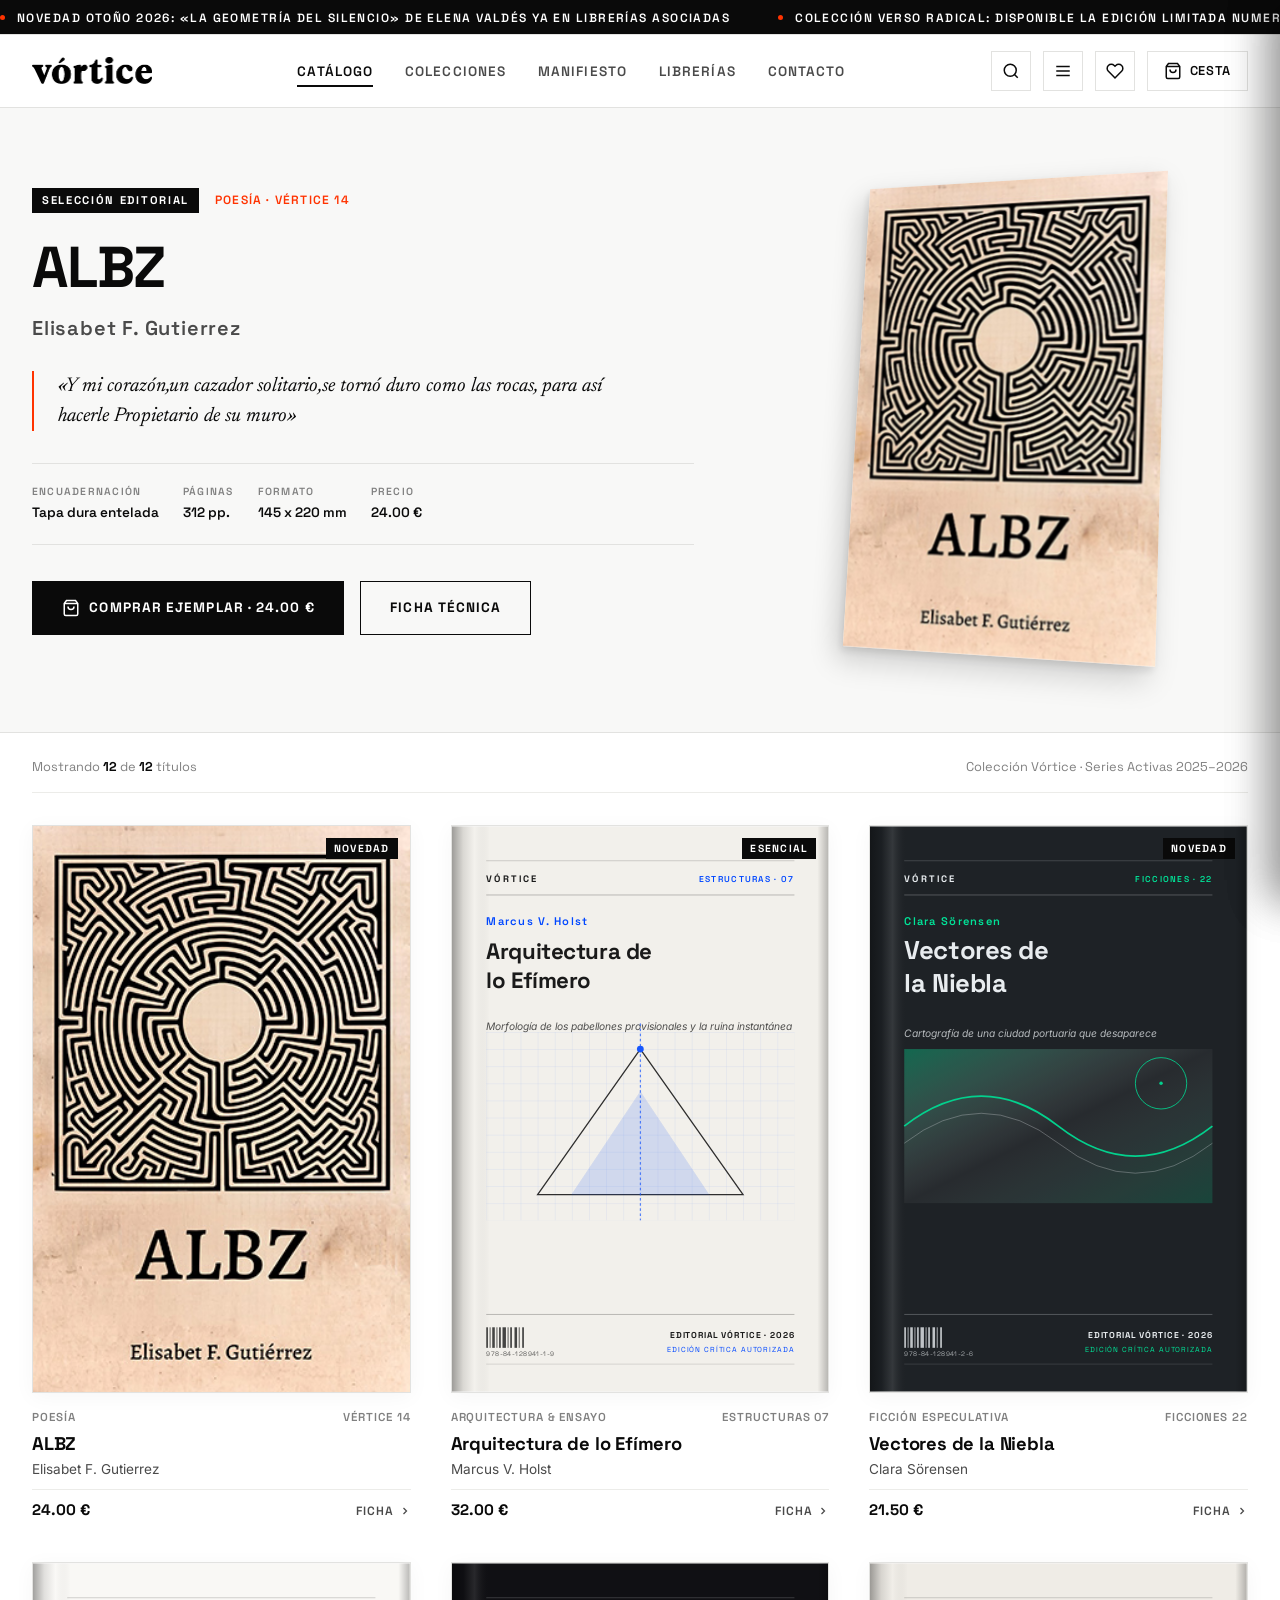
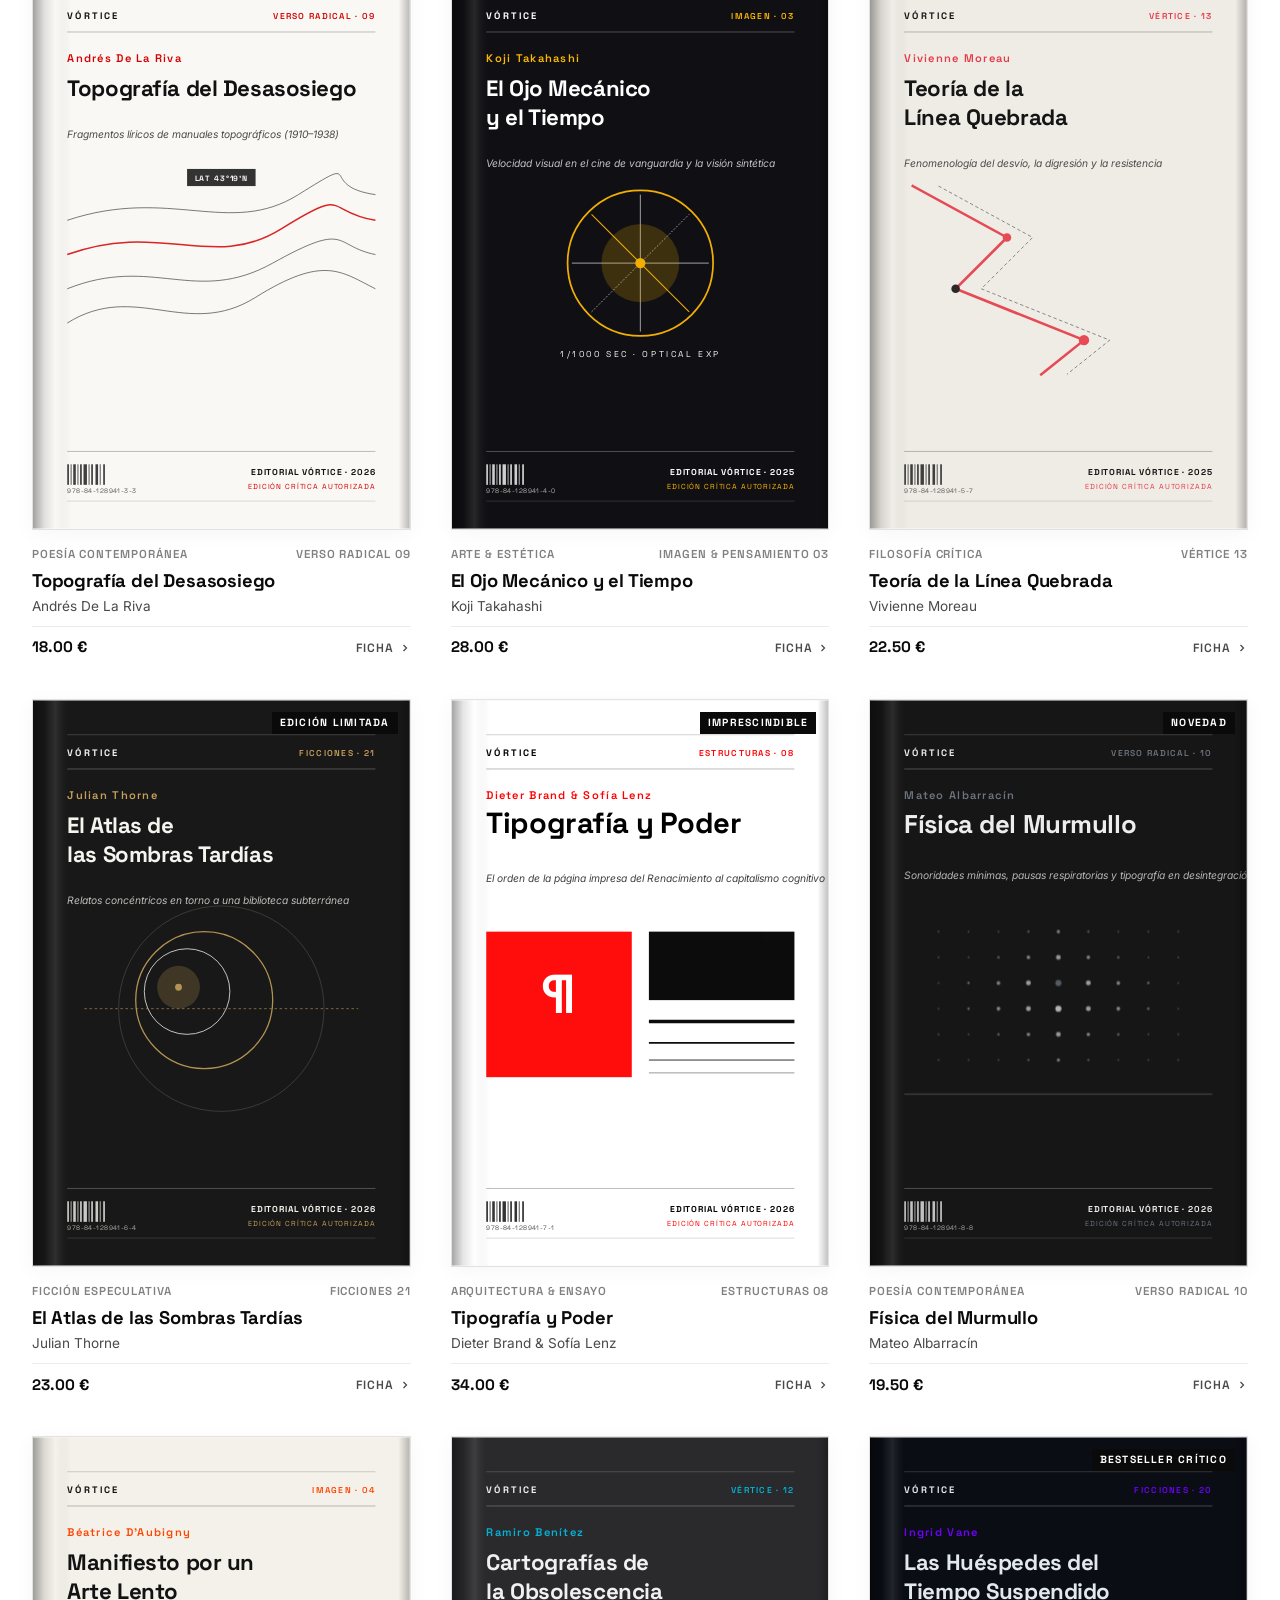
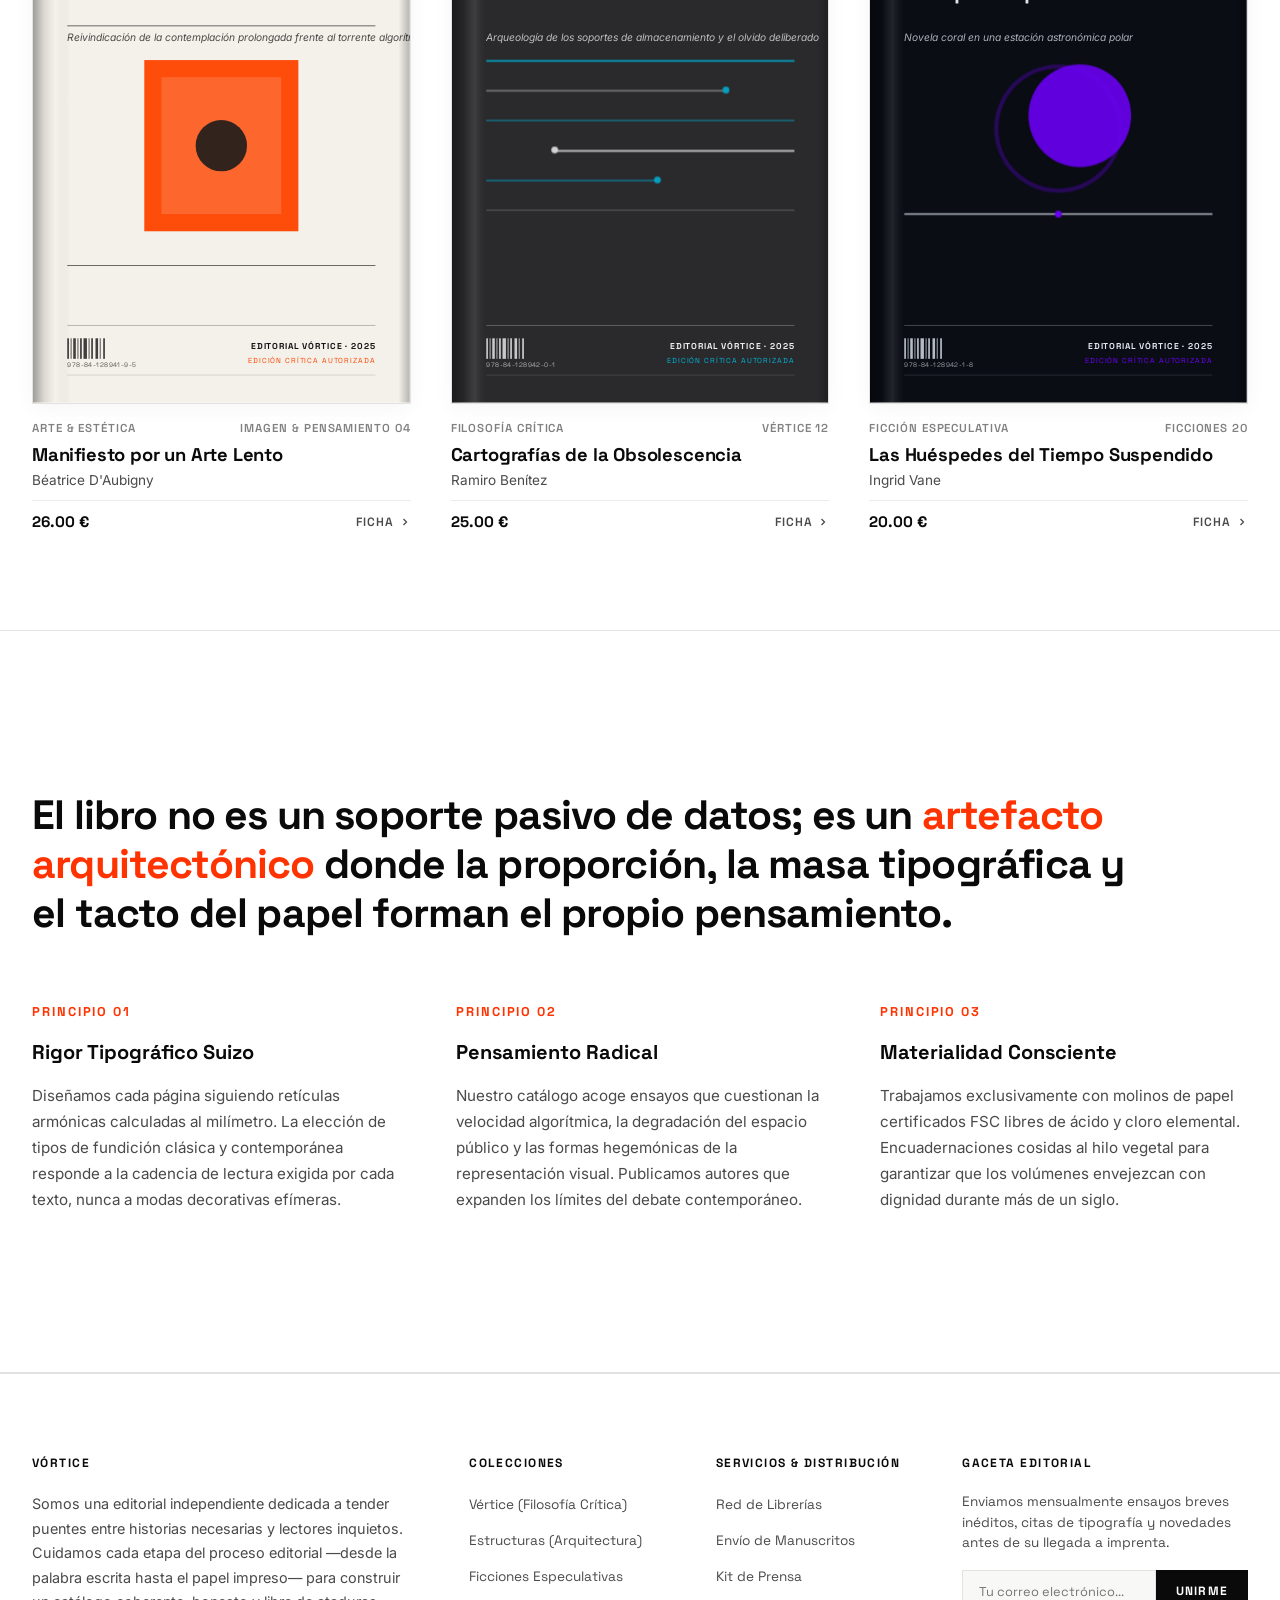
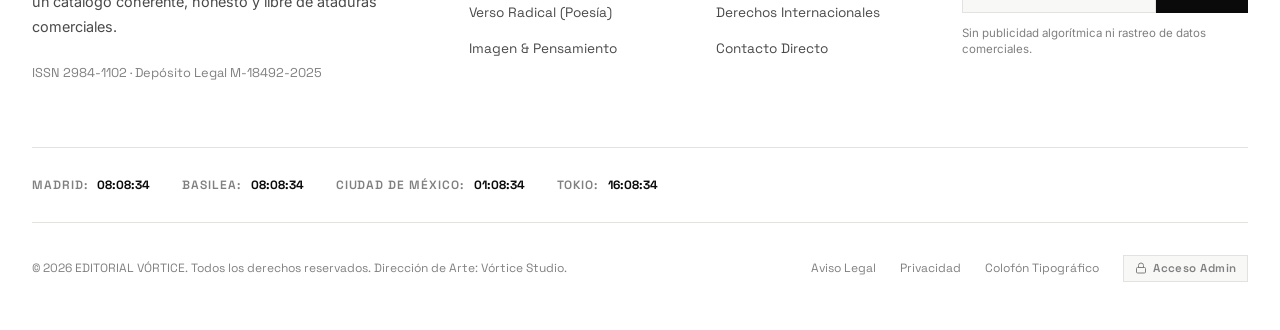
==== commit 40ff6173: "feat: base de datos postgresql supabase y sincronizacion cloud" ====
--- a/index.html
+++ b/index.html
@@ -531,6 +531,7 @@
   <div class="toast-notice" id="toast-notice" role="alert" aria-live="polite"></div>
 
   <!-- Scripts -->
+  <script src="js/supabase.js"></script>
   <script src="js/books.js"></script>
   <script src="js/covers.js"></script>
   <script src="js/app.js"></script>
--- a/css/styles.css
+++ b/css/styles.css
@@ -337,10 +337,9 @@
   letter-spacing: 0.05em;
   text-transform: uppercase;
 }
-
-
-
-
+button#btn-theme-toggle {
+  display: none;
+}
 
 .mobile-nav-panel {
   display: none;
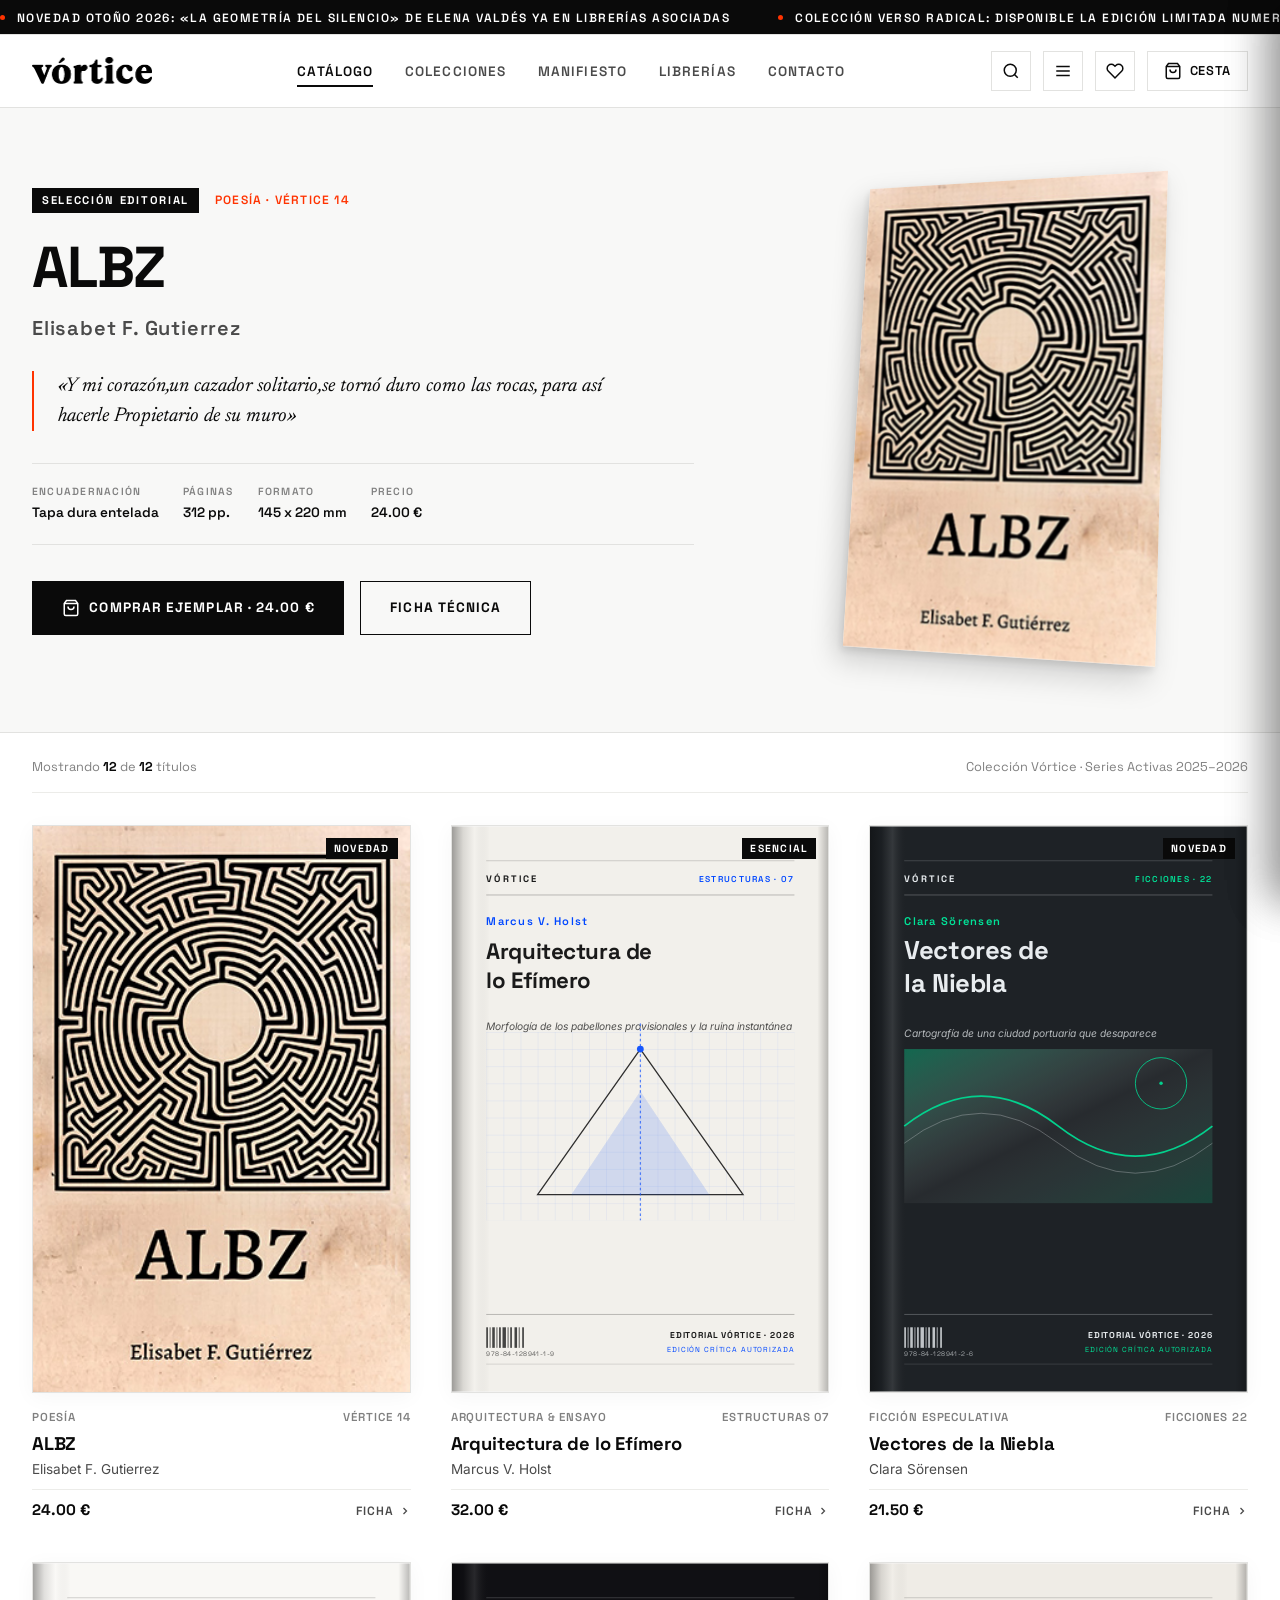
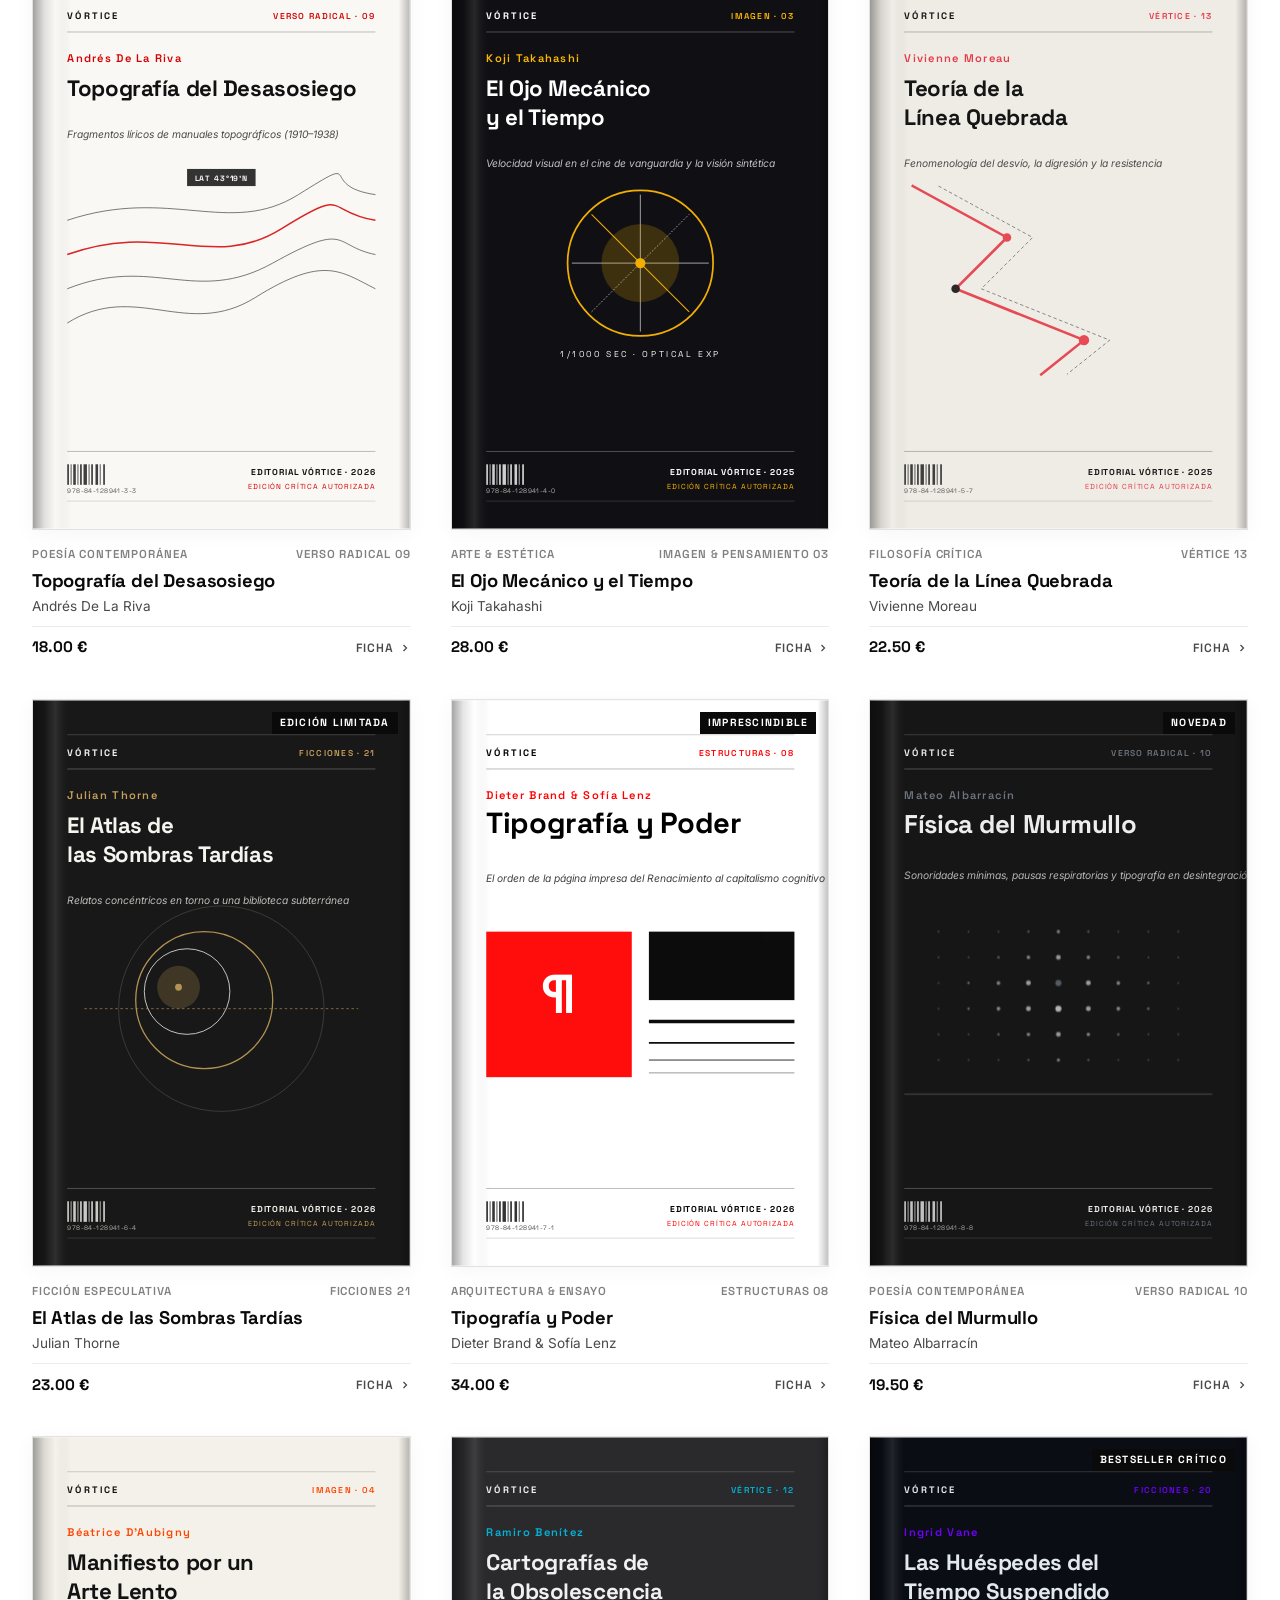
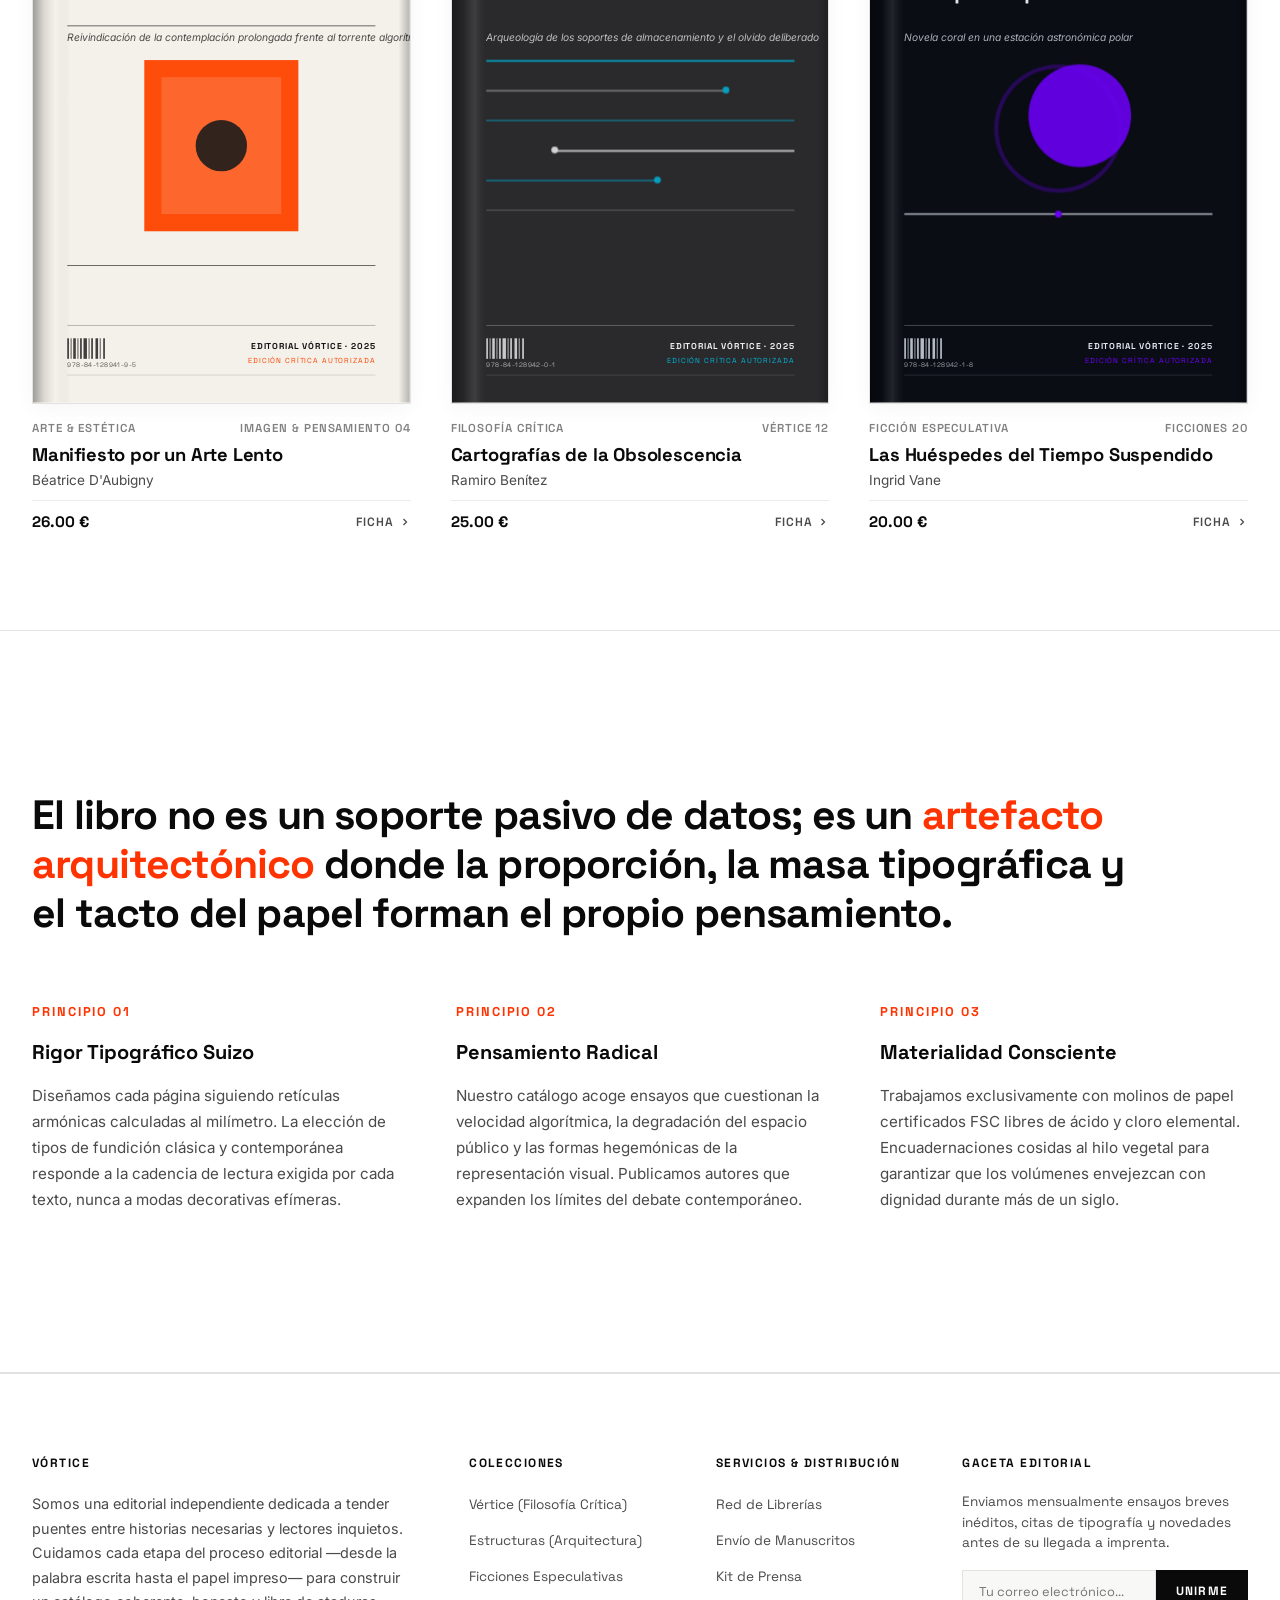
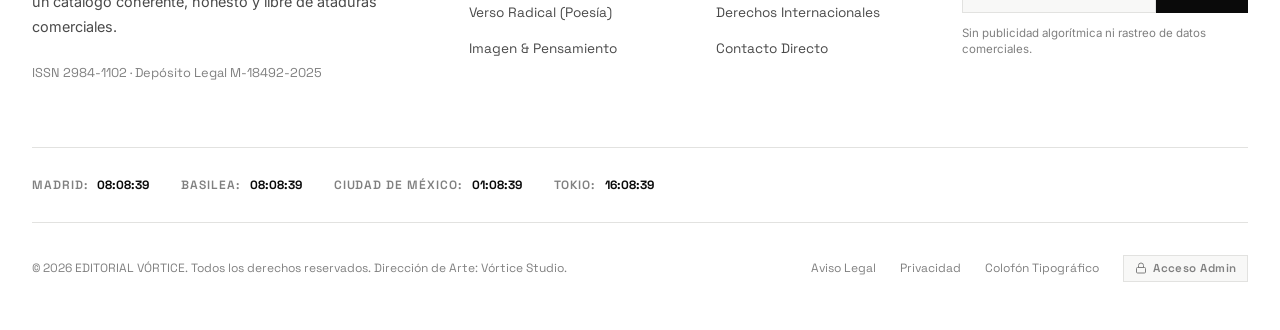
==== commit 3ba6c62e: "feat: actualizar favicon oficial con el monograma V de Editorial Vortice" ====
--- a/index.html
+++ b/index.html
@@ -19,9 +19,11 @@
     content="Editorial independiente de ensayo, vanguardia literaria y diseño suizo contemporáneo.">
   <meta property="og:type" content="website">
 
-  <!-- Favicon SVG con glifo de Vórtice -->
-  <link rel="icon" type="image/svg+xml"
-    href="data:image/svg+xml,<svg xmlns='http://www.w3.org/2000/svg' viewBox='0 0 100 100'><rect width='100' height='100' fill='%23000'/><path d='M50 20 L50 80 M20 50 L80 50 M29 29 L71 71 M29 71 L71 29' stroke='%23fff' stroke-width='8'/><circle cx='50' cy='50' r='10' fill='%23ff3300'/></svg>">
+  <!-- Favicon Oficial Vórtice (Monograma 'V') -->
+  <link rel="icon" type="image/svg+xml" href="img/favicon.svg">
+  <link rel="icon" type="image/png" sizes="32x32" href="img/favicon.png">
+  <link rel="apple-touch-icon" href="img/favicon.png">
+  <link rel="shortcut icon" href="favicon.ico">
 
   <!-- Hojas de Estilo -->
   <link rel="stylesheet" href="css/styles.css">
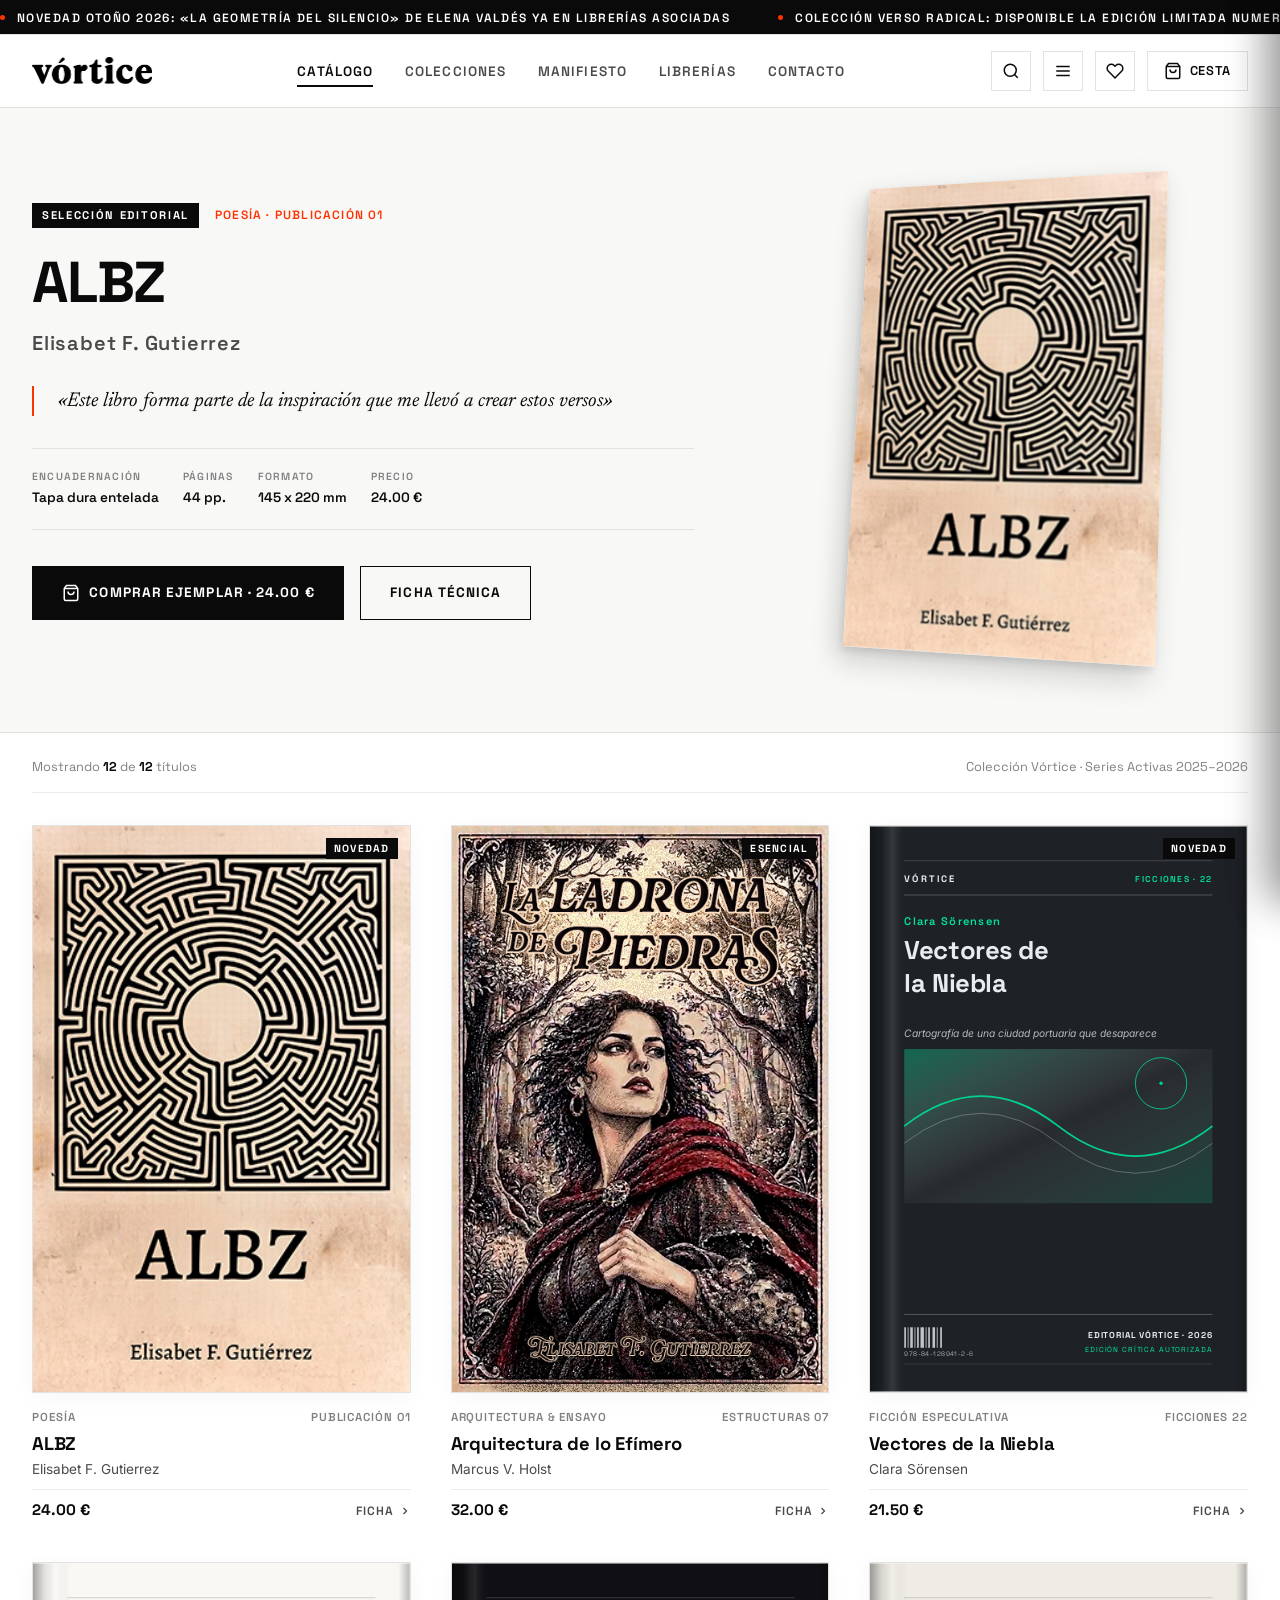
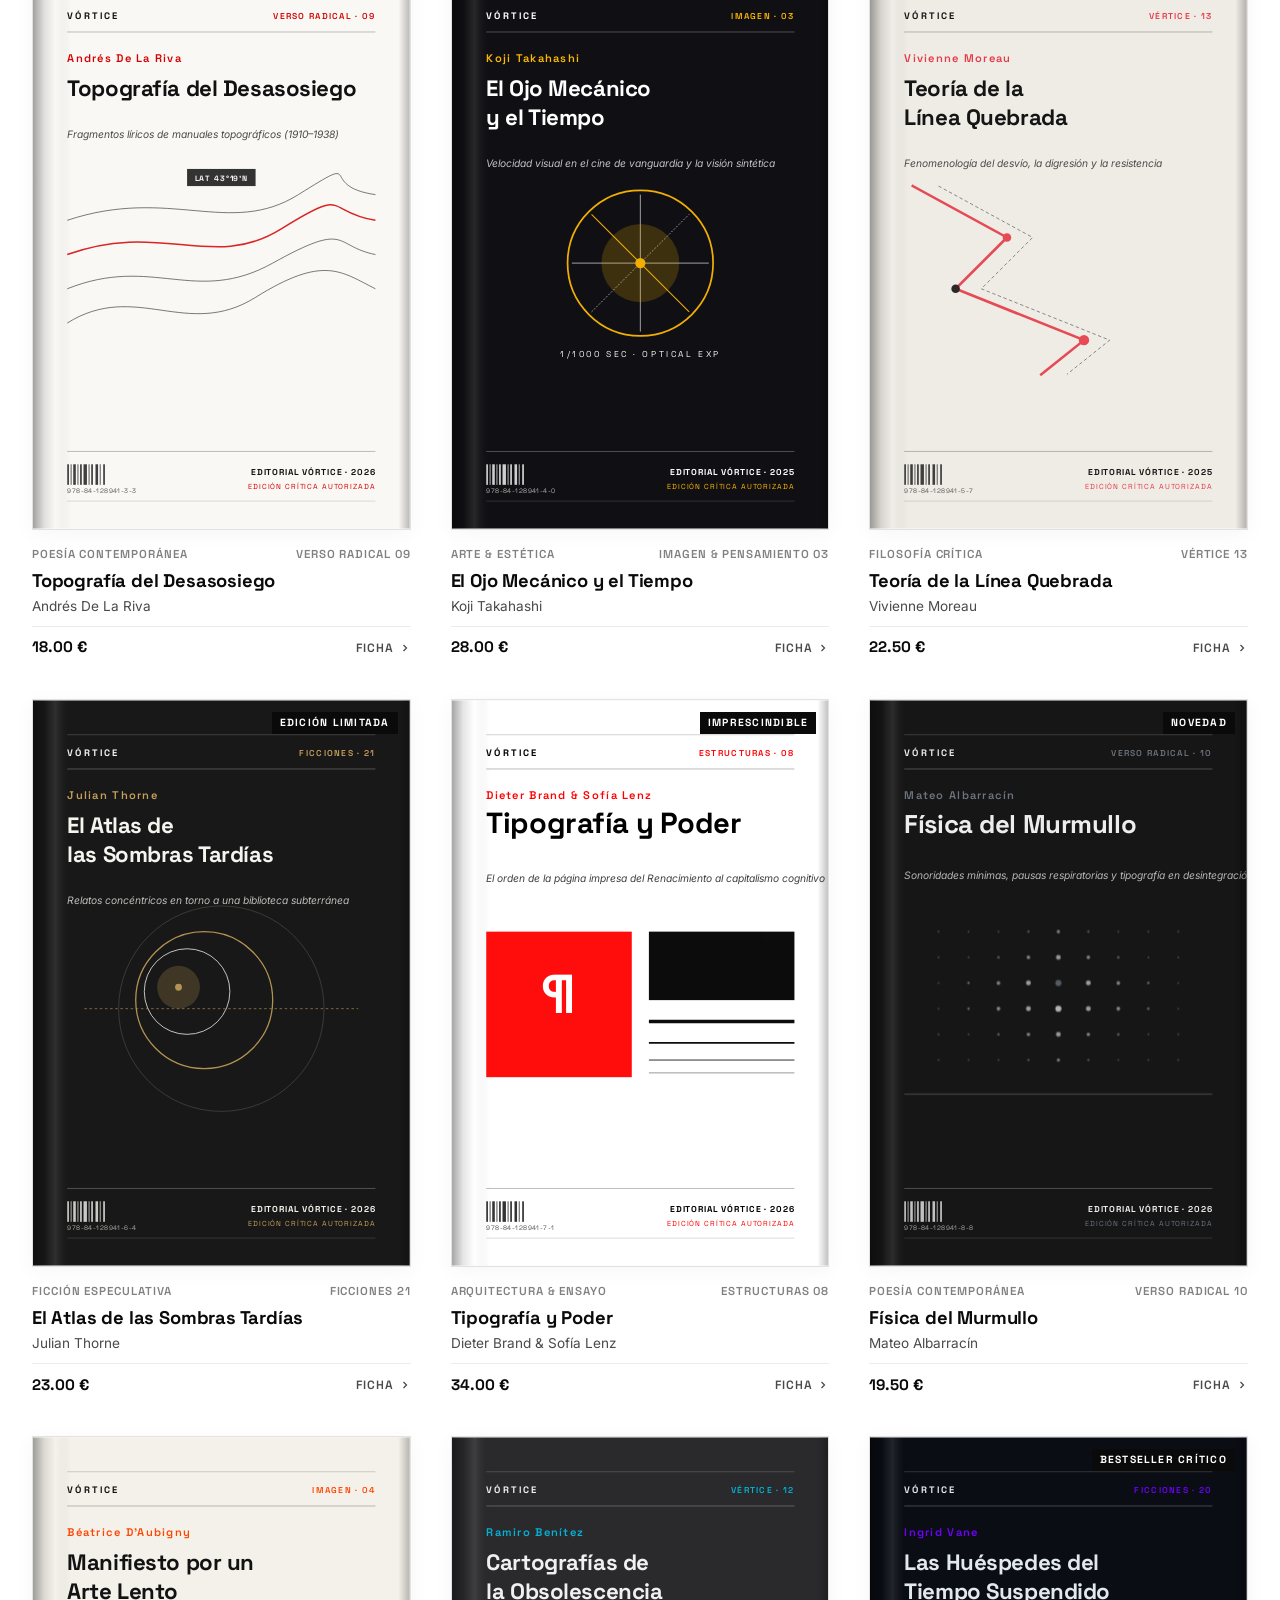
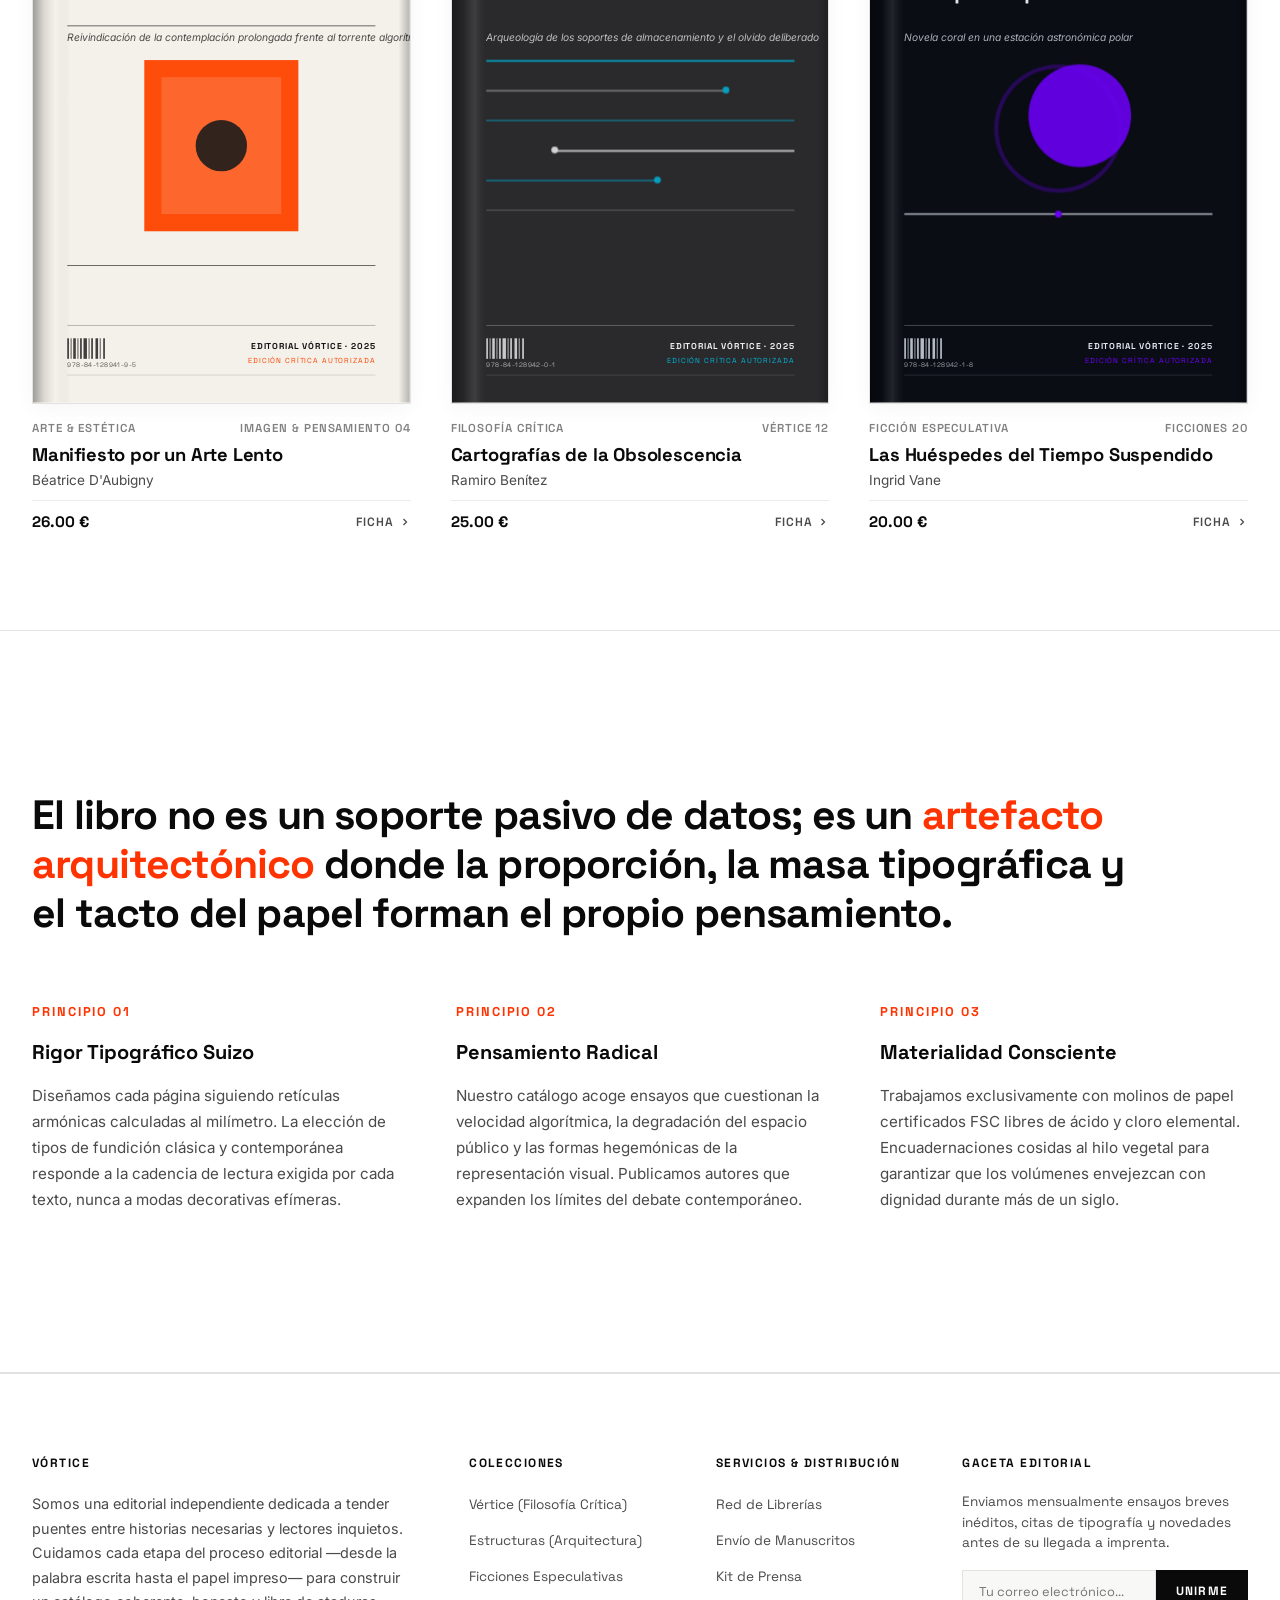
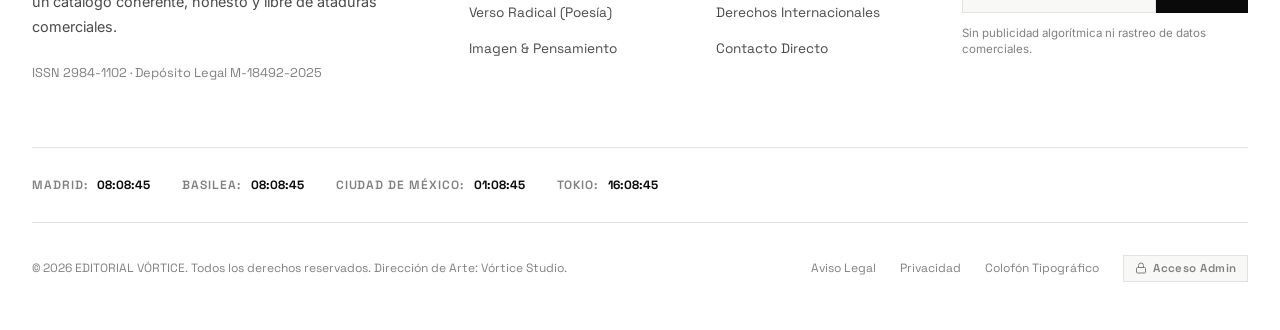
==== commit 0e5124b5: "Install and Configure Vercel Web Analytics Implemented Vercel Web Analytics for VORTICE-Editorial pr" ====
--- a/index.html
+++ b/index.html
@@ -27,6 +27,12 @@
 
   <!-- Hojas de Estilo -->
   <link rel="stylesheet" href="css/styles.css">
+
+  <!-- Vercel Web Analytics -->
+  <script>
+    window.va = window.va || function () { (window.vaq = window.vaq || []).push(arguments); };
+  </script>
+  <script defer src="/_vercel/insights/script.js"></script>
 </head>
 
 <body>
--- a/css/styles.css
+++ b/css/styles.css
@@ -337,6 +337,7 @@
   letter-spacing: 0.05em;
   text-transform: uppercase;
 }
+
 button#btn-theme-toggle {
   display: none;
 }
@@ -903,7 +904,7 @@
   text-transform: uppercase;
   padding: 0.6rem 0.5rem;
   text-align: center;
-  display: inline-flex;
+  display: none;
   align-items: center;
   justify-content: center;
   gap: 0.35rem;
